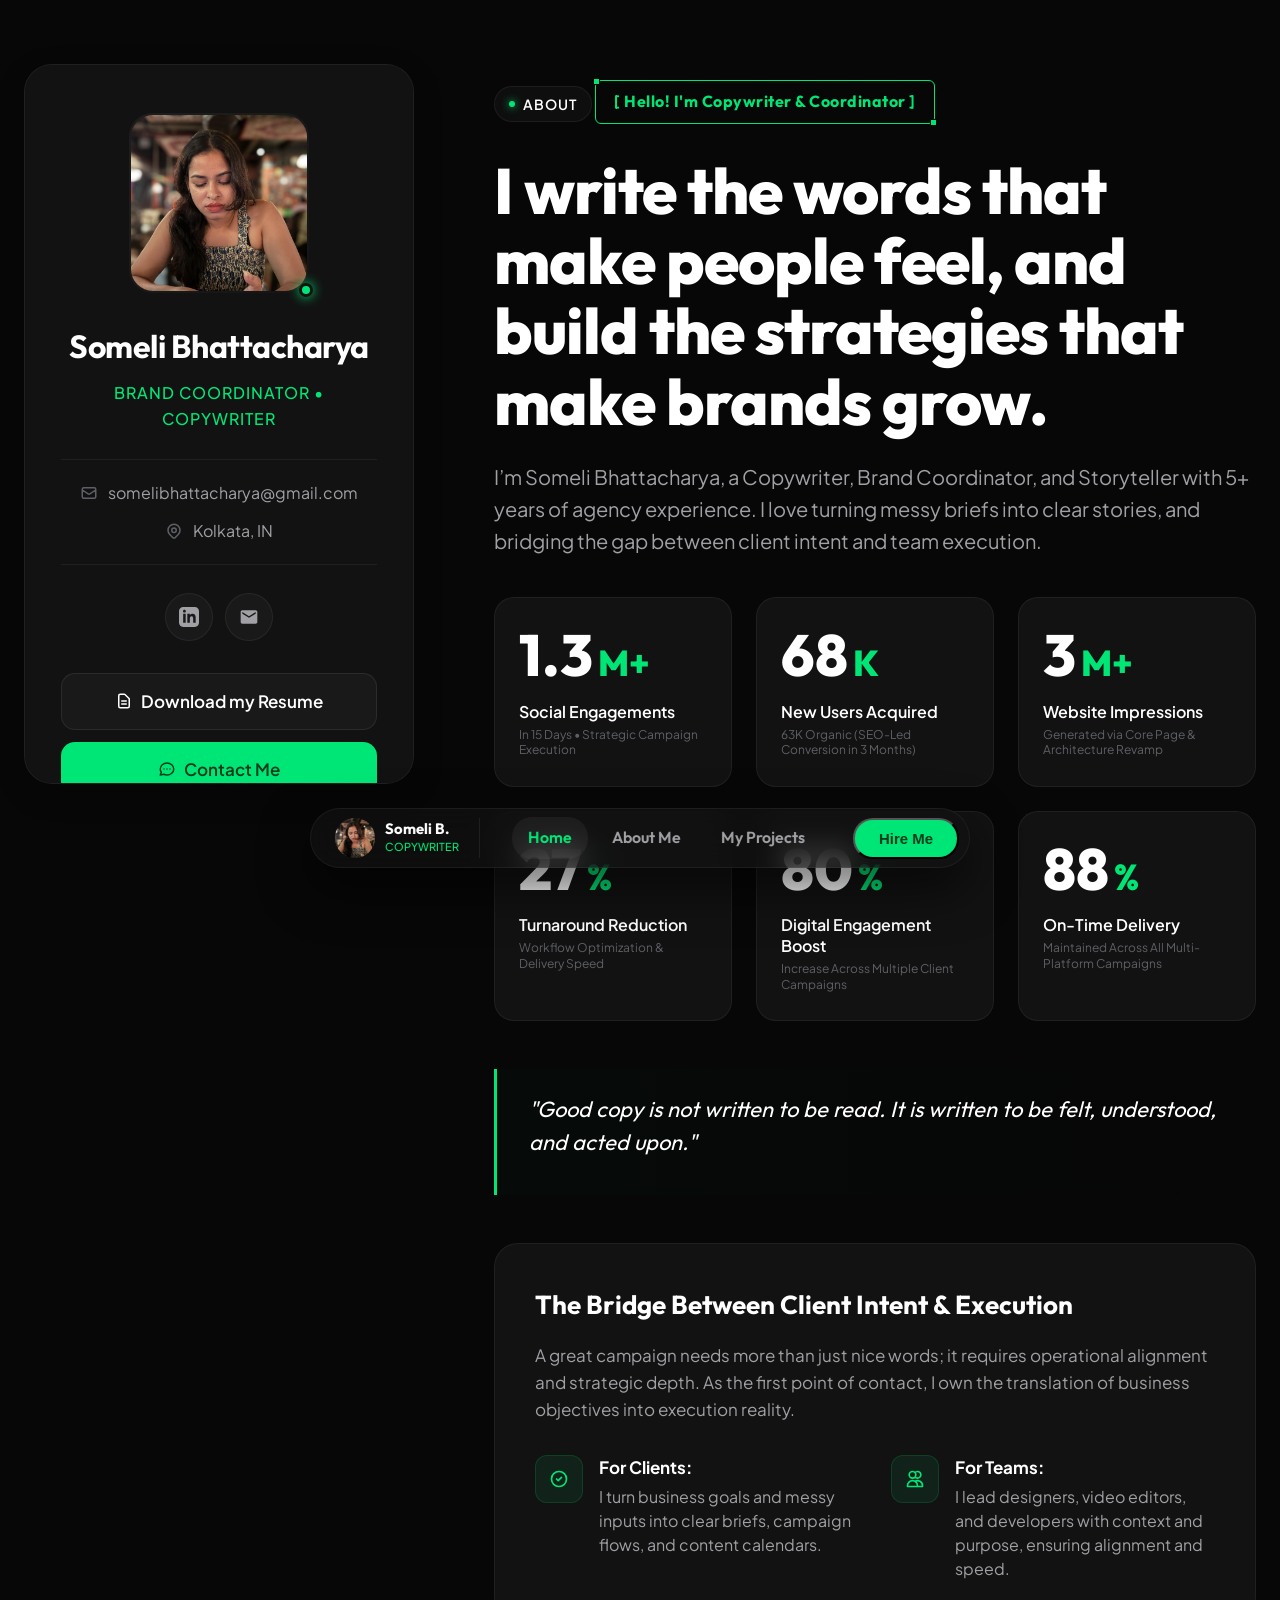
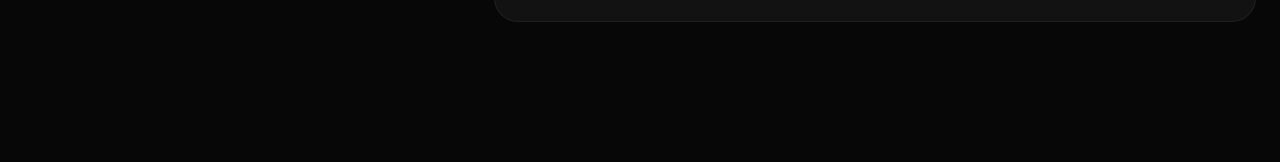
==== index.html @ a6a1bd6f "feat: turn resume button into a direct download link and rename to Download my Resume" ====
<!DOCTYPE html>
<html lang="en">
<head>
    <meta charset="UTF-8">
    <meta name="viewport" content="width=device-width, initial-scale=1.0">
    <title>Someli Bhattacharya | Copywriter & Brand Coordinator</title>
    <meta name="description" content="Portfolio of Someli Bhattacharya, a Copywriter and Brand Strategist with 5+ years of agency experience delivering high-impact content, campaign messaging, and team coordination.">
    <!-- Google Fonts -->
    <link rel="preconnect" href="https://fonts.googleapis.com">
    <link rel="preconnect" href="https://fonts.gstatic.com" crossorigin>
    <link href="https://fonts.googleapis.com/css2?family=Outfit:wght@300;400;500;600;700;800&family=Plus+Jakarta+Sans:wght@300;400;500;600;700;800&display=swap" rel="stylesheet">
    <link rel="stylesheet" href="style.css">
</head>
<body>

    <!-- Main Container -->
    <div class="app-container">

        <!-- Left Column: Profile Card (Sticky on Desktop) -->
        <aside class="profile-sidebar">
            <div class="profile-card">
                <div class="avatar-container">
                    <img src="someli_profile_headshot.jpeg" alt="Someli Bhattacharya" class="profile-avatar">
                    <div class="status-indicator"></div>
                </div>
                
                <h1 class="profile-name">Someli Bhattacharya</h1>
                <p class="profile-title">Brand Coordinator • Copywriter</p>
                
                <div class="profile-info">
                    <div class="info-item">
                        <svg class="info-icon" fill="none" stroke="currentColor" viewBox="0 0 24 24"><path stroke-linecap="round" stroke-linejoin="round" stroke-width="2" d="M3 8l7.89 5.26a2 2 0 002.22 0L21 8M5 19h14a2 2 0 002-2V7a2 2 0 00-2-2H5a2 2 0 00-2 2v10a2 2 0 002 2z"></path></svg>
                        <a href="mailto:somelibhattacharya@gmail.com" class="info-text">somelibhattacharya@gmail.com</a>
                    </div>
                    <div class="info-item">
                        <svg class="info-icon" fill="none" stroke="currentColor" viewBox="0 0 24 24"><path stroke-linecap="round" stroke-linejoin="round" stroke-width="2" d="M17.657 16.657L13.414 20.9a1.998 1.998 0 01-2.827 0l-4.244-4.243a8 8 0 1111.314 0z"></path><path stroke-linecap="round" stroke-linejoin="round" stroke-width="2" d="M15 11a3 3 0 11-6 0 3 3 0 016 0z"></path></svg>
                        <span class="info-text">Kolkata, IN</span>
                    </div>
                </div>

                <div class="social-links">
                    <a href="https://linkedin.com" target="_blank" aria-label="LinkedIn" class="social-icon">
                        <svg fill="currentColor" viewBox="0 0 24 24" width="20" height="20"><path d="M19 0h-14c-2.761 0-5 2.239-5 5v14c0 2.761 2.239 5 5 5h14c2.762 0 5-2.239 5-5v-14c0-2.761-2.238-5-5-5zm-11 19h-3v-11h3v11zm-1.5-12.268c-.966 0-1.75-.779-1.75-1.75s.784-1.75 1.75-1.75 1.75.779 1.75 1.75-.784 1.75-1.75 1.75zm13.5 12.268h-3v-5.604c0-3.368-4-3.113-4 0v5.604h-3v-11h3v1.765c1.396-2.586 7-2.777 7 2.476v6.759z"/></svg>
                    </a>
                    <a href="mailto:somelibhattacharya@gmail.com" aria-label="Email" class="social-icon">
                        <svg fill="currentColor" viewBox="0 0 24 24" width="20" height="20"><path d="M20 4H4c-1.1 0-1.99.9-1.99 2L2 18c0 1.1.9 2 2 2h16c1.1 0 2-.9 2-2V6c0-1.1-.9-2-2-2zm0 4l-8 5-8-5V6l8 5 8-5v2z"/></svg>
                    </a>
                </div>

                <div class="action-buttons">
                    <a href="Resume_Someli_Bhattacharya_2026.pdf" download="Resume_Someli_Bhattacharya_2026.pdf" class="btn btn-secondary w-full" id="btn-view-cv">
                        <svg class="btn-icon" fill="none" stroke="currentColor" viewBox="0 0 24 24"><path stroke-linecap="round" stroke-linejoin="round" stroke-width="2" d="M9 12h6m-6 4h6m2 5H7a2 2 0 01-2-2V5a2 2 0 012-2h5.586a1 1 0 01.707.293l5.414 5.414a1 1 0 01.293.707V19a2 2 0 01-2 2z"></path></svg>
                        Download my Resume
                    </a>
                    <a href="#contact" class="btn btn-primary w-full" id="btn-contact-me">
                        <svg class="btn-icon" fill="none" stroke="currentColor" viewBox="0 0 24 24"><path stroke-linecap="round" stroke-linejoin="round" stroke-width="2" d="M8 12h.01M12 12h.01M16 12h.01M21 12c0 4.418-4.03 8-9 8a9.863 9.863 0 01-4.255-.949L3 20l1.395-3.72C3.512 15.042 3 13.574 3 12c0-4.418 4.03-8 9-8s9 3.582 9 8z"></path></svg>
                        Contact Me
                    </a>
                </div>
            </div>
        </aside>

        <!-- Right Column: Content Area -->
        <main class="content-area">

            <!-- HOME SECTION -->
            <section id="home" class="content-section active">
                <div class="section-badge">
                    <span class="badge-dot"></span> ABOUT
                </div>
                
                <div class="hero-quote-box">
                    <span class="quote-bracket">[</span> Hello! I'm Copywriter & Coordinator <span class="quote-bracket">]</span>
                </div>

                <h2 class="section-title">
                    I write the words that make people feel, and build the strategies that make brands grow.
                </h2>
                
                <p class="section-desc">
                    I’m Someli Bhattacharya, a Copywriter, Brand Coordinator, and Storyteller with 5+ years of agency experience. I love turning messy briefs into clear stories, and bridging the gap between client intent and team execution.
                </p>

                <!-- Stats Dashboard -->
                <div class="stats-dashboard">
                    <div class="stat-card">
                        <h3 class="stat-number" data-target="1.3">0</h3>
                        <span class="stat-suffix">M+</span>
                        <p class="stat-label">Social Engagements <br><span class="muted-detail">In 15 Days • Strategic Campaign Execution</span></p>
                    </div>
                    <div class="stat-card">
                        <h3 class="stat-number" data-target="68">0</h3>
                        <span class="stat-suffix">K</span>
                        <p class="stat-label">New Users Acquired <br><span class="muted-detail">63K Organic (SEO-Led Conversion in 3 Months)</span></p>
                    </div>
                    <div class="stat-card">
                        <h3 class="stat-number" data-target="3">0</h3>
                        <span class="stat-suffix">M+</span>
                        <p class="stat-label">Website Impressions <br><span class="muted-detail">Generated via Core Page & Architecture Revamp</span></p>
                    </div>
                    <div class="stat-card">
                        <h3 class="stat-number" data-target="27">0</h3>
                        <span class="stat-suffix">%</span>
                        <p class="stat-label">Turnaround Reduction <br><span class="muted-detail">Workflow Optimization & Delivery Speed</span></p>
                    </div>
                    <div class="stat-card">
                        <h3 class="stat-number" data-target="80">0</h3>
                        <span class="stat-suffix">%</span>
                        <p class="stat-label">Digital Engagement Boost <br><span class="muted-detail">Increase Across Multiple Client Campaigns</span></p>
                    </div>
                    <div class="stat-card">
                        <h3 class="stat-number" data-target="88">0</h3>
                        <span class="stat-suffix">%</span>
                        <p class="stat-label">On-Time Delivery <br><span class="muted-detail">Maintained Across All Multi-Platform Campaigns</span></p>
                    </div>
                </div>

                <!-- Blockquote -->
                <blockquote class="thematic-blockquote">
                    <p class="quote-text">
                        "Good copy is not written to be read. It is written to be felt, understood, and acted upon."
                    </p>
                </blockquote>

                <!-- The Bridge Value Proposition -->
                <div class="feature-card">
                    <h4 class="feature-title">The Bridge Between Client Intent & Execution</h4>
                    <p class="feature-desc">
                        A great campaign needs more than just nice words; it requires operational alignment and strategic depth. As the first point of contact, I own the translation of business objectives into execution reality.
                    </p>
                    <div class="feature-grid">
                        <div class="feature-item">
                            <div class="feature-icon-wrapper">
                                <svg fill="none" stroke="currentColor" stroke-width="2" viewBox="0 0 24 24"><path stroke-linecap="round" stroke-linejoin="round" d="M9 12l2 2 4-4m6 2a9 9 0 11-18 0 9 9 0 0118 0z"></path></svg>
                            </div>
                            <div class="feature-item-text">
                                <strong>For Clients:</strong> I turn business goals and messy inputs into clear briefs, campaign flows, and content calendars.
                            </div>
                        </div>
                        <div class="feature-item">
                            <div class="feature-icon-wrapper">
                                <svg fill="none" stroke="currentColor" stroke-width="2" viewBox="0 0 24 24"><path stroke-linecap="round" stroke-linejoin="round" d="M12 4.354a4 4 0 110 5.292M15 21H3v-1a6 6 0 0112 0v1zm0 0h6v-1a6 6 0 00-9-5.197M13 7a4 4 0 11-8 0 4 4 0 018 0z"></path></svg>
                            </div>
                            <div class="feature-item-text">
                                <strong>For Teams:</strong> I lead designers, video editors, and developers with context and purpose, ensuring alignment and speed.
                            </div>
                        </div>
                    </div>
                </div>
            </section>


            <!-- ABOUT / RESUME SECTION -->
            <section id="about" class="content-section">
                <div class="section-badge">
                    <span class="badge-dot"></span> RESUME
                </div>
                
                <h2 class="section-title">Education & Experience</h2>

                <blockquote class="thematic-blockquote">
                    <p class="quote-text">
                        "Storytelling is the shortest distance between a stranger and a believer."
                    </p>
                    <cite class="quote-author">— Someli Bhattacharya</cite>
                </blockquote>

                <div class="experience-education-container">
                    
                    <!-- Timeline Section -->
                    <div class="timeline-wrapper">
                        <h3 class="timeline-heading">Professional Journey</h3>
                        
                        <div class="timeline">
                            <!-- Job 1 -->
                            <div class="timeline-item">
                                <div class="timeline-dot"></div>
                                <div class="timeline-date">Mar 2026 - Present</div>
                                <h4 class="timeline-role">Senior Copywriter</h4>
                                <span class="timeline-company">APPSeCONNECT</span>
                                <ul class="timeline-details">
                                    <li>Owned website messaging and conversion copy for a new AI-powered SaaS product, developing 25+ landing, feature, and solution pages.</li>
                                    <li>Optimized website content for SEO, helping acquire 68K new users (63K organic) across key global markets within three months.</li>
                                    <li>Partnered with product, design, and engineering teams to align UX, visual storytelling, and conversion messaging.</li>
                                </ul>
                            </div>
                            
                            <!-- Job 2 -->
                            <div class="timeline-item">
                                <div class="timeline-dot"></div>
                                <div class="timeline-date">Jan 2023 - Sep 2025</div>
                                <h4 class="timeline-role">Brand Coordinator & Copywriter</h4>
                                <span class="timeline-company">BCC Martech</span>
                                <ul class="timeline-details">
                                    <li>Managed 15+ client accounts, gathering requirements, aligning stakeholders, and translating inputs into clear, actionable deliverables.</li>
                                    <li>Led 25+ multi-platform campaigns, ensuring absolute consistency between messaging, visuals, and business goals.</li>
                                    <li>Improved delivery efficiency by streamlining internal workflows, contributing to a 27% reduction in project turnaround time.</li>
                                </ul>
                            </div>
                            
                            <!-- Job 3 -->
                            <div class="timeline-item">
                                <div class="timeline-dot"></div>
                                <div class="timeline-date">May 2022 - Nov 2022</div>
                                <h4 class="timeline-role">Brand Coordinator & Copywriter</h4>
                                <span class="timeline-company">Speaking Mirror</span>
                                <ul class="timeline-details">
                                    <li>Built client-aligned content strategies, writing scripts, reels, and social stories with strong narrative precision.</li>
                                    <li>Managed 10+ client accounts, overseeing content calendars, approvals, and 100% on-time delivery.</li>
                                    <li>Coordinated photo shoots, influencer campaigns, and post-production with editors and creators.</li>
                                </ul>
                            </div>

                            <!-- Job 4 -->
                            <div class="timeline-item">
                                <div class="timeline-dot"></div>
                                <div class="timeline-date">Sep 2020 - Dec 2020</div>
                                <h4 class="timeline-role">Copywriter</h4>
                                <span class="timeline-company">Elucidation Today</span>
                                <ul class="timeline-details">
                                    <li>Led a 5-member writing team, reviewing content for editorial accuracy, structure, and brand consistency.</li>
                                </ul>
                            </div>

                            <!-- Job 5 -->
                            <div class="timeline-item">
                                <div class="timeline-dot"></div>
                                <div class="timeline-date">Feb 2019 - Mar 2020</div>
                                <h4 class="timeline-role">Academic Content Writer</h4>
                                <span class="timeline-company">Nerdy Turtlez</span>
                                <ul class="timeline-details">
                                    <li>Delivered 200+ researched content pieces, adhering to defined quality standards and timelines.</li>
                                </ul>
                            </div>
                        </div>
                    </div>

                    <!-- Education Section -->
                    <div class="education-wrapper">
                        <h3 class="timeline-heading">Education</h3>
                        <div class="education-grid">
                            <div class="edu-card">
                                <span class="edu-icon">
                                    <svg fill="none" stroke="currentColor" stroke-width="2" viewBox="0 0 24 24"><path stroke-linecap="round" stroke-linejoin="round" d="M12 14l9-5-9-5-9 5 9 5z"></path><path stroke-linecap="round" stroke-linejoin="round" d="M12 14l6.16-3.422a12.083 12.083 0 01.665 6.479A11.952 11.952 0 0012 20.055a11.952 11.952 0 00-6.824-2.998 12.078 12.078 0 01.665-6.479L12 14z"></path></svg>
                                </span>
                                <h4 class="edu-degree">Master of Arts</h4>
                                <p class="edu-subject">English Literature</p>
                                <span class="edu-college">St. Xavier's College - Kolkata</span>
                            </div>
                            <div class="edu-card">
                                <span class="edu-icon">
                                    <svg fill="none" stroke="currentColor" stroke-width="2" viewBox="0 0 24 24"><path stroke-linecap="round" stroke-linejoin="round" d="M12 14l9-5-9-5-9 5 9 5z"></path><path stroke-linecap="round" stroke-linejoin="round" d="M12 14l6.16-3.422a12.083 12.083 0 01.665 6.479A11.952 11.952 0 0012 20.055a11.952 11.952 0 00-6.824-2.998 12.078 12.078 0 01.665-6.479L12 14z"></path></svg>
                                </span>
                                <h4 class="edu-degree">Bachelor of Arts</h4>
                                <p class="edu-subject">English Literature</p>
                                <span class="edu-college">St. Xavier's College - Ranchi</span>
                            </div>
                        </div>
                    </div>

                    <!-- Skills Section -->
                    <div class="skills-wrapper">
                        <h3 class="timeline-heading">Core Skills</h3>
                        <div class="skills-grid">
                            <span class="skill-badge">Copywriting</span>
                            <span class="skill-badge">Content Strategy</span>
                            <span class="skill-badge">Copy Editing</span>
                            <span class="skill-badge">Brand Strategy</span>
                            <span class="skill-badge">Campaign Messaging</span>
                            <span class="skill-badge">Funnel-Aware Planning</span>
                            <span class="skill-badge">Cross-Functional Collaboration</span>
                            <span class="skill-badge">Stakeholder Management</span>
                            <span class="skill-badge">Workflow Optimization</span>
                            <span class="skill-badge">Account Growth & Retention</span>
                            <span class="skill-badge">SEO Optimization</span>
                            <span class="skill-badge">Creative Writing</span>
                        </div>
                    </div>
                </div>
            </section>


            <!-- PROJECTS SECTION -->
            <section id="projects" class="content-section">
                <div class="section-badge">
                    <span class="badge-dot"></span> PORTFOLIO
                </div>
                
                <h2 class="section-title">Campaigns That Stood Out</h2>

                <blockquote class="thematic-blockquote">
                    <p class="quote-text">
                        "People will forget what you said, people will forget what you did, but people will never forget how you made them feel."
                    </p>
                    <cite class="quote-author">— Maya Angelou</cite>
                </blockquote>

                <!-- Project Category Filters -->
                <div class="project-filters">
                    <button class="filter-btn active" data-filter="all">All Campaigns</button>
                    <button class="filter-btn" data-filter="featured">Featured Case Studies</button>
                    <button class="filter-btn" data-filter="healthcare">Healthcare & Medical</button>
                    <button class="filter-btn" data-filter="industrial">Industrial & B2B</button>
                    <button class="filter-btn" data-filter="food">Creative Food Copy</button>
                    <button class="filter-btn" data-filter="memes">Meme Marketing</button>
                </div>

                <div class="projects-container">
                    
                    <!-- Case Study 1 -->
                    <div class="project-card" data-category="featured healthcare">
                        <div class="project-header">
                            <div>
                                <span class="project-client">Onus Robotic Hospitals</span>
                                <h3 class="project-title">Reframing Clinical Anxiety as a Fitness Challenge</h3>
                            </div>
                            <span class="project-badge green-glowing">350+ Participants</span>
                        </div>
                        <p class="project-summary">
                            Reframed a standard heart-testing screening from an anxiety-inducing check-up into an active, wellness-driven treadmill challenge.
                        </p>
                        
                        <button class="btn-inside-brain">
                            <span>Inside My Brain</span>
                            <svg class="arrow-down-icon" fill="none" stroke="currentColor" stroke-width="2" viewBox="0 0 24 24"><path stroke-linecap="round" stroke-linejoin="round" d="M19 9l-7 7-7-7"></path></svg>
                        </button>
                        
                        <div class="inside-brain-content">
                            <div class="brain-inner">
                                <div class="brain-block">
                                    <h5>The Challenge</h5>
                                    <p>Heart screenings suffer from low voluntary attendance because hospital environments, doctors, and tests trigger clinical anxiety.</p>
                                </div>
                                <div class="brain-block">
                                    <h5>Inside My Brain (The Strategy)</h5>
                                    <p>I completely removed standard hospital triggers. No pictures of wards, needles, or doctors. We reframed it around active fitness, using treadmill visual motifs and challenge-led copy to make it feel routine, approachable, and proactive.</p>
                                </div>
                                <div class="brain-block">
                                    <h5>The Copy Tactics</h5>
                                    <p>Headline: "Test Your Limits, Not Your Heart." I emphasized free registration, clear event timelines, and simple next steps to lower psychological and administrative entry barriers.</p>
                                </div>
                                <div class="brain-metrics">
                                    <div class="metric-mini"><strong>350+</strong> <span>Participants (5 days)</span></div>
                                    <div class="metric-mini"><strong>13%</strong> <span>First-Time Interactions</span></div>
                                    <div class="metric-mini"><strong>18%</strong> <span>Follow-Up Consults</span></div>
                                </div>
                            </div>
                        </div>
                    </div>

                    <!-- Case Study 2 -->
                    <div class="project-card" data-category="featured healthcare">
                        <div class="project-header">
                            <div>
                                <span class="project-client">Dada Laser Eye Institute</span>
                                <h3 class="project-title">Shifting Cataract Surgery Anxiety to Civic Pride</h3>
                            </div>
                            <span class="project-badge green-glowing">2.2M+ Reach</span>
                        </div>
                        <p class="project-summary">
                            Turned private medical fear into a city-wide movement: "Cataract-Free Pune", aligning it with public-health credibility.
                        </p>
                        
                        <button class="btn-inside-brain">
                            <span>Inside My Brain</span>
                            <svg class="arrow-down-icon" fill="none" stroke="currentColor" stroke-width="2" viewBox="0 0 24 24"><path stroke-linecap="round" stroke-linejoin="round" d="M19 9l-7 7-7-7"></path></svg>
                        </button>
                        
                        <div class="inside-brain-content">
                            <div class="brain-inner">
                                <div class="brain-block">
                                    <h5>The Challenge</h5>
                                    <p>Cataract screenings are avoided because elderly patients fear pain, visual impairment, and surgeries, causing them to postpone testing.</p>
                                </div>
                                <div class="brain-block">
                                    <h5>Inside My Brain (The Strategy)</h5>
                                    <p>I reframed it as a collective, proud civic campaign: "Cataract-Free Pune". By building it as a city-wide health movement (using group walkathon themes), we made it a badge of honor and a public concern rather than a personal medical failure.</p>
                                </div>
                                <div class="brain-block">
                                    <h5>The Copy Tactics</h5>
                                    <p>Multi-channel messaging ("Pune walks together, Pune sees together") backed by Meta ads, local PR, and radio scripts emphasizing early eye checkups and painless testing.</p>
                                </div>
                                <div class="brain-metrics">
                                    <div class="metric-mini"><strong>2.2M+</strong> <span>Local Reach</span></div>
                                    <div class="metric-mini"><strong>200+</strong> <span>Free Test Sign-ups</span></div>
                                    <div class="metric-mini"><strong>18%</strong> <span>First-Time Hospital Contacts</span></div>
                                </div>
                            </div>
                        </div>
                    </div>

                    <!-- Case Study 3 -->
                    <div class="project-card" data-category="featured healthcare">
                        <div class="project-header">
                            <div>
                                <span class="project-client">Dada Laser Eye Institute</span>
                                <h3 class="project-title">Reframing Lasik Surgeries as a 5-Second Upgrade</h3>
                            </div>
                            <span class="project-badge green-glowing">38% Inquiry Boost</span>
                        </div>
                        <p class="project-summary">
                            Overcoming deep-seated vision-correction hesitation by focusing on speed, cashless pricing options, and complete certainty.
                        </p>
                        
                        <button class="btn-inside-brain">
                            <span>Inside My Brain</span>
                            <svg class="arrow-down-icon" fill="none" stroke="currentColor" stroke-width="2" viewBox="0 0 24 24"><path stroke-linecap="round" stroke-linejoin="round" d="M19 9l-7 7-7-7"></path></svg>
                        </button>
                        
                        <div class="inside-brain-content">
                            <div class="brain-inner">
                                <div class="brain-block">
                                    <h5>The Challenge</h5>
                                    <p>People fear getting eye laser surgeries because they anticipate permanent pain, long recovery times, or unexpected expenses.</p>
                                </div>
                                <div class="brain-block">
                                    <h5>Inside My Brain (The Strategy)</h5>
                                    <p>I replaced fear with speed and financial ease. We anchored the copy around "5 seconds of laser correction" to demystify the operation, making it feel as routine as washing your face.</p>
                                </div>
                                <div class="brain-block">
                                    <h5>The Copy Tactics</h5>
                                    <p>Emphasizing "Pain-free in 5 seconds" and removing cost barriers by highlighting "Cashless with 0% Interest EMI" to drive direct conversions.</p>
                                </div>
                                <div class="brain-metrics">
                                    <div class="metric-mini"><strong>1.4M+</strong> <span>Meta Platforms Reach</span></div>
                                    <div class="metric-mini"><strong>38%</strong> <span>Lasik Inquiry Call Increase</span></div>
                                    <div class="metric-mini"><strong>18%</strong> <span>First-Time Patient Bookings</span></div>
                                </div>
                            </div>
                        </div>
                    </div>

                    <!-- Project 4: Samartha Fertility Centre -->
                    <div class="project-card" data-category="healthcare">
                        <div class="project-header">
                            <div>
                                <span class="project-client">Samartha Fertility Centre</span>
                                <h3 class="project-title">Maa - Connecting Infertility to Emotional Hope</h3>
                            </div>
                            <span class="project-badge green-glowing">Regional Campaign</span>
                        </div>
                        <p class="project-summary">
                            Reframed clinical infertility treatment from a cold, intimidating testing procedure into a warm, supportive path to motherhood.
                        </p>
                        
                        <button class="btn-inside-brain">
                            <span>Inside My Brain</span>
                            <svg class="arrow-down-icon" fill="none" stroke="currentColor" stroke-width="2" viewBox="0 0 24 24"><path stroke-linecap="round" stroke-linejoin="round" d="M19 9l-7 7-7-7"></path></svg>
                        </button>
                        
                        <div class="inside-brain-content">
                            <div class="brain-inner">
                                <div class="brain-block">
                                    <h5>The Challenge</h5>
                                    <p>Infertility carries heavy social anxiety and couples postpone diagnostics due to fear of testing complexity and laboratory expenses.</p>
                                </div>
                                <div class="brain-block">
                                    <h5>Inside My Brain (The Strategy)</h5>
                                    <p>Instead of leading with dry clinical terms, we focused on the ultimate emotional reward: motherhood (Maa). We lowered the entry barrier by bundling clear, discounted diagnostic pricing (50% off ultrasound, 25% off IVF packages) to make the first consultation easy and accessible.</p>
                                </div>
                                <div class="brain-block">
                                    <h5>The Copy Hook & Visual</h5>
                                    <p>Headline: <em>"Maa - Ek Sunahra Sapna Ab Hua Sach"</em> (Motherhood - A Golden Dream is Now Reality). Paired with a warm visual of a mother kissing her newborn child, representing safety, love, and professional guidance.</p>
                                </div>
                                <div class="brain-metrics">
                                    <div class="metric-mini"><strong>Free</strong> <span>Fertility Consultation Camp</span></div>
                                    <div class="metric-mini"><strong>50% Off</strong> <span>Diagnostic Ultrasounds</span></div>
                                    <div class="metric-mini"><strong>25% Off</strong> <span>IVF/IUI Complete Packages</span></div>
                                </div>
                            </div>
                        </div>
                    </div>

                    <!-- Project 5: Sagar Chandramma Hospitals -->
                    <div class="project-card" data-category="healthcare">
                        <div class="project-header">
                            <div>
                                <span class="project-client">Sagar Chandramma Hospitals</span>
                                <h3 class="project-title">Mother's Day: Translating Gratitude into Wellness Care</h3>
                            </div>
                            <span class="project-badge green-glowing">50% Off Wellness</span>
                        </div>
                        <p class="project-summary">
                            A highly relatable Mother's Day campaign that bypassed generic greetings to offer a practical, restorative wellness experience.
                        </p>
                        
                        <button class="btn-inside-brain">
                            <span>Inside My Brain</span>
                            <svg class="arrow-down-icon" fill="none" stroke="currentColor" stroke-width="2" viewBox="0 0 24 24"><path stroke-linecap="round" stroke-linejoin="round" d="M19 9l-7 7-7-7"></path></svg>
                        </button>
                        
                        <div class="inside-brain-content">
                            <div class="brain-inner">
                                <div class="brain-block">
                                    <h5>The Challenge</h5>
                                    <p>Mothers' Day campaigns are flooded with generic cards that have low engagement and generate no direct inquiries for hospital wellness wings.</p>
                                </div>
                                <div class="brain-block">
                                    <h5>Inside My Brain (The Strategy)</h5>
                                    <p>I wrote copy focusing on a mother's physical labor (her feet never taking a day off) to justify why she deserved a physical, relaxing wellness massage. This converted emotional gratitude directly into appointment bookings.</p>
                                </div>
                                <div class="brain-block">
                                    <h5>The Copy Hook & Visual</h5>
                                    <p>Headline: <em>"BECAUSE HER FEET NEVER TOOK A DAY OFF. This Mother's Day let her walk into Wellness."</em> Visualized with a daughter hugging her mother from behind, sharing a genuine laugh.</p>
                                </div>
                                <div class="brain-metrics">
                                    <div class="metric-mini"><strong>50% Off</strong> <span>Foot Massages (₹1500 to ₹700)</span></div>
                                    <div class="metric-mini"><strong>Top 25</strong> <span>Mothers Slot Limitation Hook</span></div>
                                    <div class="metric-mini"><strong>2 Weeks</strong> <span>Limited Campaign Window</span></div>
                                </div>
                            </div>
                        </div>
                    </div>

                    <!-- Project 6: Gomti Thapar Hospital -->
                    <div class="project-card" data-category="healthcare">
                        <div class="project-header">
                            <div>
                                <span class="project-client">Gomti Thapar Hospital</span>
                                <h3 class="project-title">The ₹1 Fertility Diagnostics Camp</h3>
                            </div>
                            <span class="project-badge green-glowing">Tier-2 Regional Market</span>
                        </div>
                        <p class="project-summary">
                            Dramatically lowered clinical friction in a regional market by offering the primary fertility test for exactly one rupee.
                        </p>
                        
                        <button class="btn-inside-brain">
                            <span>Inside My Brain</span>
                            <svg class="arrow-down-icon" fill="none" stroke="currentColor" stroke-width="2" viewBox="0 0 24 24"><path stroke-linecap="round" stroke-linejoin="round" d="M19 9l-7 7-7-7"></path></svg>
                        </button>
                        
                        <div class="inside-brain-content">
                            <div class="brain-inner">
                                <div class="brain-block">
                                    <h5>The Challenge</h5>
                                    <p>Couples in regional markets avoid visiting specialist fertility hospitals because they fear high entry testing fees and diagnostic pricing sheets.</p>
                                </div>
                                <div class="brain-block">
                                    <h5>Inside My Brain (The Strategy)</h5>
                                    <p>We eliminated price hesitation by pricing the diagnostic test at exactly ₹1, leveraging the visual of a single rupee coin to establish transparency. This removed the high-price perception of the hospital and brought people through the door.</p>
                                </div>
                                <div class="brain-block">
                                    <h5>The Copy Hook & Visual</h5>
                                    <p>Headline: <em>"Khushi Nanhin Ummeedon Ki"</em> (The Happiness of Tiny Hopes). Sub-lead: <em>"Avail the fertility test at ₹1."</em> Visualized with a happy pregnant woman holding her bump, paired with a prominent rupee coin graphic.</p>
                                </div>
                                <div class="brain-metrics">
                                    <div class="metric-mini"><strong>₹1</strong> <span>Primary Fertility Test Fee</span></div>
                                    <div class="metric-mini"><strong>Free</strong> <span>First-Visit Specialist Consultation</span></div>
                                    <div class="metric-mini"><strong>25% Off</strong> <span>IVF & IUI Treatment Packages</span></div>
                                </div>
                            </div>
                        </div>
                    </div>

                    <!-- Project 7: Epione Centre for Pain Relief -->
                    <div class="project-card" data-category="healthcare">
                        <div class="project-header">
                            <div>
                                <span class="project-client">Epione Centre for Pain Relief</span>
                                <h3 class="project-title">World Arthritis Day: Re-defining 'BF'</h3>
                            </div>
                            <span class="project-badge green-glowing">Orthopedic Care</span>
                        </div>
                        <p class="project-summary">
                            Captured younger audience interest for elder health by using a playful slang acronym to hook attention.
                        </p>
                        
                        <button class="btn-inside-brain">
                            <span>Inside My Brain</span>
                            <svg class="arrow-down-icon" fill="none" stroke="currentColor" stroke-width="2" viewBox="0 0 24 24"><path stroke-linecap="round" stroke-linejoin="round" d="M19 9l-7 7-7-7"></path></svg>
                        </button>
                        
                        <div class="inside-brain-content">
                            <div class="brain-inner">
                                <div class="brain-block">
                                    <h5>The Challenge</h5>
                                    <p>Arthritis awareness campaigns are usually clinical, boring, and ignored by younger people who are the primary decision-makers for their aging parents.</p>
                                </div>
                                <div class="brain-block">
                                    <h5>Inside My Brain (The Strategy)</h5>
                                    <p>I used the acronym "BF" (typically meaning boyfriend) in the main headline to trigger curiosity, immediately resolving it as "Bone Fitness". This playful contrast hooked younger caretakers, leading them to book preventative check-ups for their families.</p>
                                </div>
                                <div class="brain-block">
                                    <h5>The Copy Hook & Visual</h5>
                                    <p>Headline: <em>"HOW'S YOUR BF? THE BF WE'RE TALKING ABOUT IS BONE FITNESS!"</em> Visualized with a young woman smiling and pointing forward to drive active, pain-free clinical enrollment.</p>
                                </div>
                                <div class="brain-metrics">
                                    <div class="metric-mini"><strong>Free</strong> <span>Arthritis Joint Check-ups</span></div>
                                    <div class="metric-mini"><strong>11-Day</strong> <span>Pain-Free Active Challenge</span></div>
                                    <div class="metric-mini"><strong>50% Off</strong> <span>PRP Joint Injections</span></div>
                                </div>
                            </div>
                        </div>
                    </div>

                    <!-- Project 8: Amrit Medical & Onus Robotic -->
                    <div class="project-card" data-category="healthcare">
                        <div class="project-header">
                            <div>
                                <span class="project-client">Amrit Medical & Onus Robotic</span>
                                <h3 class="project-title">Clinical Awareness Series: Analogies that Perform</h3>
                            </div>
                            <span class="project-badge green-glowing">Multi-Campaign</span>
                        </div>
                        <p class="project-summary">
                            A suite of creative health awareness ads utilizing strong visual analogies to drive diagnostics.
                        </p>
                        
                        <button class="btn-inside-brain">
                            <span>Inside My Brain</span>
                            <svg class="arrow-down-icon" fill="none" stroke="currentColor" stroke-width="2" viewBox="0 0 24 24"><path stroke-linecap="round" stroke-linejoin="round" d="M19 9l-7 7-7-7"></path></svg>
                        </button>
                        
                        <div class="inside-brain-content">
                            <div class="brain-inner">
                                <div class="brain-block">
                                    <h5>The Challenge</h5>
                                    <p>Preventative screening (cancer, diabetes, eye strain) is often avoided because people wait until they feel pain, making treatments harder.</p>
                                </div>
                                <div class="brain-block">
                                    <h5>Inside My Brain (The Strategy)</h5>
                                    <p>We used high-impact visual contrasts and playful analogies:
                                    <br>1. <strong>Lung Cancer:</strong> Reframe as silent screening. Copy: <em>"She had no symptoms-but CT found it."</em>
                                    <br>2. <strong>Lasik:</strong> Flight attendant split-screen (glasses vs clear vision). Copy: <em>"KILL YOUR OBSTACLE. KILL YOUR SPECTACLE."</em>
                                    <br>3. <strong>Stop Eye Abuse:</strong> Bloodshot eye on a console controller. Copy: <em>"Eye was your responsibility."</em>
                                    <br>4. <strong>Diabetic Retinopathy:</strong> A glazed donut with vampire fangs chasing an eyeball. Copy: <em>"Diabetes affects eye sight."</em></p>
                                </div>
                                <div class="brain-block">
                                    <h5>The Copy Hook & Visual</h5>
                                    <p>Focusing on the direct impact of symptoms and habits, using bold typography to highlight immediate self-checks.</p>
                                </div>
                                <div class="brain-metrics">
                                    <div class="metric-mini"><strong>World Lung</strong> <span>Cancer Day CT Campaign</span></div>
                                    <div class="metric-mini"><strong>Lasik Drive</strong> <span>Targeting Spectacle Removal</span></div>
                                    <div class="metric-mini"><strong>#StopEyeAbuse</strong> <span>Screen Fatigue Campaign</span></div>
                                </div>
                            </div>
                        </div>
                    </div>

                    <!-- Project 9: Kauvery Hospital -->
                    <div class="project-card" data-category="healthcare">
                        <div class="project-header">
                            <div>
                                <span class="project-client">Kauvery Hospital</span>
                                <h3 class="project-title">The Butterfly Wing Resilience Campaign</h3>
                            </div>
                            <span class="project-badge green-glowing">Specialized Clinical Care</span>
                        </div>
                        <p class="project-summary">
                            Bridged clinical oncology and gynecology with positive emotional art, showing butterfly wings to symbolize rebirth.
                        </p>
                        
                        <button class="btn-inside-brain">
                            <span>Inside My Brain</span>
                            <svg class="arrow-down-icon" fill="none" stroke="currentColor" stroke-width="2" viewBox="0 0 24 24"><path stroke-linecap="round" stroke-linejoin="round" d="M19 9l-7 7-7-7"></path></svg>
                        </button>
                        
                        <div class="inside-brain-content">
                            <div class="brain-inner">
                                <div class="brain-block">
                                    <h5>The Challenge</h5>
                                    <p>Onco-Gynecology and Menopause departments are heavily stigmatized, causing women to avoid consulting doctors out of fear and isolation.</p>
                                </div>
                                <div class="brain-block">
                                    <h5>Inside My Brain (The Strategy)</h5>
                                    <p>I reframed serious conditions around survival and vitality. By placing colorful, artistic butterfly wings behind patient portraits, the campaign made women feel supported, empowered, and hopeful rather than clinical and victimized.
                                    <br>• <strong>Onco-Gynecology:</strong> <em>"You can have a life after cancer. With us by your side."</em>
                                    <br>• <strong>Menopause Care:</strong> <em>"Live without a pause, even after menopause. With us by your side."</em>
                                    <br>• <strong>Cardiology (Hustle for the Muscle):</strong> Anatomical heart lifting dumbbells. Copy: <em>"Strengthen your heart, the smart way!"</em></p>
                                </div>
                                <div class="brain-metrics">
                                    <div class="metric-mini"><strong>Oncology</strong> <span>Rebirth Butterfly Motif</span></div>
                                    <div class="metric-mini"><strong>Menopause</strong> <span>Post-Care Wellness Support</span></div>
                                    <div class="metric-mini"><strong>Cardiology</strong> <span>"Hustle for the Muscle" Concept</span></div>
                                </div>
                            </div>
                        </div>
                    </div>

                    <!-- Project 10: Jai Balaji Group (JBG HEXA TMT Bars) -->
                    <div class="project-card" data-category="industrial">
                        <div class="project-header">
                            <div>
                                <span class="project-client">Jai Balaji Group (JBG HEXA)</span>
                                <h3 class="project-title">Animal Strength: Re-imagining Steel Copy</h3>
                            </div>
                            <span class="project-badge green-glowing">Industrial Campaign</span>
                        </div>
                        <p class="project-summary">
                            Connected structural steel attributes to animal biology, making dry concrete reinforcement copy highly engaging.
                        </p>
                        
                        <button class="btn-inside-brain">
                            <span>Inside My Brain</span>
                            <svg class="arrow-down-icon" fill="none" stroke="currentColor" stroke-width="2" viewBox="0 0 24 24"><path stroke-linecap="round" stroke-linejoin="round" d="M19 9l-7 7-7-7"></path></svg>
                        </button>
                        
                        <div class="inside-brain-content">
                            <div class="brain-inner">
                                <div class="brain-block">
                                    <h5>The Challenge</h5>
                                    <p>Construction steel bar advertising is usually technical and boring, making it hard for retail home builders to identify with the brand.</p>
                                </div>
                                <div class="brain-block">
                                    <h5>Inside My Brain (The Strategy)</h5>
                                    <p>I mapped steel characteristics to biological structures of animals, showing how legs and spines handle load, flexibility, and strength. We replaced animal bones with JBG HEXA TMT steel bars:
                                    <br>• <strong>Ostrich Legs:</strong> Versatility and load distribution.
                                    <br>• <strong>Horse Legs:</strong> Speed, durability, and endurance.
                                    <br>• <strong>Lion stance:</strong> The legacy of power.
                                    <br>• <strong>Cat spine stretching:</strong> Structural elasticity and earthquake resistance.</p>
                                </div>
                                <div class="brain-block">
                                    <h5>The Copy Hooks</h5>
                                    <p><em>"HEXA TMT BARS, AS VERSATILE/ADAPTABLE AS OSTRICH'S LEGS."</em> <br><em>"HEXA TMT BARS, AS DURABLE AS HORSE'S LEGS."</em> <br><em>"LEGACY OF POWER - PAKKA HAI!"</em> <br><em>"FLEXIBILITY - PAKKA HAI!"</em></p>
                                </div>
                                <div class="brain-metrics">
                                    <div class="metric-mini"><strong>Versatility</strong> <span>Ostrich Anatomy Concept</span></div>
                                    <div class="metric-mini"><strong>Durability</strong> <span>Horse Bone Alignment</span></div>
                                    <div class="metric-mini"><strong>Flexibility</strong> <span>Cat Spine Elasticity</span></div>
                                </div>
                            </div>
                        </div>
                    </div>

                    <!-- Project 11: India Restaurant & Kasturi Restaurant -->
                    <div class="project-card" data-category="food">
                        <div class="project-header">
                            <div>
                                <span class="project-client">India & Kasturi Restaurants</span>
                                <h3 class="project-title">Sensory Plating: Food as Festival Art</h3>
                            </div>
                            <span class="project-badge green-glowing">Creative Copy</span>
                        </div>
                        <p class="project-summary">
                            Turned signature dishes and kitchen utensils into sacred symbols and pop-culture motifs to celebrate Indian festivals.
                        </p>
                        
                        <button class="btn-inside-brain">
                            <span>Inside My Brain</span>
                            <svg class="arrow-down-icon" fill="none" stroke="currentColor" stroke-width="2" viewBox="0 0 24 24"><path stroke-linecap="round" stroke-linejoin="round" d="M19 9l-7 7-7-7"></path></svg>
                        </button>
                        
                        <div class="inside-brain-content">
                            <div class="brain-inner">
                                <div class="brain-block">
                                    <h5>The Challenge</h5>
                                    <p>Festival restaurant ads are usually just menus with a border, getting lost in the social media feed during competitive holiday seasons.</p>
                                </div>
                                <div class="brain-block">
                                    <h5>Inside My Brain (The Strategy)</h5>
                                    <p>We crafted visual illusions using food plating and silver utensils:
                                    <br>• <strong>Mahalaya:</strong> Light reflecting off a steel serving spoon to form the eye of Goddess Durga. Copy: <em>"Celebrate the divine spirit. Happy Mahalaya."</em>
                                    <br>• <strong>Ganesh Chaturthi:</strong> Cooked tiger shrimp shaped like Lord Ganesha. Copy: <em>"Happy Ganesh Chaturthi."</em>
                                    <br>• <strong>Biryani Crown:</strong> Steam rising from a plate of biryani to form a royal crown. Copy: <em>"Straight from the kitchen of the Royals."</em>
                                    <br>• <strong>Teachers' Day:</strong> Rulers crossing like clock hands on a plate.
                                    <br>• <strong>David Curry:</strong> David sculpture wearing pixelated thug shades. Copy: <em>"Less worry, More Curry."</em>
                                    <br>• <strong>Kebab Painting:</strong> Lemon slices placed over eyes of a classic painting. Copy: <em>"When life gives you Lemons, use them for Kebabs!"</em></p>
                                </div>
                                <div class="brain-metrics">
                                    <div class="metric-mini"><strong>Durga Eye</strong> <span>Serving Spoon Silhouette</span></div>
                                    <div class="metric-mini"><strong>Ganesha</strong> <span>Shrimp Plating Layout</span></div>
                                    <div class="metric-mini"><strong>Royal Crown</strong> <span>Biryani Steam Silhouette</span></div>
                                </div>
                            </div>
                        </div>
                    </div>

                    <!-- Project 12: India Restaurant - Meme Marketing -->
                    <div class="project-card" data-category="memes">
                        <div class="project-header">
                            <div>
                                <span class="project-client">India Restaurant Kolkata</span>
                                <h3 class="project-title">Stepping into the Meme World Series</h3>
                            </div>
                            <span class="project-badge green-glowing">Social Virality</span>
                        </div>
                        <p class="project-summary">
                            Applied pop-culture context and local internet humor to restaurant social channels to drive massive engagement.
                        </p>
                        
                        <button class="btn-inside-brain">
                            <span>Inside My Brain</span>
                            <svg class="arrow-down-icon" fill="none" stroke="currentColor" stroke-width="2" viewBox="0 0 24 24"><path stroke-linecap="round" stroke-linejoin="round" d="M19 9l-7 7-7-7"></path></svg>
                        </button>
                        
                        <div class="inside-brain-content">
                            <div class="brain-inner">
                                <div class="brain-block">
                                    <h5>The Challenge</h5>
                                    <p>Standard social media food posts are ignored because audiences are tired of direct advertising, resulting in low organic reach.</p>
                                </div>
                                <div class="brain-block">
                                    <h5>Inside My Brain (The Strategy)</h5>
                                    <p>We spoke in our audience's language by aligning local culinary debates (such as wanting potato/aloo in Kolkata biryani) with famous film/TV memes, building massive community affinity.
                                    <br>• <strong>Pizza vs Biryani (Gully Boy):</strong> Alia Bhatt standing behind Vijay Varma: <em>"Me when my friend says he'll rather have a pizza than Biryani."</em>
                                    <br>• <strong>Out of Delivery (Shehnaaz Gill):</strong> <em>"When I open Zomato/Swiggy and India Restaurant is unavailable... (Kya karu main mar jau)."</em>
                                    <br>• <strong>Biryani Aloo (Richa Chadha):</strong> <em>"When people don't want Aloo in their Biryani (Tum logo ko khana kaise hazam ho raha be?)."</em>
                                    <br>• <strong>Distracted Boyfriend:</strong> Staring back at India Restaurant's Biryani.
                                    <br>• <strong>Brahmastra / ADHM:</strong> Ranbir Kapoor mesmerized: <em>"Person having India Restaurant's Biryani for the first time."</em></p>
                                </div>
                                <div class="brain-metrics">
                                    <div class="metric-mini"><strong>Gully Boy</strong> <span>Vijay Varma / Alia Meme</span></div>
                                    <div class="metric-mini"><strong>Shehnaaz Gill</strong> <span>"Kya Karu" Reality TV Meme</span></div>
                                    <div class="metric-mini"><strong>Wasseypur</strong> <span>Richa Chadha Biryani Aloo Meme</span></div>
                                </div>
                            </div>
                        </div>
                    </div>

                </div>
            </section>


        </main>

        <!-- Floating Bottom Navbar (Desktop + Mobile) -->
        <nav class="floating-navbar">
            <div class="navbar-profile">
                <img src="someli_profile_headshot.jpeg" alt="Someli" class="nav-thumb">
                <div class="nav-profile-text">
                    <span class="nav-name">Someli B.</span>
                    <span class="nav-role">Copywriter</span>
                </div>
            </div>

            <ul class="nav-menu">
                <li class="nav-item active" data-section="home">
                    <a href="#home" class="nav-link">Home</a>
                </li>
                <li class="nav-item" data-section="about">
                    <a href="#about" class="nav-link">About Me</a>
                </li>
                <li class="nav-item" data-section="projects">
                    <a href="#projects" class="nav-link">My Projects</a>
                </li>
            </ul>

            <div class="navbar-actions">
                <button class="btn btn-nav-cta" id="btn-hire-me">Hire Me</button>
            </div>
        </nav>

    </div>

    <!-- Contact Modal (Global Overlay) -->
    <div id="contact-modal" class="modal-overlay">
        <div class="modal-card">
            <button id="btn-close-modal" class="btn-close-modal" aria-label="Close Contact Form">
                <svg fill="none" stroke="currentColor" stroke-width="2" viewBox="0 0 24 24" width="20" height="20"><path stroke-linecap="round" stroke-linejoin="round" d="M6 18L18 6M6 6l12 12"></path></svg>
            </button>
            
            <div class="modal-header">
                <div class="section-badge">
                    <span class="badge-dot"></span> CONTACT
                </div>
                <h2 class="modal-title">Let's Write the Next Chapter Together</h2>
                <p class="modal-desc">
                    Looking for a brand coordinator who can write, lead campaigns, and ensure on-time execution? Drop me a message!
                </p>
            </div>

            <div class="contact-box">
                <div class="contact-details-grid">
                    <div class="contact-detail-card">
                        <span class="detail-icon-wrapper">
                            <svg fill="none" stroke="currentColor" stroke-width="2" viewBox="0 0 24 24" width="18" height="18"><path stroke-linecap="round" stroke-linejoin="round" d="M3 8l7.89 5.26a2 2 0 002.22 0L21 8M5 19h14a2 2 0 002-2V7a2 2 0 00-2-2H5a2 2 0 00-2 2v10a2 2 0 002 2z"></path></svg>
                        </span>
                        <h4>Email Me</h4>
                        <a href="mailto:somelibhattacharya@gmail.com">somelibhattacharya@gmail.com</a>
                    </div>
                    <div class="contact-detail-card">
                        <span class="detail-icon-wrapper">
                            <svg fill="none" stroke="currentColor" stroke-width="2" viewBox="0 0 24 24" width="18" height="18"><path stroke-linecap="round" stroke-linejoin="round" d="M13.828 10.172a4 4 0 00-5.656 0l-4 4a4 4 0 105.656 5.656l1.102-1.101m-.758-4.899a4 4 0 005.656 0l4-4a4 4 0 00-5.656-5.656l-1.1 1.1"></path></svg>
                        </span>
                        <h4>LinkedIn</h4>
                        <a href="https://linkedin.com" target="_blank">linkedin.com/in/someli-bhattacharya</a>
                    </div>
                </div>

                <!-- Contact Form -->
                <form id="portfolio-contact-form" class="contact-form">
                    <div class="form-row-2">
                        <div class="form-group">
                            <label for="name">Your Name</label>
                            <input type="text" id="name" required placeholder="John Doe">
                        </div>
                        <div class="form-group">
                            <label for="email">Your Email</label>
                            <input type="email" id="email" required placeholder="john@example.com">
                        </div>
                    </div>
                    
                    <div class="form-group">
                        <label for="subject">Subject</label>
                        <input type="text" id="subject" required placeholder="Project Inquiry / Hiring Details">
                    </div>

                    <div class="form-group">
                        <label for="message">Message</label>
                        <textarea id="message" rows="4" required placeholder="Hi Someli, I would love to collaborate on..."></textarea>
                    </div>

                    <button type="submit" class="btn btn-primary btn-submit">
                        <span>Send Message</span>
                        <svg class="send-icon" fill="none" stroke="currentColor" stroke-width="2" viewBox="0 0 24 24" width="16" height="16"><path stroke-linecap="round" stroke-linejoin="round" d="M12 19l9 2-9-18-9 18 9-2zm0 0v-8"></path></svg>
                    </button>
                </form>

                <!-- Success Message -->
                <div id="form-success-overlay" class="success-overlay">
                    <div class="success-content">
                        <div class="success-icon-wrapper">
                            <svg fill="none" stroke="currentColor" stroke-width="3" viewBox="0 0 24 24" width="24" height="24"><path stroke-linecap="round" stroke-linejoin="round" d="M5 13l4 4L19 7"></path></svg>
                        </div>
                        <h3>Message Sent Successfully!</h3>
                        <p>Thank you for reaching out, Someli will get back to you shortly.</p>
                        <button class="btn btn-primary" id="btn-close-success">Close</button>
                    </div>
                </div>
            </div>
        </div>
    </div>

    <!-- Script File -->
    <script src="script.js"></script>
</body>
</html>
---- style.css ----
/* ==========================================================================
   CSS DESIGN SYSTEM & STYLING - SOMELI BHATTACHARYA PORTFOLIO
   ========================================================================== */

/* Custom Variables */
:root {
    --color-bg: #070707;
    --color-card-bg: #121212;
    --color-card-border: rgba(255, 255, 255, 0.06);
    --color-primary: #00e676; /* Bright Neon Emerald Green */
    --color-primary-hover: #00c853;
    --color-primary-glow: rgba(0, 230, 118, 0.15);
    --color-text-white: #ffffff;
    --color-text-gray: #a0a0a5;
    --color-text-muted: #5e6066;
    
    --font-heading: 'Outfit', 'Plus Jakarta Sans', -apple-system, BlinkMacSystemFont, sans-serif;
    --font-body: 'Plus Jakarta Sans', -apple-system, BlinkMacSystemFont, sans-serif;
    
    --transition-smooth: all 0.35s cubic-bezier(0.25, 0.8, 0.25, 1);
    --transition-fast: all 0.2s ease-in-out;
}

/* Reset & Base Styles */
* {
    margin: 0;
    padding: 0;
    box-sizing: border-box;
    scroll-behavior: smooth;
}

body {
    background-color: var(--color-bg);
    color: var(--color-text-gray);
    font-family: var(--font-body);
    line-height: 1.6;
    overflow-x: hidden;
    -webkit-font-smoothing: antialiased;
}

a {
    color: inherit;
    text-decoration: none;
    transition: var(--transition-fast);
}

/* Custom Scrollbar */
::-webkit-scrollbar {
    width: 8px;
}
::-webkit-scrollbar-track {
    background: var(--color-bg);
}
::-webkit-scrollbar-thumb {
    background: #222;
    border-radius: 4px;
}
::-webkit-scrollbar-thumb:hover {
    background: #333;
}

/* App Container Layout (Desktop Grid) */
.app-container {
    display: grid;
    grid-template-columns: 390px 1fr;
    gap: 80px;
    max-width: 1280px;
    margin: 0 auto;
    padding: 64px 24px 140px 24px;
    position: relative;
}

/* Sidebar Styling (Sticky on Desktop) */
.profile-sidebar {
    position: sticky;
    top: 64px;
    height: calc(100vh - 180px);
    display: flex;
    flex-direction: column;
}

.profile-card {
    background-color: var(--color-card-bg);
    border: 1px solid var(--color-card-border);
    border-radius: 28px;
    padding: 48px 36px;
    display: flex;
    flex-direction: column;
    align-items: center;
    text-align: center;
    box-shadow: 0 10px 30px rgba(0, 0, 0, 0.2);
    height: 100%;
    overflow-y: auto;
    /* Hide scrollbar in sidebar card if it overflows on short screens */
    scrollbar-width: none; 
}
.profile-card::-webkit-scrollbar {
    display: none;
}

/* Avatar Container with glowing indicator */
.avatar-container {
    width: 180px;
    height: 180px;
    border-radius: 24px;
    position: relative;
    margin-bottom: 28px;
    background: linear-gradient(135deg, rgba(255,255,255,0.05), rgba(255,255,255,0.01));
    padding: 2px;
}

.profile-avatar {
    width: 100%;
    height: 100%;
    border-radius: 22px;
    object-fit: cover;
    display: block;
}

.status-indicator {
    width: 14px;
    height: 14px;
    background-color: var(--color-primary);
    border: 3px solid var(--color-card-bg);
    border-radius: 50%;
    position: absolute;
    bottom: -4px;
    right: -4px;
    box-shadow: 0 0 12px var(--color-primary);
}

.profile-name {
    font-family: var(--font-heading);
    font-size: 32px;
    font-weight: 700;
    color: var(--color-text-white);
    margin-bottom: 8px;
    letter-spacing: -0.5px;
}

.profile-title {
    font-size: 16px;
    font-weight: 500;
    color: var(--color-primary);
    text-transform: uppercase;
    letter-spacing: 1px;
    margin-bottom: 28px;
}

.profile-info {
    width: 100%;
    border-top: 1px solid rgba(255, 255, 255, 0.06);
    border-bottom: 1px solid rgba(255, 255, 255, 0.06);
    padding: 20px 0;
    margin-bottom: 28px;
    display: flex;
    flex-direction: column;
    gap: 12px;
}

.info-item {
    display: flex;
    align-items: center;
    justify-content: center;
    gap: 10px;
    color: var(--color-text-gray);
    font-size: 16px;
}

.info-icon {
    width: 18px;
    height: 18px;
    color: var(--color-text-muted);
}

.info-text:hover {
    color: var(--color-primary);
}

/* Social Buttons */
.social-links {
    display: flex;
    gap: 12px;
    margin-bottom: 32px;
}

.social-icon {
    width: 48px;
    height: 48px;
    border-radius: 50%;
    background-color: rgba(255, 255, 255, 0.03);
    border: 1px solid rgba(255, 255, 255, 0.06);
    color: var(--color-text-gray);
    display: flex;
    align-items: center;
    justify-content: center;
    transition: var(--transition-fast);
}

.social-icon:hover {
    background-color: rgba(255, 255, 255, 0.08);
    color: var(--color-primary);
    border-color: rgba(0, 230, 118, 0.3);
    transform: translateY(-2px);
    box-shadow: 0 4px 12px rgba(0, 0, 0, 0.2);
}

/* Buttons */
.action-buttons {
    width: 100%;
    display: flex;
    flex-direction: column;
    gap: 12px;
    margin-top: auto;
}

.btn {
    display: inline-flex;
    align-items: center;
    justify-content: center;
    gap: 8px;
    padding: 14px 28px;
    border-radius: 14px;
    font-size: 17px;
    font-weight: 600;
    cursor: pointer;
    transition: var(--transition-smooth);
}

.w-full {
    width: 100%;
}

.btn-primary {
    background-color: var(--color-primary);
    color: #053b1b; /* Dark green text for contrast */
    border: none;
}

.btn-primary:hover {
    background-color: var(--color-primary-hover);
    box-shadow: 0 0 20px var(--color-primary-glow);
    transform: translateY(-2px);
}

.btn-secondary {
    background-color: rgba(255, 255, 255, 0.03);
    color: var(--color-text-white);
    border: 1px solid rgba(255, 255, 255, 0.08);
}

.btn-secondary:hover {
    background-color: rgba(255, 255, 255, 0.06);
    border-color: rgba(255, 255, 255, 0.15);
    transform: translateY(-2px);
}

.btn-icon {
    width: 18px;
    height: 18px;
}

/* Main Content Column */
.content-area {
    display: block;
}

/* Content Sections (Single Page View with Fade-In Transition) */
.content-section {
    display: none;
    opacity: 0;
    transform: translateY(15px);
    transition: opacity 0.4s cubic-bezier(0.25, 0.8, 0.25, 1), transform 0.4s cubic-bezier(0.25, 0.8, 0.25, 1);
    padding-top: 16px;
}

.content-section.active {
    display: block;
    opacity: 1;
    transform: translateY(0);
}

/* Section Header Badge */
.section-badge {
    display: inline-flex;
    align-items: center;
    gap: 8px;
    padding: 6px 14px;
    background-color: rgba(255, 255, 255, 0.03);
    border: 1px solid rgba(255, 255, 255, 0.06);
    border-radius: 20px;
    font-size: 14px;
    font-weight: 600;
    color: var(--color-text-white);
    letter-spacing: 1px;
    margin-bottom: 24px;
}

.badge-dot {
    width: 6px;
    height: 6px;
    border-radius: 50%;
    background-color: var(--color-primary);
    box-shadow: 0 0 8px var(--color-primary);
}

/* Hero Tag Pill Outline Box (ZenG Style) */
.hero-quote-box {
    display: inline-block;
    border: 1.5px solid var(--color-primary);
    border-radius: 6px;
    padding: 8px 18px;
    font-size: 16px;
    font-weight: 700;
    color: var(--color-primary);
    margin-bottom: 32px;
    font-family: var(--font-heading);
    letter-spacing: 0.5px;
    position: relative;
}

/* Small green squares at corners to match ZenG edit boxes */
.hero-quote-box::before, .hero-quote-box::after {
    content: '';
    position: absolute;
    width: 5px;
    height: 5px;
    background-color: var(--color-primary);
    border: 1px solid var(--color-bg);
}
.hero-quote-box::before {
    top: -3px;
    left: -3px;
}
.hero-quote-box::after {
    bottom: -3px;
    right: -3px;
}

/* Section Title & Desc */
.section-title {
    font-family: var(--font-heading);
    font-size: 64px;
    font-weight: 800;
    line-height: 1.1;
    color: var(--color-text-white);
    margin-bottom: 24px;
    letter-spacing: -1px;
}

.section-desc {
    font-size: 20px;
    color: var(--color-text-gray);
    margin-bottom: 40px;
    max-width: 780px;
}

/* Stats Dashboard Grid */
.stats-dashboard {
    display: grid;
    grid-template-columns: repeat(3, 1fr);
    gap: 24px;
    margin-bottom: 48px;
}

.stat-card {
    background-color: var(--color-card-bg);
    border: 1px solid var(--color-card-border);
    border-radius: 20px;
    padding: 28px 24px;
    transition: var(--transition-smooth);
    position: relative;
    overflow: hidden;
}

.stat-card:hover {
    border-color: rgba(0, 230, 118, 0.2);
    box-shadow: 0 10px 25px rgba(0, 0, 0, 0.15);
    transform: translateY(-4px);
}

.stat-card::after {
    content: '';
    position: absolute;
    top: -50%;
    left: -50%;
    width: 200%;
    height: 200%;
    background: radial-gradient(circle, rgba(0, 230, 118, 0.03) 0%, transparent 60%);
    opacity: 0;
    transition: var(--transition-smooth);
    pointer-events: none;
}

.stat-card:hover::after {
    opacity: 1;
}

.stat-number {
    font-family: var(--font-heading);
    font-size: 58px;
    font-weight: 800;
    color: var(--color-text-white);
    display: inline-block;
    line-height: 1;
}

.stat-prefix-inline {
    font-family: var(--font-heading);
    font-size: 58px;
    font-weight: 800;
    color: var(--color-text-white);
    display: inline-block;
    line-height: 1;
}

.stat-suffix {
    font-family: var(--font-heading);
    font-size: 36px;
    font-weight: 800;
    color: var(--color-primary);
    margin-left: 2px;
}

.stat-label {
    margin-top: 10px;
    font-size: 16px;
    font-weight: 600;
    color: var(--color-text-white);
    line-height: 1.3;
}

.muted-detail {
    font-size: 12px;
    color: var(--color-text-muted);
    font-weight: 400;
    display: block;
    margin-top: 4px;
}

/* Quotes Styling */
.thematic-blockquote {
    border-left: 3px solid var(--color-primary);
    padding: 24px 32px;
    background: linear-gradient(90deg, rgba(0, 230, 118, 0.02) 0%, transparent 100%);
    border-radius: 0 16px 16px 0;
    margin: 40px 0;
    position: relative;
}

.quote-text {
    font-family: var(--font-heading);
    font-size: 22px;
    font-style: italic;
    color: var(--color-text-white);
    line-height: 1.5;
    margin-bottom: 12px;
}

.quote-author {
    font-size: 15px;
    font-weight: 700;
    color: var(--color-primary);
    text-transform: uppercase;
    letter-spacing: 1.5px;
    display: block;
}

/* Feature Cards (The Bridge) */
.feature-card {
    background-color: var(--color-card-bg);
    border: 1px solid var(--color-card-border);
    border-radius: 24px;
    padding: 40px;
    margin-top: 48px;
}

.feature-title {
    font-family: var(--font-heading);
    font-size: 26px;
    font-weight: 700;
    color: var(--color-text-white);
    margin-bottom: 16px;
}

.feature-desc {
    font-size: 17px;
    color: var(--color-text-gray);
    margin-bottom: 32px;
}

.feature-grid {
    display: grid;
    grid-template-columns: repeat(2, 1fr);
    gap: 32px;
}

.feature-item {
    display: flex;
    gap: 16px;
}

.feature-icon-wrapper {
    flex-shrink: 0;
    width: 48px;
    height: 48px;
    border-radius: 12px;
    background-color: rgba(0, 230, 118, 0.08);
    border: 1px solid rgba(0, 230, 118, 0.15);
    color: var(--color-primary);
    display: flex;
    align-items: center;
    justify-content: center;
}

.feature-icon-wrapper svg {
    width: 20px;
    height: 20px;
}

.feature-item-text {
    font-size: 16px;
    color: var(--color-text-gray);
    line-height: 1.5;
}

.feature-item-text strong {
    color: var(--color-text-white);
    display: block;
    margin-bottom: 4px;
    font-size: 17px;
}

/* ABOUT / TIMELINE STYLING */
.experience-education-container {
    display: flex;
    flex-direction: column;
    gap: 56px;
    margin-top: 40px;
}

.timeline-heading {
    font-family: var(--font-heading);
    font-size: 28px;
    font-weight: 700;
    color: var(--color-text-white);
    margin-bottom: 32px;
    letter-spacing: -0.5px;
}

.timeline-wrapper {
    position: relative;
}

.timeline {
    position: relative;
    padding-left: 32px;
}

/* Timeline Vertical Line */
.timeline::before {
    content: '';
    position: absolute;
    left: 4px;
    top: 6px;
    bottom: 6px;
    width: 2px;
    background: rgba(255, 255, 255, 0.06);
}

.timeline-item {
    position: relative;
    margin-bottom: 48px;
}

.timeline-item:last-child {
    margin-bottom: 0;
}

/* Timeline Dot */
.timeline-dot {
    position: absolute;
    left: -32px;
    top: 6px;
    width: 10px;
    height: 10px;
    border-radius: 50%;
    background-color: var(--color-text-muted);
    border: 2px solid var(--color-bg);
    z-index: 2;
    transition: var(--transition-fast);
}

.timeline-item:hover .timeline-dot {
    background-color: var(--color-primary);
    box-shadow: 0 0 10px var(--color-primary);
    transform: scale(1.2);
}

.timeline-date {
    font-size: 14px;
    font-weight: 600;
    color: var(--color-primary);
    text-transform: uppercase;
    letter-spacing: 0.5px;
    margin-bottom: 8px;
}

.timeline-role {
    font-family: var(--font-heading);
    font-size: 24px;
    font-weight: 700;
    color: var(--color-text-white);
}

.timeline-company {
    font-size: 16px;
    color: var(--color-text-muted);
    display: block;
    margin-bottom: 16px;
}

.timeline-details {
    padding-left: 18px;
    display: flex;
    flex-direction: column;
    gap: 8px;
}

.timeline-details li {
    font-size: 16px;
    color: var(--color-text-gray);
    line-height: 1.5;
}

/* Education Cards */
.education-grid {
    display: grid;
    grid-template-columns: repeat(2, 1fr);
    gap: 24px;
}

.edu-card {
    background-color: var(--color-card-bg);
    border: 1px solid var(--color-card-border);
    border-radius: 20px;
    padding: 32px 28px;
    transition: var(--transition-smooth);
    display: flex;
    flex-direction: column;
}

.edu-card:hover {
    border-color: rgba(0, 230, 118, 0.15);
    transform: translateY(-4px);
}

.edu-icon {
    width: 48px;
    height: 48px;
    border-radius: 12px;
    background-color: rgba(255, 255, 255, 0.02);
    border: 1px solid rgba(255, 255, 255, 0.06);
    color: var(--color-primary);
    display: flex;
    align-items: center;
    justify-content: center;
    margin-bottom: 20px;
}

.edu-icon svg {
    width: 22px;
    height: 22px;
}

.edu-degree {
    font-family: var(--font-heading);
    font-size: 22px;
    font-weight: 700;
    color: var(--color-text-white);
    margin-bottom: 4px;
}

.edu-subject {
    font-size: 16px;
    color: var(--color-text-gray);
    margin-bottom: 12px;
}

.edu-college {
    font-size: 14px;
    font-weight: 600;
    color: var(--color-text-muted);
    text-transform: uppercase;
    letter-spacing: 0.5px;
    margin-top: auto;
}

/* Skills Badges */
.skills-grid {
    display: flex;
    flex-wrap: wrap;
    gap: 10px;
}

.skill-badge {
    padding: 8px 16px;
    background-color: rgba(255, 255, 255, 0.02);
    border: 1px solid rgba(255, 255, 255, 0.05);
    border-radius: 12px;
    font-size: 15px;
    font-weight: 500;
    color: var(--color-text-white);
    transition: var(--transition-fast);
}

.skill-badge:hover {
    background-color: rgba(0, 230, 118, 0.05);
    border-color: rgba(0, 230, 118, 0.2);
    color: var(--color-primary);
    transform: translateY(-2px);
}

/* PROJECTS PORTFOLIO SECTION */
.project-filters {
    display: flex;
    flex-wrap: wrap;
    gap: 12px;
    margin-bottom: 24px;
    margin-top: 24px;
}

.filter-btn {
    padding: 10px 20px;
    background-color: rgba(255, 255, 255, 0.02);
    border: 1px solid rgba(255, 255, 255, 0.05);
    border-radius: 30px;
    font-family: var(--font-heading);
    font-size: 15px;
    font-weight: 600;
    color: var(--color-text-gray);
    cursor: pointer;
    transition: var(--transition-fast);
    backdrop-filter: blur(8px);
}

.filter-btn:hover {
    background-color: rgba(255, 255, 255, 0.05);
    border-color: rgba(255, 255, 255, 0.15);
    color: var(--color-text-white);
}

.filter-btn.active {
    background-color: rgba(0, 230, 118, 0.06);
    border-color: rgba(0, 230, 118, 0.3);
    color: var(--color-primary);
    box-shadow: 0 0 15px rgba(0, 230, 118, 0.05);
}

.projects-container {
    display: flex;
    flex-direction: column;
    gap: 32px;
    margin-top: 16px;
}

.project-card {
    background-color: var(--color-card-bg);
    border: 1px solid var(--color-card-border);
    border-radius: 24px;
    padding: 36px;
    transition: opacity 0.35s ease, transform 0.35s ease, border-color var(--transition-smooth);
    opacity: 1;
    transform: scale(1);
}

.project-card.hide {
    display: none;
    opacity: 0;
    transform: scale(0.96);
}

.project-card.show {
    display: block;
    animation: cardFadeIn 0.4s cubic-bezier(0.25, 0.8, 0.25, 1) forwards;
}

@keyframes cardFadeIn {
    0% {
        opacity: 0;
        transform: scale(0.96);
    }
    100% {
        opacity: 1;
        transform: scale(1);
    }
}

.project-card:hover {
    border-color: rgba(255, 255, 255, 0.1);
}

.project-header {
    display: flex;
    justify-content: space-between;
    align-items: flex-start;
    gap: 20px;
    margin-bottom: 16px;
}

.project-client {
    font-size: 14px;
    font-weight: 600;
    color: var(--color-primary);
    text-transform: uppercase;
    letter-spacing: 1px;
    display: block;
    margin-bottom: 6px;
}

.project-title {
    font-family: var(--font-heading);
    font-size: 30px;
    font-weight: 700;
    color: var(--color-text-white);
    line-height: 1.2;
}

.project-badge {
    padding: 6px 14px;
    background-color: rgba(0, 230, 118, 0.05);
    border: 1px solid rgba(0, 230, 118, 0.15);
    border-radius: 16px;
    font-size: 13px;
    font-weight: 700;
    color: var(--color-primary);
    text-transform: uppercase;
    letter-spacing: 0.5px;
    flex-shrink: 0;
}

.green-glowing {
    box-shadow: 0 0 10px rgba(0, 230, 118, 0.05);
}

.project-summary {
    font-size: 17px;
    color: var(--color-text-gray);
    line-height: 1.5;
    margin-bottom: 24px;
}

/* Expandable "Inside My Brain" Section */
.btn-inside-brain {
    background: transparent;
    border: none;
    cursor: pointer;
    display: inline-flex;
    align-items: center;
    gap: 8px;
    color: var(--color-text-white);
    font-family: var(--font-heading);
    font-size: 16px;
    font-weight: 700;
    text-transform: uppercase;
    letter-spacing: 0.5px;
    padding: 0;
    transition: var(--transition-fast);
}

.btn-inside-brain:hover {
    color: var(--color-primary);
}

.arrow-down-icon {
    width: 16px;
    height: 16px;
    transition: transform 0.35s cubic-bezier(0.25, 0.8, 0.25, 1);
}

.btn-inside-brain.active .arrow-down-icon {
    transform: rotate(180px); /* Script handles rotation but transition makes it spin */
}

/* Accordion Drawer CSS Grid trick for smooth animation */
.inside-brain-content {
    display: grid;
    grid-template-rows: 0fr;
    transition: grid-template-rows 0.35s cubic-bezier(0.25, 0.8, 0.25, 1);
    overflow: hidden;
}

.inside-brain-content.active {
    grid-template-rows: 1fr;
}

.brain-inner {
    min-height: 0;
    padding-top: 24px;
    border-top: 1px solid rgba(255, 255, 255, 0.05);
    margin-top: 20px;
    display: flex;
    flex-direction: column;
    gap: 20px;
}

.brain-block h5 {
    font-family: var(--font-heading);
    font-size: 14px;
    font-weight: 700;
    color: var(--color-text-white);
    text-transform: uppercase;
    letter-spacing: 0.5px;
    margin-bottom: 6px;
    position: relative;
    padding-left: 12px;
}

.brain-block h5::before {
    content: '';
    position: absolute;
    left: 0;
    top: 5px;
    width: 4px;
    height: 4px;
    border-radius: 50%;
    background-color: var(--color-primary);
}

.brain-block p {
    font-size: 16px;
    color: var(--color-text-gray);
    line-height: 1.5;
}

.brain-metrics {
    display: grid;
    grid-template-columns: repeat(3, 1fr);
    gap: 16px;
    background-color: rgba(0, 0, 0, 0.15);
    border: 1px solid rgba(255, 255, 255, 0.03);
    border-radius: 16px;
    padding: 16px 20px;
    margin-top: 8px;
}

.metric-mini {
    display: flex;
    flex-direction: column;
}

.metric-mini strong {
    font-family: var(--font-heading);
    font-size: 24px;
    font-weight: 800;
    color: var(--color-primary);
}

.metric-mini span {
    font-size: 13px;
    color: var(--color-text-muted);
}

/* Creative Playground Grid */
.playground-section {
    margin-top: 64px;
    border-top: 1px solid rgba(255, 255, 255, 0.06);
    padding-top: 56px;
}

.playground-title {
    font-family: var(--font-heading);
    font-size: 28px;
    font-weight: 700;
    color: var(--color-text-white);
    margin-bottom: 8px;
}

.playground-desc {
    font-size: 17px;
    color: var(--color-text-gray);
    margin-bottom: 32px;
}

.playground-grid {
    display: grid;
    grid-template-columns: repeat(2, 1fr);
    gap: 24px;
}

.playground-card {
    background-color: rgba(255, 255, 255, 0.01);
    border: 1px solid var(--color-card-border);
    border-radius: 20px;
    padding: 28px;
    transition: var(--transition-smooth);
}

.playground-card:hover {
    border-color: rgba(255, 255, 255, 0.08);
    background-color: rgba(255, 255, 255, 0.02);
    transform: translateY(-4px);
}

.playground-tag {
    display: inline-block;
    padding: 4px 10px;
    border-radius: 8px;
    background-color: rgba(255, 255, 255, 0.04);
    font-size: 12px;
    font-weight: 700;
    color: var(--color-text-gray);
    text-transform: uppercase;
    letter-spacing: 0.5px;
    margin-bottom: 16px;
}

.playground-card h4 {
    font-family: var(--font-heading);
    font-size: 22px;
    font-weight: 700;
    color: var(--color-text-white);
    margin-bottom: 8px;
}

.playground-card p {
    font-size: 17px;
    color: var(--color-text-gray);
    line-height: 1.5;
}

/* CONTACT SECTION & FORM */
.contact-box {
    margin-top: 40px;
    display: flex;
    flex-direction: column;
    gap: 32px;
}

.contact-details-grid {
    display: grid;
    grid-template-columns: repeat(2, 1fr);
    gap: 24px;
}

.contact-detail-card {
    background-color: var(--color-card-bg);
    border: 1px solid var(--color-card-border);
    border-radius: 20px;
    padding: 28px;
    display: flex;
    flex-direction: column;
    align-items: center;
    text-align: center;
}

.detail-icon-wrapper {
    width: 48px;
    height: 48px;
    border-radius: 14px;
    background-color: rgba(0, 230, 118, 0.05);
    color: var(--color-primary);
    display: flex;
    align-items: center;
    justify-content: center;
    margin-bottom: 16px;
}

.detail-icon-wrapper svg {
    width: 22px;
    height: 22px;
}

.contact-detail-card h4 {
    font-family: var(--font-heading);
    font-size: 16px;
    font-weight: 700;
    color: var(--color-text-white);
    margin-bottom: 6px;
}

.contact-detail-card a {
    font-size: 14px;
    color: var(--color-text-gray);
}

.contact-detail-card a:hover {
    color: var(--color-primary);
}

/* Form Styling */
.contact-form {
    background-color: var(--color-card-bg);
    border: 1px solid var(--color-card-border);
    border-radius: 24px;
    padding: 40px;
    display: flex;
    flex-direction: column;
    gap: 20px;
    position: relative;
    overflow: hidden;
}

.form-row-2 {
    display: grid;
    grid-template-columns: repeat(2, 1fr);
    gap: 20px;
}

.form-group {
    display: flex;
    flex-direction: column;
    gap: 8px;
}

.form-group label {
    font-size: 13px;
    font-weight: 600;
    color: var(--color-text-white);
}

.form-group input, .form-group textarea {
    background-color: rgba(255, 255, 255, 0.02);
    border: 1px solid rgba(255, 255, 255, 0.06);
    border-radius: 12px;
    padding: 14px 18px;
    color: var(--color-text-white);
    font-family: var(--font-body);
    font-size: 14px;
    transition: var(--transition-fast);
}

.form-group input:focus, .form-group textarea:focus {
    outline: none;
    border-color: rgba(0, 230, 118, 0.5);
    background-color: rgba(255, 255, 255, 0.04);
    box-shadow: 0 0 10px rgba(0, 230, 118, 0.05);
}

.btn-submit {
    margin-top: 10px;
    align-self: flex-start;
}

.send-icon {
    width: 16px;
    height: 16px;
}

/* Form Success Overlay */
.success-overlay {
    position: absolute;
    top: 0;
    left: 0;
    width: 100%;
    height: 100%;
    background-color: var(--color-card-bg);
    display: flex;
    align-items: center;
    justify-content: center;
    opacity: 0;
    pointer-events: none;
    transition: var(--transition-smooth);
    z-index: 5;
}

.success-overlay.active {
    opacity: 1;
    pointer-events: auto;
}

.success-content {
    text-align: center;
    max-width: 320px;
    display: flex;
    flex-direction: column;
    align-items: center;
}

.success-icon-wrapper {
    width: 64px;
    height: 64px;
    border-radius: 50%;
    background-color: rgba(0, 230, 118, 0.1);
    color: var(--color-primary);
    display: flex;
    align-items: center;
    justify-content: center;
    margin-bottom: 24px;
    box-shadow: 0 0 20px rgba(0, 230, 118, 0.15);
}

.success-icon-wrapper svg {
    width: 30px;
    height: 30px;
}

.success-content h3 {
    font-family: var(--font-heading);
    font-size: 28px;
    font-weight: 700;
    color: var(--color-text-white);
    margin-bottom: 8px;
}

.success-content p {
    font-size: 13px;
    color: var(--color-text-gray);
    margin-bottom: 24px;
}

/* FLOATING NAVBAR (Glassmorphism ZenG Style) */
.floating-navbar {
    position: fixed;
    bottom: 32px;
    left: 50%;
    transform: translateX(-50%);
    z-index: 100;
    
    background: rgba(18, 18, 18, 0.7);
    border: 1px solid rgba(255, 255, 255, 0.06);
    box-shadow: 0 20px 50px rgba(0, 0, 0, 0.6);
    backdrop-filter: blur(14px);
    -webkit-backdrop-filter: blur(14px);
    border-radius: 40px;
    
    display: flex;
    align-items: center;
    justify-content: space-between;
    padding: 8px 10px 8px 24px;
    width: max-content;
    max-width: 90vw;
    gap: 32px;
    transition: var(--transition-smooth);
}

/* Profile details inside bottom navbar (ZenG Style) */
.navbar-profile {
    display: flex;
    align-items: center;
    gap: 10px;
    border-right: 1px solid rgba(255, 255, 255, 0.08);
    padding-right: 20px;
}

.nav-thumb {
    width: 40px;
    height: 40px;
    border-radius: 50%;
    object-fit: cover;
    background-color: #333;
}

.nav-profile-text {
    display: flex;
    flex-direction: column;
}

.nav-name {
    font-family: var(--font-heading);
    font-size: 15px;
    font-weight: 700;
    color: var(--color-text-white);
    line-height: 1.1;
}

.nav-role {
    font-size: 11px;
    color: var(--color-primary);
    font-weight: 500;
    text-transform: uppercase;
}

/* Menu items */
.nav-menu {
    display: flex;
    list-style: none;
    gap: 8px;
}

.nav-item {
    border-radius: 20px;
    transition: var(--transition-fast);
}

.nav-link {
    font-family: var(--font-heading);
    font-size: 16px;
    font-weight: 600;
    padding: 8px 16px;
    color: var(--color-text-gray);
    display: block;
    border-radius: 20px;
}

.nav-link:hover {
    color: var(--color-text-white);
}

.nav-item.active .nav-link {
    background-color: rgba(255, 255, 255, 0.05);
    color: var(--color-primary);
}

/* Action button inside bottom navbar */
.btn-nav-cta {
    background-color: var(--color-primary);
    color: #053b1b;
    font-size: 15px;
    font-weight: 700;
    padding: 10px 24px;
    border-radius: 20px;
    transition: var(--transition-fast);
}

.btn-nav-cta:hover {
    background-color: var(--color-primary-hover);
    box-shadow: 0 0 15px var(--color-primary-glow);
}

/* ==========================================================================
   RESPONSIVENESS BREAKPOINTS
   ========================================================================== */

/* Large Tablets & Medium Screen Desktop (1024px to 1200px) */
@media (max-width: 1200px) {
    .app-container {
        grid-template-columns: 310px 1fr;
        gap: 40px;
    }
    
    .profile-card {
        padding: 32px 24px;
    }
    
    .section-title {
        font-size: 42px;
    }
}

/* Small Desktop & Tablets (768px to 1023px) */
@media (max-width: 1023px) {
    .app-container {
        grid-template-columns: 1fr; /* Stack columns vertically */
        gap: 80px;
        padding-top: 48px;
    }
    
    .profile-sidebar {
        position: relative;
        top: 0;
        height: auto;
    }
    
    .profile-card {
        height: auto;
        padding: 48px 32px;
        flex-direction: row;
        text-align: left;
        align-items: center;
        justify-content: flex-start;
        gap: 32px;
        flex-wrap: wrap;
    }
    
    .avatar-container {
        margin-bottom: 0;
    }
    
    .profile-name {
        font-size: 32px;
    }
    
    .profile-title {
        margin-bottom: 12px;
    }
    
    .profile-info {
        border-top: none;
        border-bottom: none;
        padding: 0;
        margin-bottom: 0;
        width: auto;
        align-items: flex-start;
    }
    
    .info-item {
        justify-content: flex-start;
    }
    
    .social-links {
        margin-bottom: 0;
        flex-direction: column;
    }
    
    .action-buttons {
        flex-direction: row;
        width: 100%;
        gap: 16px;
        margin-top: 16px;
    }
    
    .floating-navbar {
        width: 90%;
        max-width: 600px;
    }
}

/* Tablets (Between 560px and 767px) */
@media (max-width: 767px) {
    .profile-card {
        flex-direction: column;
        text-align: center;
        padding: 40px 24px;
    }
    
    .social-links {
        flex-direction: row;
        margin-top: 16px;
    }
    
    .profile-info {
        align-items: center;
        width: 100%;
        border-top: 1px solid rgba(255, 255, 255, 0.06);
        padding-top: 20px;
    }
    
    .stats-dashboard {
        grid-template-columns: 1fr; /* Stack stats */
        gap: 16px;
    }
    
    .stat-card {
        padding: 20px;
        text-align: center;
    }
    
    .feature-grid {
        grid-template-columns: 1fr;
        gap: 24px;
    }
    
    .education-grid {
        grid-template-columns: 1fr;
    }
    
    .playground-grid {
        grid-template-columns: 1fr;
    }
    
    .contact-details-grid {
        grid-template-columns: 1fr;
    }
    
    .form-row-2 {
        grid-template-columns: 1fr;
    }
    
    .section-title {
        font-size: 32px;
    }
    
    /* Shrink floating navbar to fit mobile screens */
    .floating-navbar {
        padding: 6px 6px 6px 16px;
        gap: 16px;
        bottom: 16px;
    }
    
    .navbar-profile {
        display: none; /* Hide profile thumbnail to save space */
    }
    
    .nav-link {
        font-size: 13px;
        padding: 6px 12px;
    }
    
    .btn-nav-cta {
        padding: 8px 16px;
        font-size: 12px;
    }
}

/* Mobile Devices (320px to 559px) */
@media (max-width: 559px) {
    .app-container {
        padding: 32px 16px 120px 16px;
        gap: 48px;
    }
    
    .action-buttons {
        flex-direction: column;
    }
    
    .project-header {
        flex-direction: column;
        align-items: flex-start;
        gap: 12px;
    }
    
    .project-badge {
        align-self: flex-start;
    }
    
    .contact-form {
        padding: 24px;
    }
    
    .floating-navbar {
        width: calc(100% - 32px);
        left: 16px;
        transform: none;
        justify-content: space-around;
        padding: 6px;
        border-radius: 24px;
    }
    
    .nav-menu {
        flex-grow: 1;
        justify-content: space-around;
    }
    
    .nav-link {
        padding: 6px 8px;
        font-size: 12px;
    }
    
    .btn-nav-cta {
        display: none; /* Hide the CTA inside navbar to prevent wrapping */
    }
    
    .thematic-blockquote {
        padding: 16px 20px;
    }
    
    .quote-text {
        font-size: 16px;
    }
}

/* ==========================================================================
   GLOBAL CONTACT MODAL STYLING
   ========================================================================== */

.modal-overlay {
    position: fixed;
    top: 0;
    left: 0;
    width: 100%;
    height: 100%;
    background-color: rgba(5, 5, 5, 0.8);
    backdrop-filter: blur(16px);
    -webkit-backdrop-filter: blur(16px);
    z-index: 2000;
    display: flex;
    align-items: center;
    justify-content: center;
    padding: 24px;
    opacity: 0;
    pointer-events: none;
    transition: opacity 0.4s cubic-bezier(0.25, 0.8, 0.25, 1);
}

.modal-overlay.active {
    opacity: 1;
    pointer-events: auto;
}

.modal-card {
    background-color: var(--color-card-bg);
    border: 1px solid var(--color-card-border);
    border-radius: 28px;
    width: 100%;
    max-width: 760px;
    max-height: 90vh;
    overflow-y: auto;
    padding: 48px;
    position: relative;
    box-shadow: 0 30px 60px rgba(0, 0, 0, 0.6);
    transform: scale(0.95) translateY(15px);
    transition: transform 0.4s cubic-bezier(0.25, 0.8, 0.25, 1);
    scrollbar-width: thin;
}

.modal-overlay.active .modal-card {
    transform: scale(1) translateY(0);
}

.btn-close-modal {
    position: absolute;
    top: 24px;
    right: 24px;
    width: 40px;
    height: 40px;
    border-radius: 50%;
    background-color: rgba(255, 255, 255, 0.03);
    border: 1px solid rgba(255, 255, 255, 0.06);
    color: var(--color-text-white);
    display: flex;
    align-items: center;
    justify-content: center;
    cursor: pointer;
    transition: var(--transition-fast);
    z-index: 10;
}

.btn-close-modal:hover {
    background-color: rgba(255, 255, 255, 0.08);
    color: var(--color-primary);
    border-color: rgba(0, 230, 118, 0.3);
    transform: rotate(90deg);
}

.modal-header {
    margin-bottom: 32px;
    text-align: left;
}

.modal-title {
    font-family: var(--font-heading);
    font-size: 44px;
    font-weight: 800;
    color: var(--color-text-white);
    line-height: 1.2;
    margin-bottom: 8px;
    letter-spacing: -1px;
}

.modal-desc {
    font-size: 17px;
    color: var(--color-text-gray);
}

/* Adjust contact modal content for smaller screens */
@media (max-width: 767px) {
    .modal-card {
        padding: 32px 20px;
    }
    .modal-title {
        font-size: 28px;
    }
}
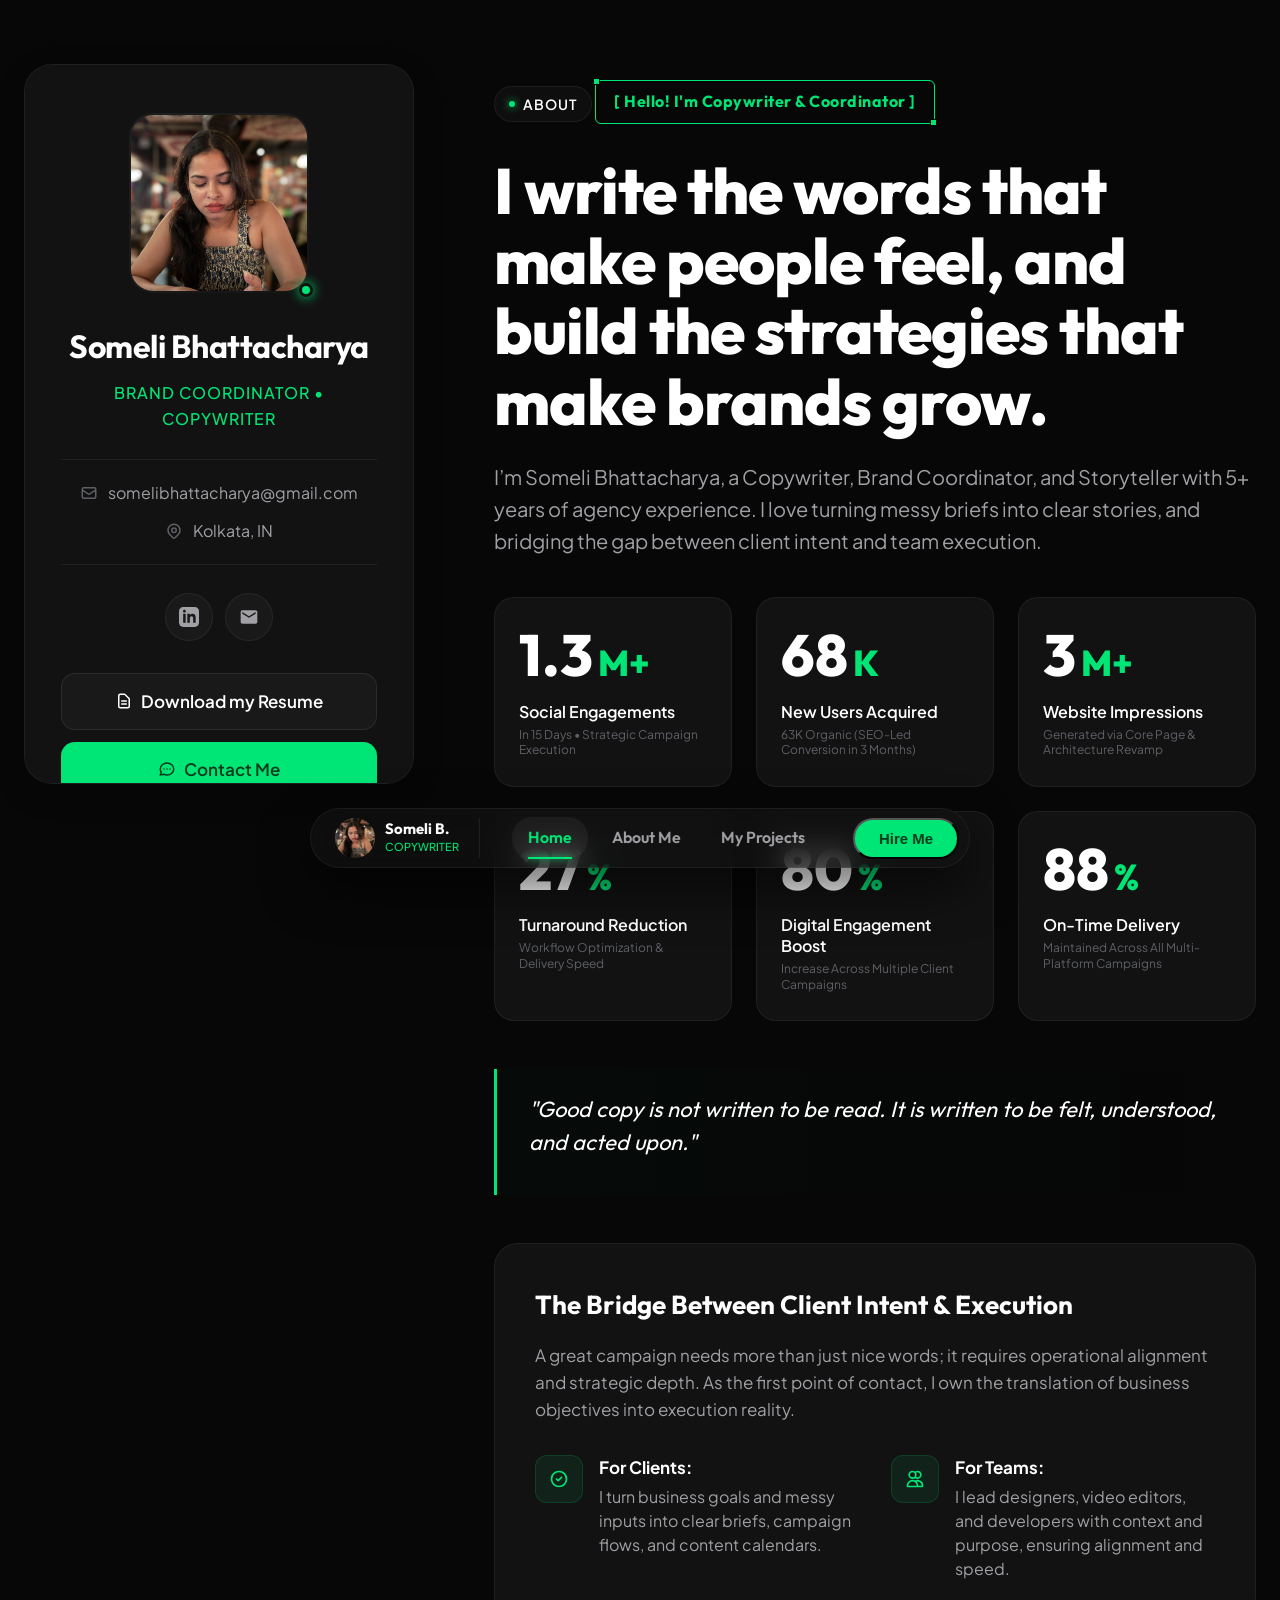
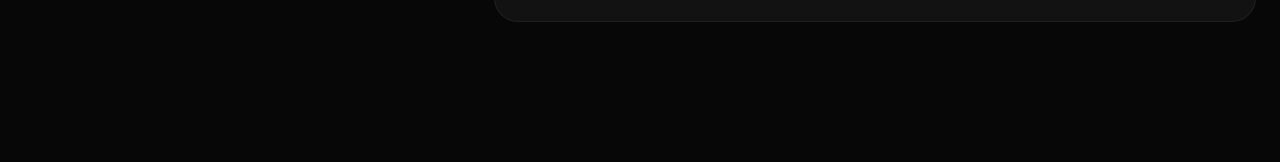
==== commit 7e15c4da: "feat: add vercel-style card spotlight hover glows, sticky scroll indicator, and navigation transitio" ====
--- a/index.html
+++ b/index.html
@@ -12,6 +12,11 @@
     <link rel="stylesheet" href="style.css">
 </head>
 <body>
+
+    <!-- Scroll Progress Indicator -->
+    <div class="scroll-progress-container">
+        <div class="scroll-progress-bar" id="scroll-bar"></div>
+    </div>
 
     <!-- Main Container -->
     <div class="app-container">
--- a/style.css
+++ b/style.css
@@ -1427,13 +1427,25 @@
     }
     
     .stats-dashboard {
-        grid-template-columns: 1fr; /* Stack stats */
+        grid-template-columns: repeat(2, 1fr); /* 2 columns on mobile */
         gap: 16px;
     }
     
     .stat-card {
-        padding: 20px;
+        padding: 20px 14px;
         text-align: center;
+    }
+
+    .stat-number, .stat-prefix-inline {
+        font-size: 36px;
+    }
+
+    .stat-suffix {
+        font-size: 24px;
+    }
+
+    .stat-label {
+        font-size: 14px;
     }
     
     .feature-grid {
@@ -1643,3 +1655,113 @@
     }
 }
 
+/* ==========================================================================
+   MINIMALIST ARTIFACTS & SMOOTH UI MOTIONS
+   ========================================================================== */
+
+/* 1. Scroll Progress Bar */
+.scroll-progress-container {
+    position: fixed;
+    top: 0;
+    left: 0;
+    width: 100%;
+    height: 3px;
+    background: transparent;
+    z-index: 9999;
+    pointer-events: none;
+}
+.scroll-progress-bar {
+    width: 0%;
+    height: 100%;
+    background: linear-gradient(90deg, var(--color-primary), var(--color-primary-hover));
+    box-shadow: 0 0 10px var(--color-primary);
+    transition: width 0.1s ease-out;
+}
+
+/* 2. Interactive Spotlight/Mouse Glow Effect for Cards */
+.stat-card, .project-card, .edu-card, .playground-card {
+    position: relative;
+    overflow: hidden; /* Keep glow bound inside the rounded corners */
+}
+
+.stat-card::before, .project-card::before, .edu-card::before, .playground-card::before {
+    content: '';
+    position: absolute;
+    top: 0;
+    left: 0;
+    width: 100%;
+    height: 100%;
+    border-radius: inherit;
+    background: radial-gradient(
+        350px circle at var(--mouse-x, 0px) var(--mouse-y, 0px),
+        rgba(0, 230, 118, 0.08),
+        transparent 80%
+    );
+    opacity: 0;
+    transition: opacity 0.3s ease;
+    z-index: 1;
+    pointer-events: none;
+}
+
+.stat-card:hover::before, .project-card:hover::before, .edu-card:hover::before, .playground-card:hover::before {
+    opacity: 1;
+}
+
+/* Make sure card elements stay above mouse glare */
+.stat-card *, .project-card *, .edu-card *, .playground-card * {
+    position: relative;
+    z-index: 2;
+}
+
+/* Make sure accordions keep their click capabilities and relative flows */
+.inside-brain-content {
+    position: relative;
+    z-index: 3;
+}
+
+/* 3. Sliding Active Link Highlight Animations */
+.nav-link {
+    position: relative;
+    transition: color 0.3s ease, transform 0.2s ease;
+}
+
+.nav-link::after {
+    content: '';
+    position: absolute;
+    bottom: 0;
+    left: 16px;
+    right: 16px;
+    height: 2px;
+    background-color: var(--color-primary);
+    transform: scaleX(0);
+    transform-origin: right;
+    transition: transform 0.35s cubic-bezier(0.25, 0.8, 0.25, 1);
+    box-shadow: 0 0 6px var(--color-primary);
+}
+
+.nav-link:hover::after {
+    transform: scaleX(1);
+    transform-origin: left;
+}
+
+.nav-item.active .nav-link::after {
+    transform: scaleX(1);
+}
+
+/* 4. Elegant Micro-scaling transitions */
+.social-icon {
+    transition: transform 0.4s cubic-bezier(0.175, 0.885, 0.32, 1.275), background-color 0.2s ease, border-color 0.2s ease;
+}
+
+.social-icon:hover {
+    transform: scale(1.1) rotate(5deg);
+}
+
+.timeline-item {
+    transition: transform 0.3s ease;
+}
+
+.timeline-item:hover {
+    transform: translateX(4px);
+}
+
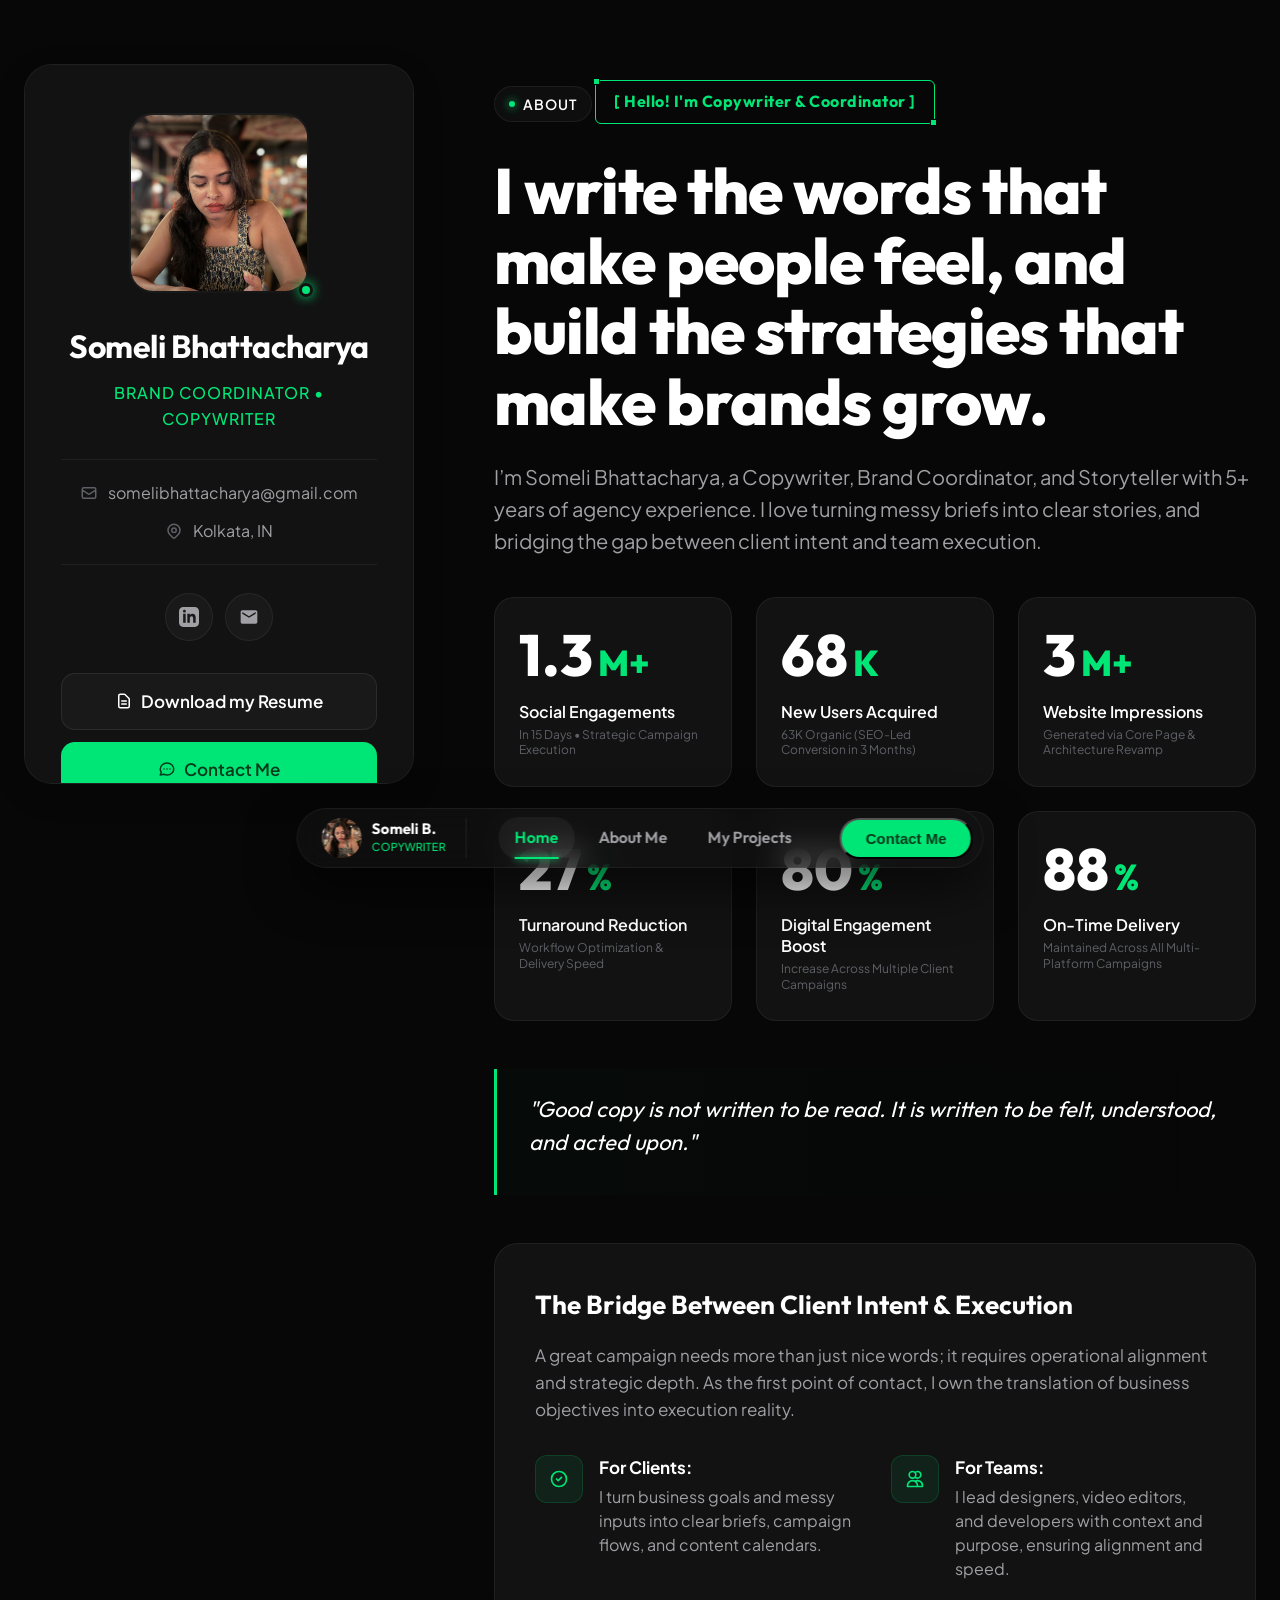
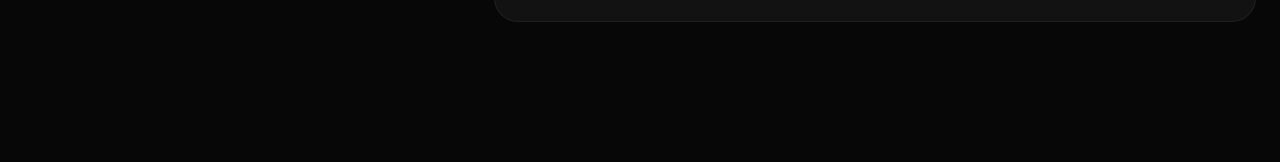
==== commit 912bf083: "feat: change navbar button text to Contact Me and increase mobile navbar sizing" ====
--- a/index.html
+++ b/index.html
@@ -843,7 +843,7 @@
             </ul>
 
             <div class="navbar-actions">
-                <button class="btn btn-nav-cta" id="btn-hire-me">Hire Me</button>
+                <button class="btn btn-nav-cta" id="btn-hire-me">Contact Me</button>
             </div>
         </nav>
 
--- a/style.css
+++ b/style.css
@@ -1475,9 +1475,10 @@
     
     /* Shrink floating navbar to fit mobile screens */
     .floating-navbar {
-        padding: 6px 6px 6px 16px;
-        gap: 16px;
-        bottom: 16px;
+        padding: 10px 10px 10px 20px;
+        gap: 20px;
+        bottom: 24px;
+        border-radius: 35px;
     }
     
     .navbar-profile {
@@ -1485,13 +1486,13 @@
     }
     
     .nav-link {
-        font-size: 13px;
-        padding: 6px 12px;
+        font-size: 15px;
+        padding: 10px 16px;
     }
     
     .btn-nav-cta {
-        padding: 8px 16px;
-        font-size: 12px;
+        padding: 10px 20px;
+        font-size: 14px;
     }
 }
 
@@ -1525,8 +1526,9 @@
         left: 16px;
         transform: none;
         justify-content: space-around;
-        padding: 6px;
-        border-radius: 24px;
+        padding: 10px 12px;
+        border-radius: 30px;
+        bottom: 24px;
     }
     
     .nav-menu {
@@ -1535,8 +1537,10 @@
     }
     
     .nav-link {
-        padding: 6px 8px;
-        font-size: 12px;
+        padding: 10px 18px;
+        font-size: 15px;
+        font-weight: 700;
+        border-radius: 20px;
     }
     
     .btn-nav-cta {
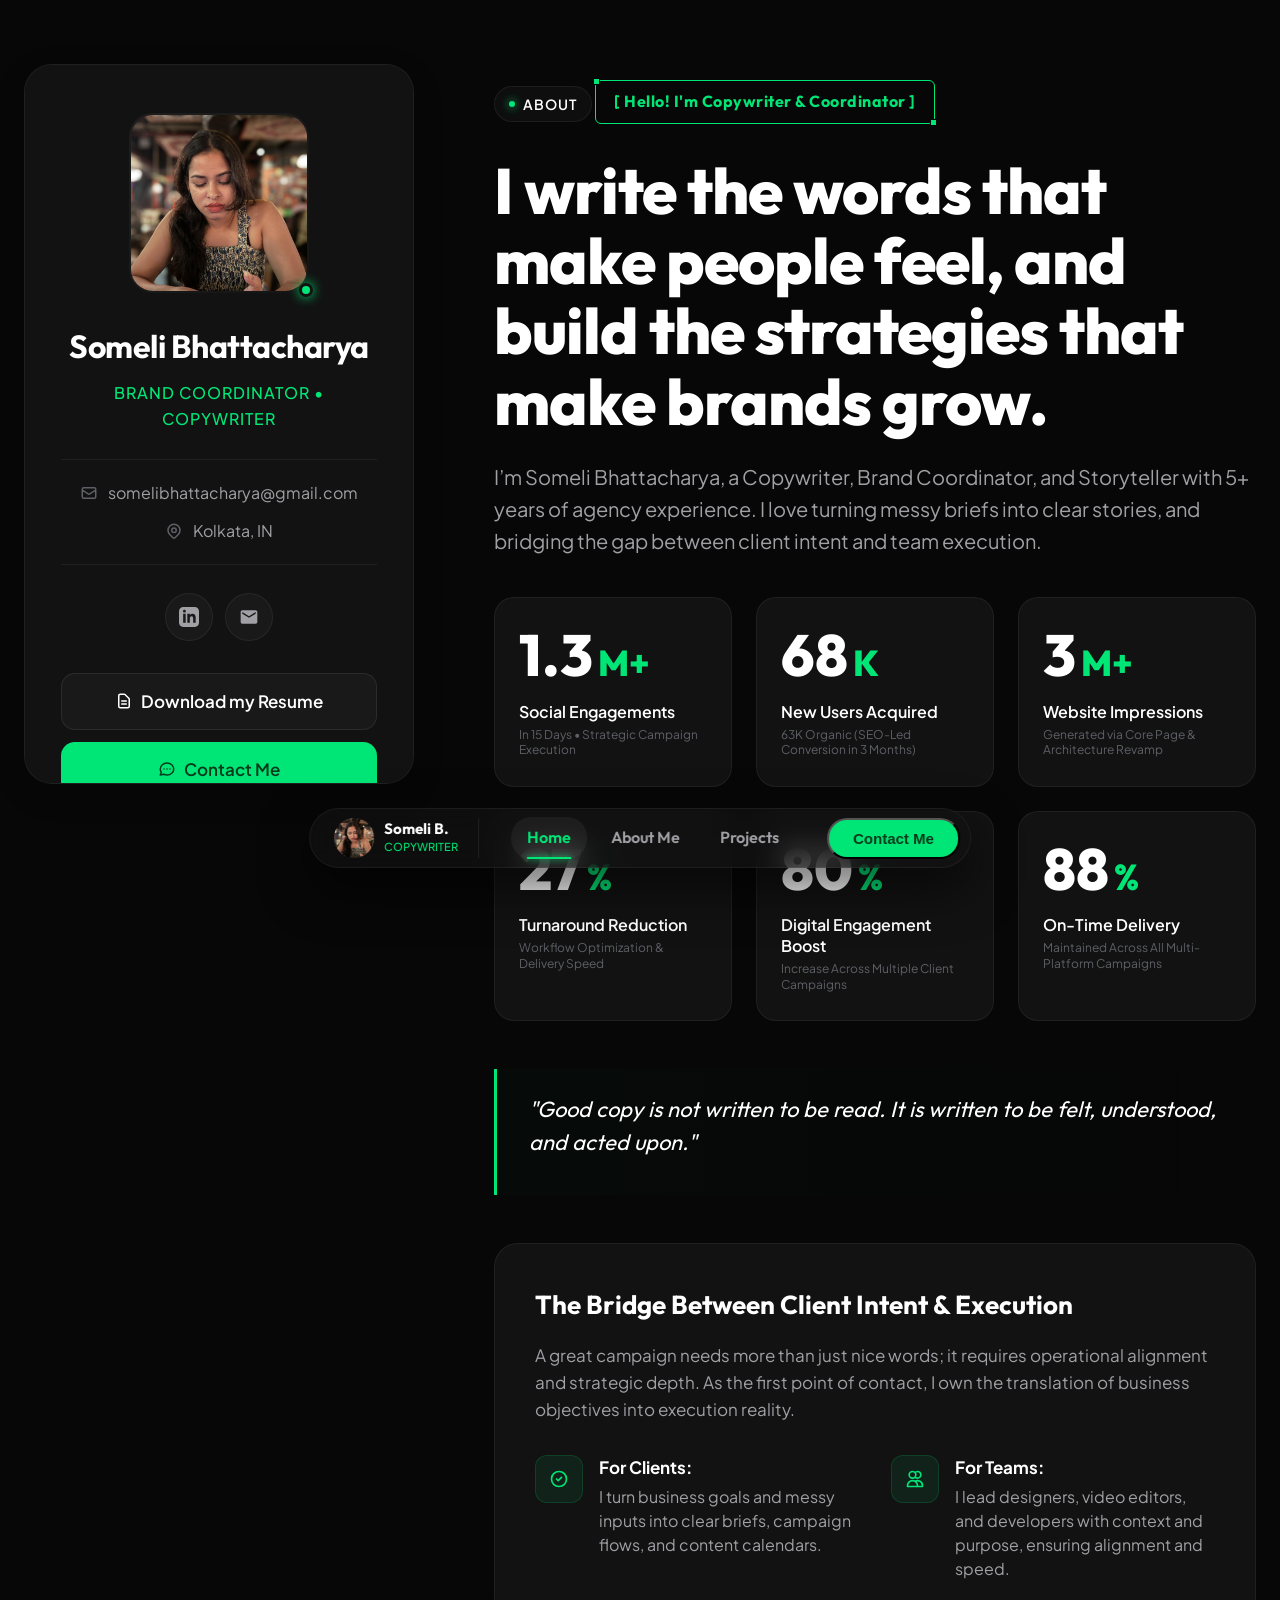
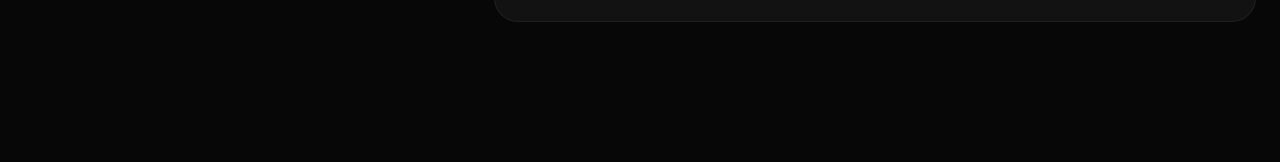
==== commit 856501b4: "feat: rename My Projects link to Projects in bottom navbar" ====
--- a/index.html
+++ b/index.html
@@ -838,7 +838,7 @@
                     <a href="#about" class="nav-link">About Me</a>
                 </li>
                 <li class="nav-item" data-section="projects">
-                    <a href="#projects" class="nav-link">My Projects</a>
+                    <a href="#projects" class="nav-link">Projects</a>
                 </li>
             </ul>
 
--- a/style.css
+++ b/style.css
@@ -1522,13 +1522,13 @@
     }
     
     .floating-navbar {
-        width: calc(100% - 32px);
-        left: 16px;
+        width: calc(100% - 20px); /* Slightly wider to gain horizontal space */
+        left: 10px;
         transform: none;
         justify-content: space-around;
-        padding: 10px 12px;
+        padding: 8px 6px; /* Tightened padding */
         border-radius: 30px;
-        bottom: 24px;
+        bottom: 20px;
     }
     
     .nav-menu {
@@ -1537,14 +1537,18 @@
     }
     
     .nav-link {
-        padding: 10px 18px;
-        font-size: 15px;
+        padding: 6px 8px; /* Narrower padding */
+        font-size: 12px;  /* Slightly smaller text */
         font-weight: 700;
         border-radius: 20px;
     }
     
     .btn-nav-cta {
-        display: none; /* Hide the CTA inside navbar to prevent wrapping */
+        display: inline-flex; /* Show on mobile */
+        padding: 6px 10px;    /* Narrower padding */
+        font-size: 12px;      /* Slightly smaller text */
+        font-weight: 700;
+        border-radius: 16px;
     }
     
     .thematic-blockquote {
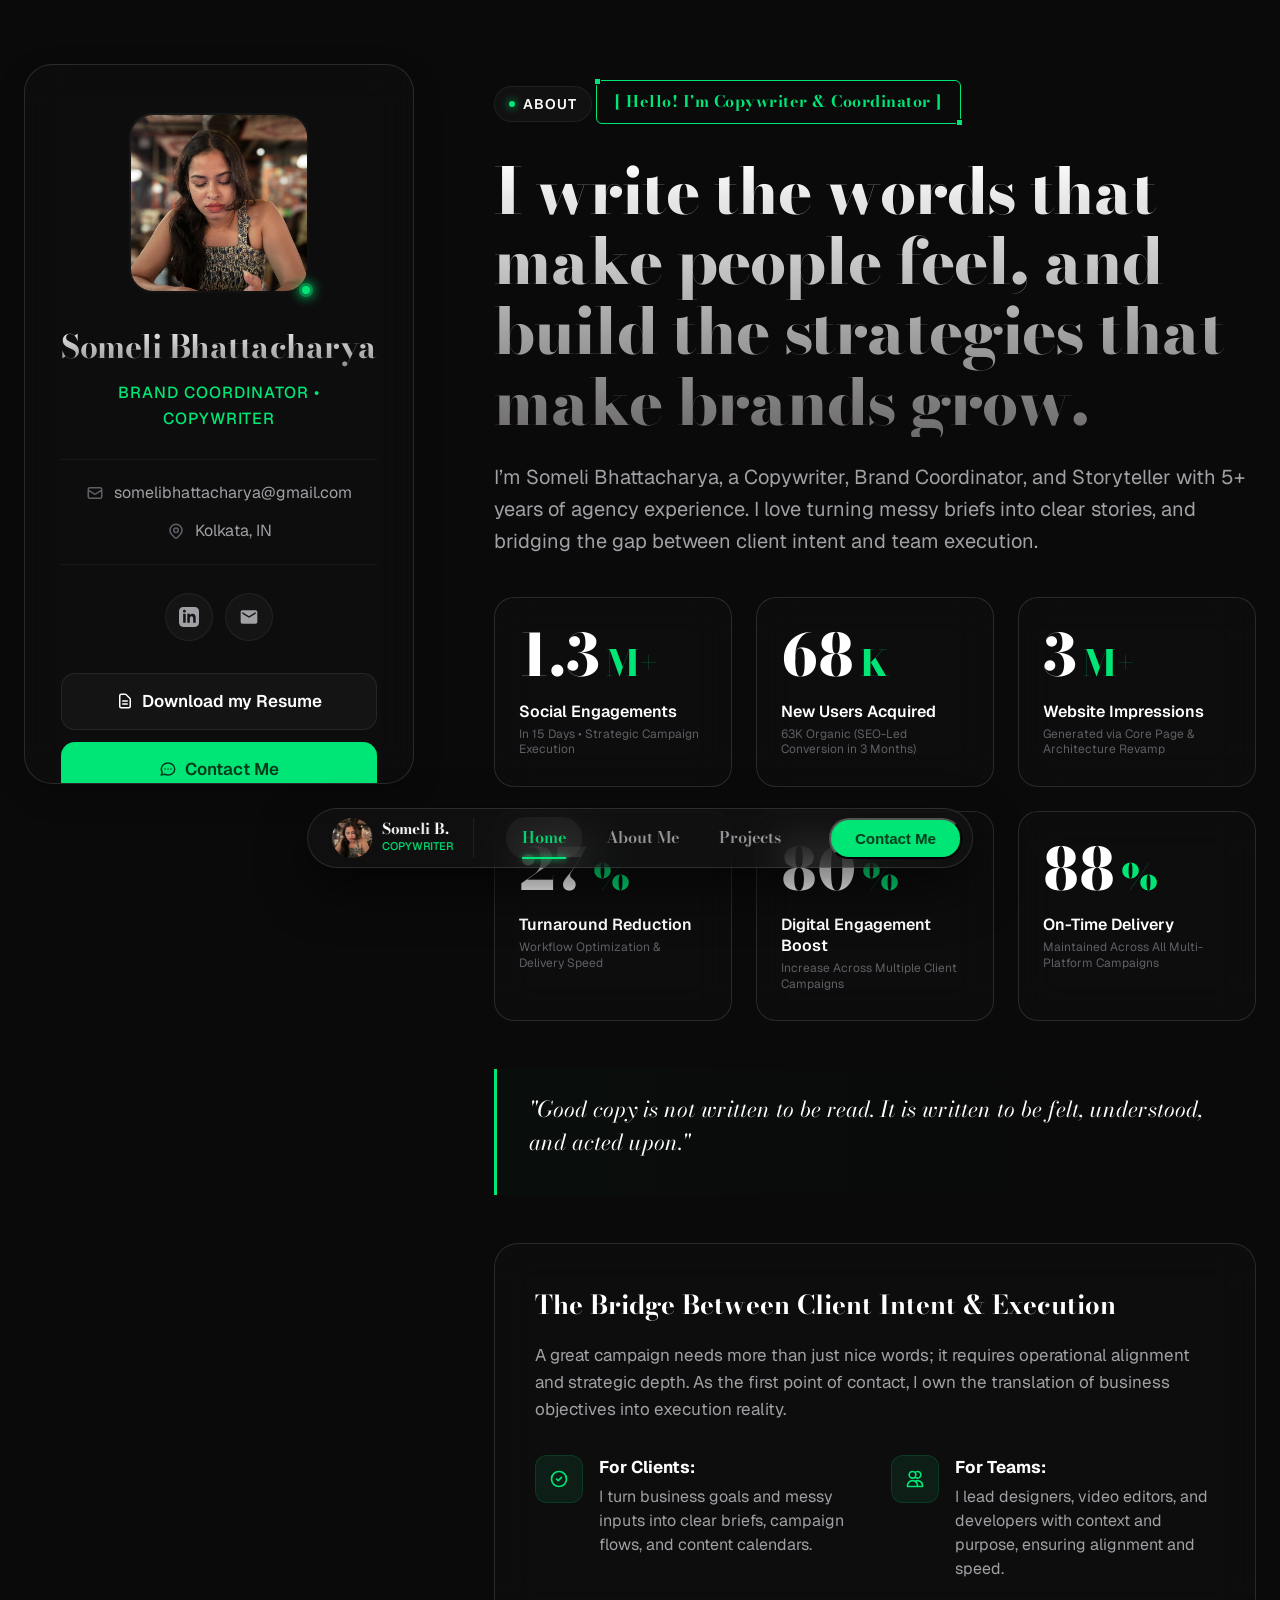
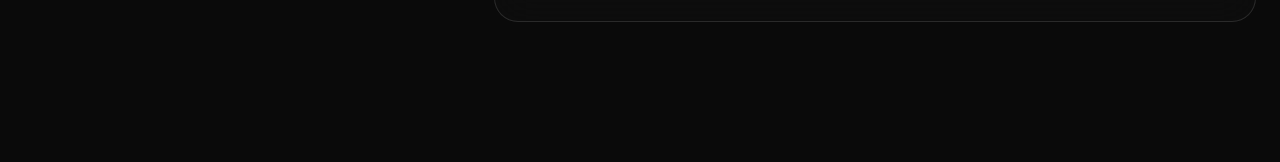
==== commit bd2d6fca: "Upgrade portfolio design using Stitch design system tokens ('Emerald Noir')" ====
--- a/index.html
+++ b/index.html
@@ -8,7 +8,7 @@
     <!-- Google Fonts -->
     <link rel="preconnect" href="https://fonts.googleapis.com">
     <link rel="preconnect" href="https://fonts.gstatic.com" crossorigin>
-    <link href="https://fonts.googleapis.com/css2?family=Outfit:wght@300;400;500;600;700;800&family=Plus+Jakarta+Sans:wght@300;400;500;600;700;800&display=swap" rel="stylesheet">
+    <link href="https://fonts.googleapis.com/css2?family=Bodoni+Moda:ital,opsz,wght@0,6..96,400..900;1,6..96,400..900&family=Geist:wght@100..900&family=Outfit:wght@300;400;500;600;700;800&family=Plus+Jakarta+Sans:wght@300;400;500;600;700;800&display=swap" rel="stylesheet">
     <link rel="stylesheet" href="style.css">
 </head>
 <body>
--- a/style.css
+++ b/style.css
@@ -4,18 +4,18 @@
 
 /* Custom Variables */
 :root {
-    --color-bg: #070707;
-    --color-card-bg: #121212;
-    --color-card-border: rgba(255, 255, 255, 0.06);
+    --color-bg: #0a0a0a;
+    --color-card-bg: rgba(19, 19, 19, 0.45);
+    --color-card-border: rgba(255, 255, 255, 0.12);
     --color-primary: #00e676; /* Bright Neon Emerald Green */
     --color-primary-hover: #00c853;
-    --color-primary-glow: rgba(0, 230, 118, 0.15);
+    --color-primary-glow: rgba(0, 230, 118, 0.25);
     --color-text-white: #ffffff;
     --color-text-gray: #a0a0a5;
     --color-text-muted: #5e6066;
     
-    --font-heading: 'Outfit', 'Plus Jakarta Sans', -apple-system, BlinkMacSystemFont, sans-serif;
-    --font-body: 'Plus Jakarta Sans', -apple-system, BlinkMacSystemFont, sans-serif;
+    --font-heading: 'Bodoni Moda', 'Outfit', 'Plus Jakarta Sans', -apple-system, BlinkMacSystemFont, serif;
+    --font-body: 'Geist', 'Plus Jakarta Sans', -apple-system, BlinkMacSystemFont, sans-serif;
     
     --transition-smooth: all 0.35s cubic-bezier(0.25, 0.8, 0.25, 1);
     --transition-fast: all 0.2s ease-in-out;
@@ -52,11 +52,11 @@
     background: var(--color-bg);
 }
 ::-webkit-scrollbar-thumb {
-    background: #222;
-    border-radius: 4px;
+    background: rgba(255, 255, 255, 0.1);
+    border-radius: 10px;
 }
 ::-webkit-scrollbar-thumb:hover {
-    background: #333;
+    background: rgba(255, 255, 255, 0.2);
 }
 
 /* App Container Layout (Desktop Grid) */
@@ -93,6 +93,8 @@
     overflow-y: auto;
     /* Hide scrollbar in sidebar card if it overflows on short screens */
     scrollbar-width: none; 
+    backdrop-filter: blur(20px);
+    -webkit-backdrop-filter: blur(20px);
 }
 .profile-card::-webkit-scrollbar {
     display: none;
@@ -134,6 +136,9 @@
     font-size: 32px;
     font-weight: 700;
     color: var(--color-text-white);
+    background: linear-gradient(180deg, #ffffff 0%, rgba(229, 226, 225, 0.55) 100%);
+    -webkit-background-clip: text;
+    -webkit-text-fill-color: transparent;
     margin-bottom: 8px;
     letter-spacing: -0.5px;
 }
@@ -344,6 +349,9 @@
     font-weight: 800;
     line-height: 1.1;
     color: var(--color-text-white);
+    background: linear-gradient(180deg, #ffffff 0%, rgba(229, 226, 225, 0.45) 100%);
+    -webkit-background-clip: text;
+    -webkit-text-fill-color: transparent;
     margin-bottom: 24px;
     letter-spacing: -1px;
 }
@@ -371,6 +379,8 @@
     transition: var(--transition-smooth);
     position: relative;
     overflow: hidden;
+    backdrop-filter: blur(20px);
+    -webkit-backdrop-filter: blur(20px);
 }
 
 .stat-card:hover {
@@ -473,6 +483,8 @@
     border-radius: 24px;
     padding: 40px;
     margin-top: 48px;
+    backdrop-filter: blur(20px);
+    -webkit-backdrop-filter: blur(20px);
 }
 
 .feature-title {
@@ -561,11 +573,12 @@
 .timeline::before {
     content: '';
     position: absolute;
-    left: 4px;
+    left: 4.5px;
     top: 6px;
     bottom: 6px;
-    width: 2px;
-    background: rgba(255, 255, 255, 0.06);
+    width: 1px;
+    background-image: linear-gradient(to bottom, rgba(255, 255, 255, 0.15) 50%, transparent 50%);
+    background-size: 1px 10px;
 }
 
 .timeline-item {
@@ -585,16 +598,16 @@
     width: 10px;
     height: 10px;
     border-radius: 50%;
-    background-color: var(--color-text-muted);
+    background-color: rgba(255, 255, 255, 0.2);
     border: 2px solid var(--color-bg);
     z-index: 2;
-    transition: var(--transition-fast);
+    transition: var(--transition-smooth);
 }
 
 .timeline-item:hover .timeline-dot {
     background-color: var(--color-primary);
-    box-shadow: 0 0 10px var(--color-primary);
-    transform: scale(1.2);
+    box-shadow: 0 0 15px var(--color-primary);
+    transform: scale(1.4);
 }
 
 .timeline-date {
@@ -648,6 +661,8 @@
     transition: var(--transition-smooth);
     display: flex;
     flex-direction: column;
+    backdrop-filter: blur(20px);
+    -webkit-backdrop-filter: blur(20px);
 }
 
 .edu-card:hover {
@@ -772,6 +787,8 @@
     transition: opacity 0.35s ease, transform 0.35s ease, border-color var(--transition-smooth);
     opacity: 1;
     transform: scale(1);
+    backdrop-filter: blur(20px);
+    -webkit-backdrop-filter: blur(20px);
 }
 
 .project-card.hide {
@@ -1052,6 +1069,8 @@
     flex-direction: column;
     align-items: center;
     text-align: center;
+    backdrop-filter: blur(20px);
+    -webkit-backdrop-filter: blur(20px);
 }
 
 .detail-icon-wrapper {
@@ -1097,6 +1116,8 @@
     display: flex;
     flex-direction: column;
     gap: 20px;
+    backdrop-filter: blur(20px);
+    -webkit-backdrop-filter: blur(20px);
     position: relative;
     overflow: hidden;
 }
@@ -1217,11 +1238,11 @@
     transform: translateX(-50%);
     z-index: 100;
     
-    background: rgba(18, 18, 18, 0.7);
-    border: 1px solid rgba(255, 255, 255, 0.06);
+    background: rgba(19, 19, 19, 0.65);
+    border: 1px solid rgba(255, 255, 255, 0.12);
     box-shadow: 0 20px 50px rgba(0, 0, 0, 0.6);
-    backdrop-filter: blur(14px);
-    -webkit-backdrop-filter: blur(14px);
+    backdrop-filter: blur(20px);
+    -webkit-backdrop-filter: blur(20px);
     border-radius: 40px;
     
     display: flex;
@@ -1331,6 +1352,8 @@
     
     .profile-card {
         padding: 32px 24px;
+        backdrop-filter: blur(20px);
+        -webkit-backdrop-filter: blur(20px);
     }
     
     .section-title {
@@ -1361,6 +1384,8 @@
         justify-content: flex-start;
         gap: 32px;
         flex-wrap: wrap;
+        backdrop-filter: blur(20px);
+        -webkit-backdrop-filter: blur(20px);
     }
     
     .avatar-container {
@@ -1412,6 +1437,8 @@
         flex-direction: column;
         text-align: center;
         padding: 40px 24px;
+        backdrop-filter: blur(20px);
+        -webkit-backdrop-filter: blur(20px);
     }
     
     .social-links {
@@ -1434,6 +1461,8 @@
     .stat-card {
         padding: 20px 14px;
         text-align: center;
+        backdrop-filter: blur(20px);
+        -webkit-backdrop-filter: blur(20px);
     }
 
     .stat-number, .stat-prefix-inline {
@@ -1598,6 +1627,8 @@
     overflow-y: auto;
     padding: 48px;
     position: relative;
+    backdrop-filter: blur(20px);
+    -webkit-backdrop-filter: blur(20px);
     box-shadow: 0 30px 60px rgba(0, 0, 0, 0.6);
     transform: scale(0.95) translateY(15px);
     transition: transform 0.4s cubic-bezier(0.25, 0.8, 0.25, 1);
@@ -1643,6 +1674,9 @@
     font-size: 44px;
     font-weight: 800;
     color: var(--color-text-white);
+    background: linear-gradient(180deg, #ffffff 0%, rgba(229, 226, 225, 0.55) 100%);
+    -webkit-background-clip: text;
+    -webkit-text-fill-color: transparent;
     line-height: 1.2;
     margin-bottom: 8px;
     letter-spacing: -1px;
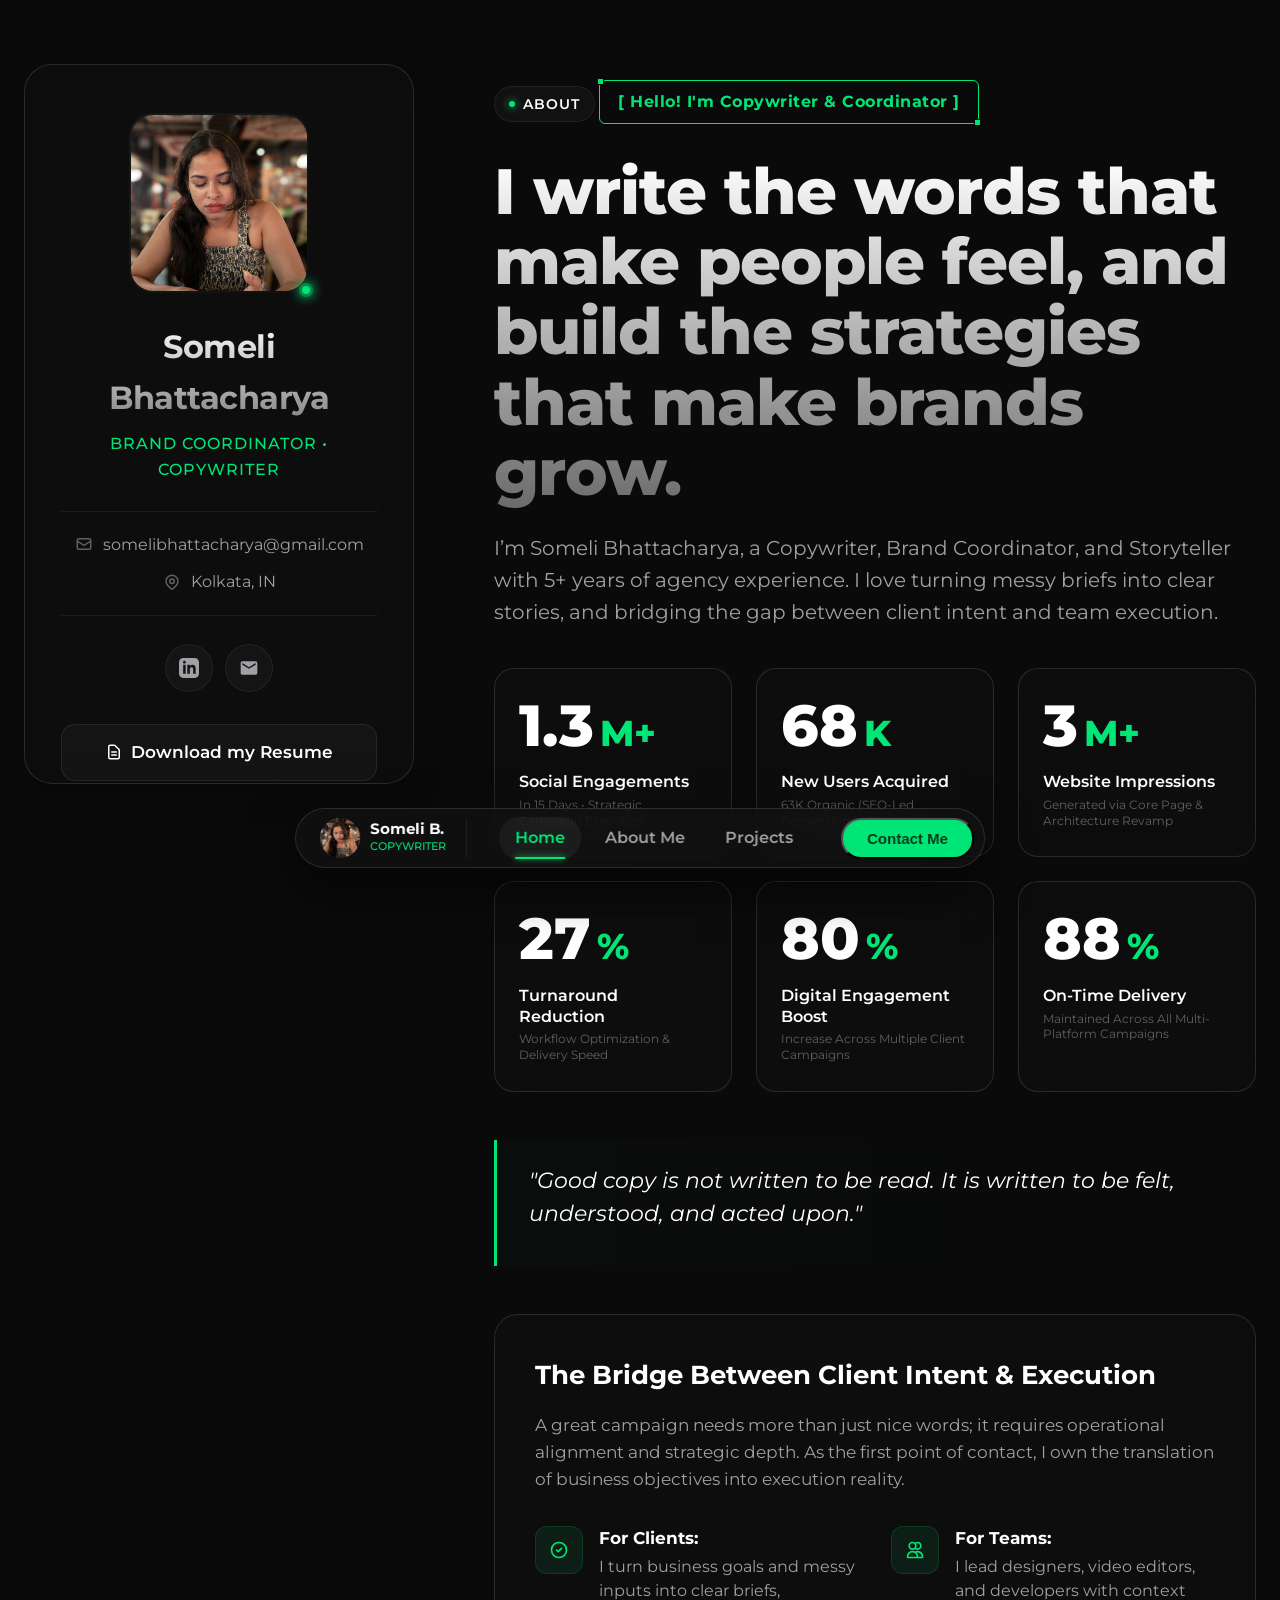
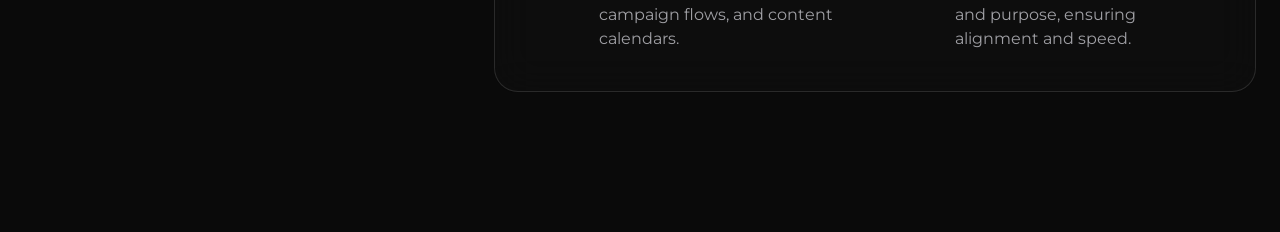
==== commit 8c77e2c0: "Update font family to Montserrat for a cleaner sans-serif aesthetic" ====
--- a/index.html
+++ b/index.html
@@ -8,7 +8,7 @@
     <!-- Google Fonts -->
     <link rel="preconnect" href="https://fonts.googleapis.com">
     <link rel="preconnect" href="https://fonts.gstatic.com" crossorigin>
-    <link href="https://fonts.googleapis.com/css2?family=Bodoni+Moda:ital,opsz,wght@0,6..96,400..900;1,6..96,400..900&family=Geist:wght@100..900&family=Outfit:wght@300;400;500;600;700;800&family=Plus+Jakarta+Sans:wght@300;400;500;600;700;800&display=swap" rel="stylesheet">
+    <link href="https://fonts.googleapis.com/css2?family=Montserrat:wght@300;400;500;600;700;800;900&family=Outfit:wght@300;400;500;600;700;800&family=Plus+Jakarta+Sans:wght@300;400;500;600;700;800&display=swap" rel="stylesheet">
     <link rel="stylesheet" href="style.css">
 </head>
 <body>
--- a/style.css
+++ b/style.css
@@ -14,8 +14,8 @@
     --color-text-gray: #a0a0a5;
     --color-text-muted: #5e6066;
     
-    --font-heading: 'Bodoni Moda', 'Outfit', 'Plus Jakarta Sans', -apple-system, BlinkMacSystemFont, serif;
-    --font-body: 'Geist', 'Plus Jakarta Sans', -apple-system, BlinkMacSystemFont, sans-serif;
+    --font-heading: 'Montserrat', 'Outfit', 'Plus Jakarta Sans', -apple-system, BlinkMacSystemFont, sans-serif;
+    --font-body: 'Montserrat', 'Plus Jakarta Sans', -apple-system, BlinkMacSystemFont, sans-serif;
     
     --transition-smooth: all 0.35s cubic-bezier(0.25, 0.8, 0.25, 1);
     --transition-fast: all 0.2s ease-in-out;
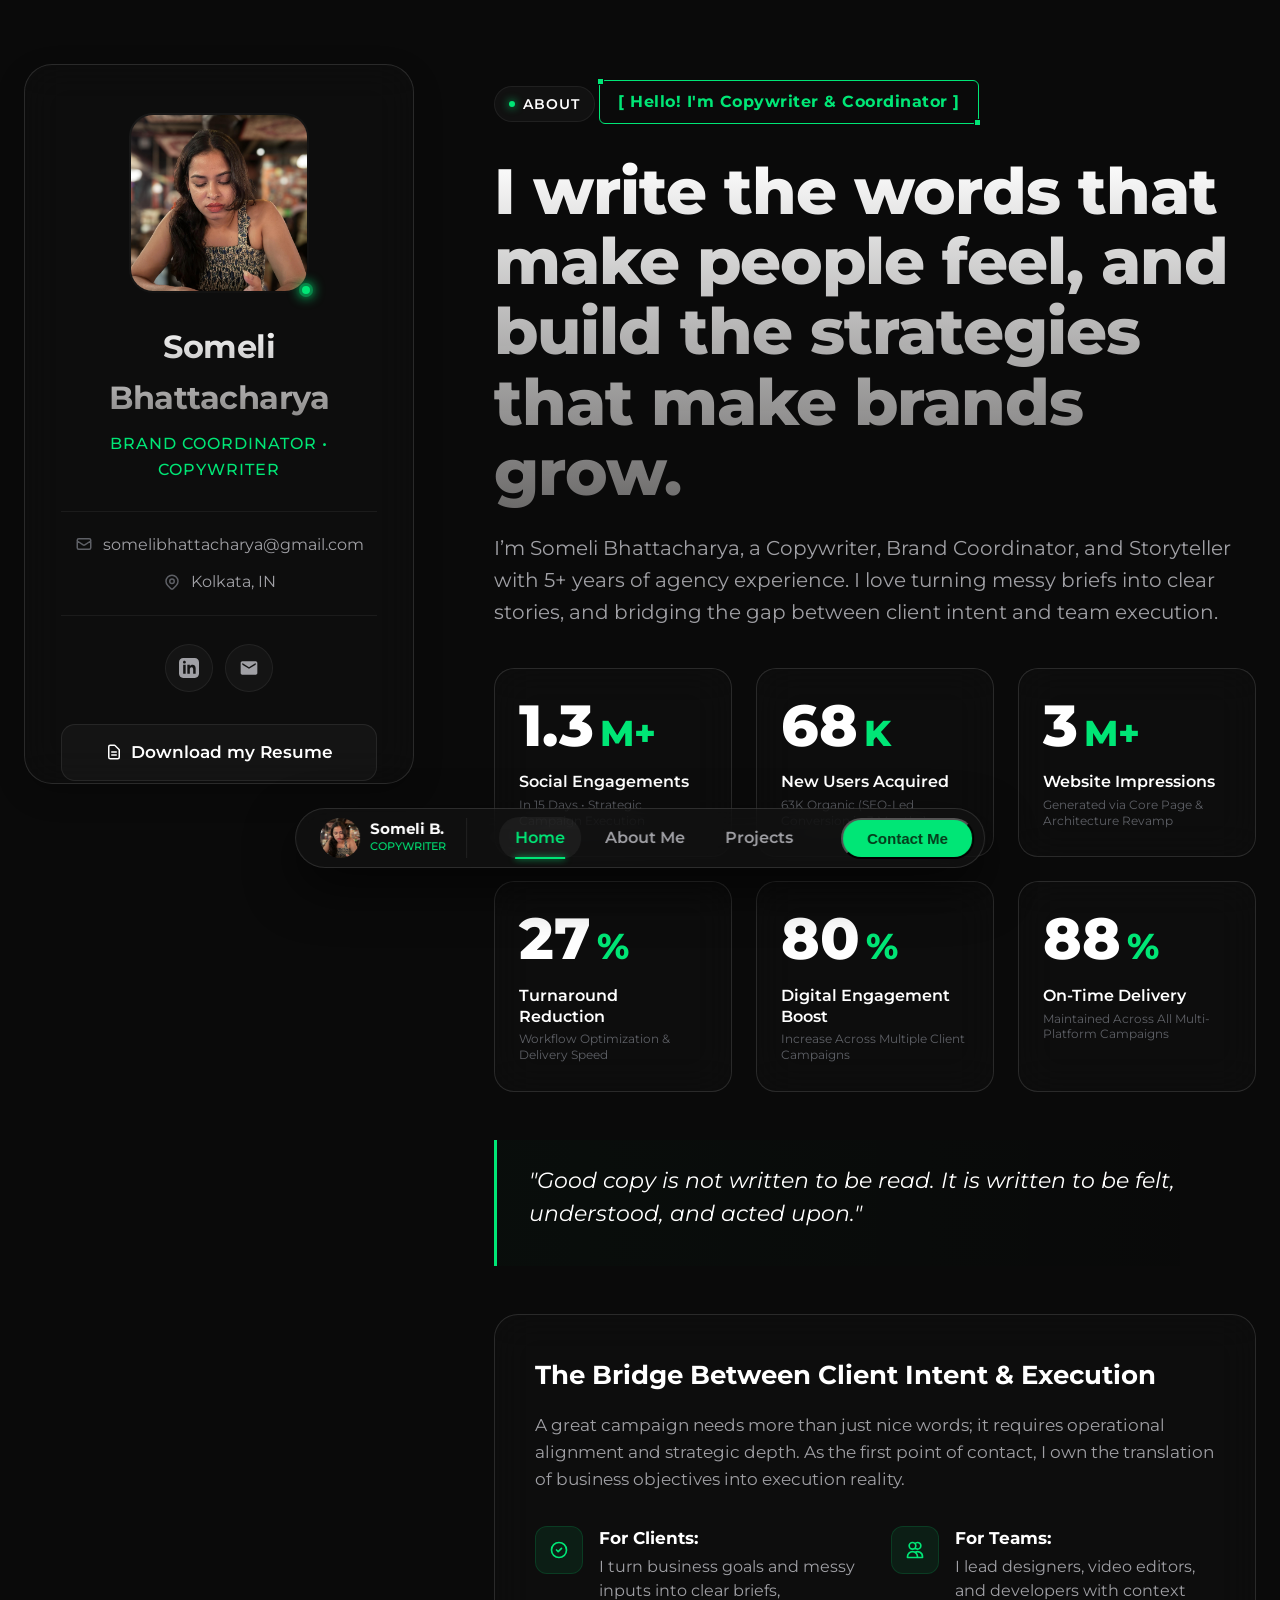
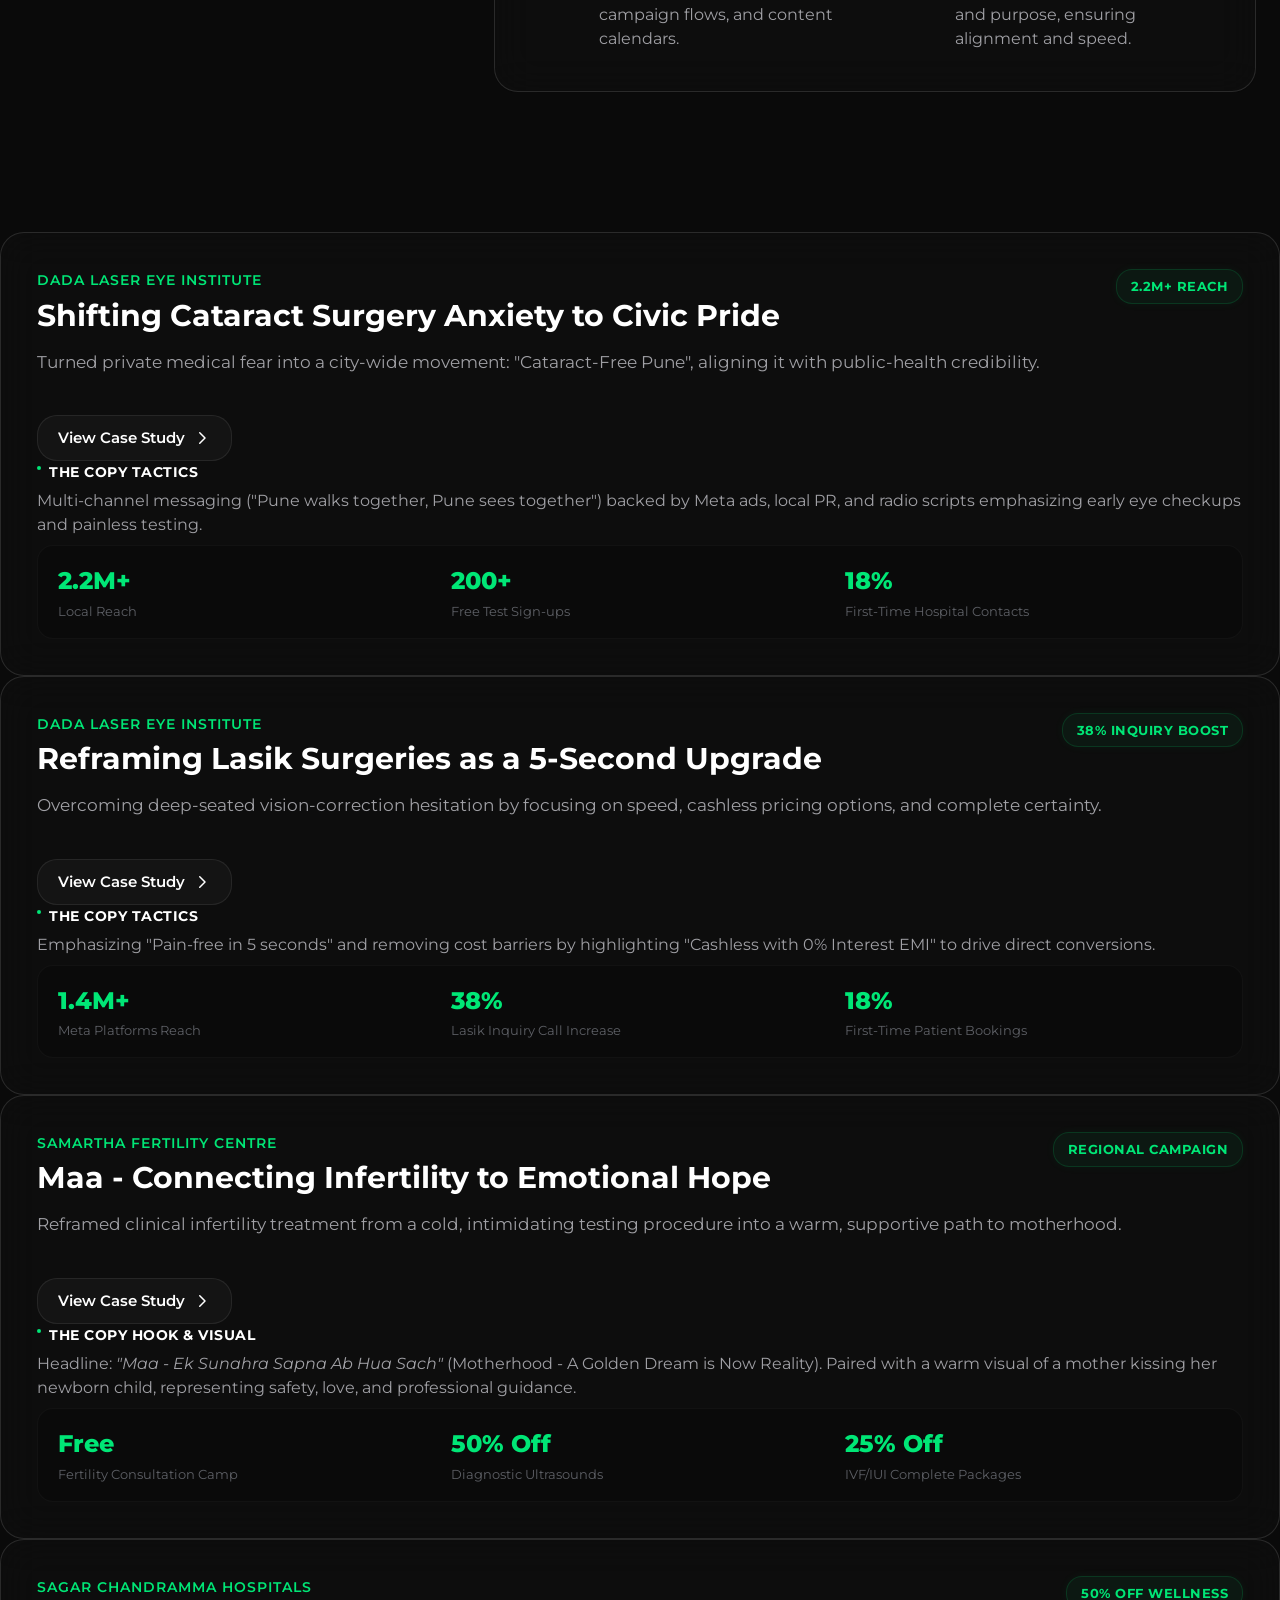
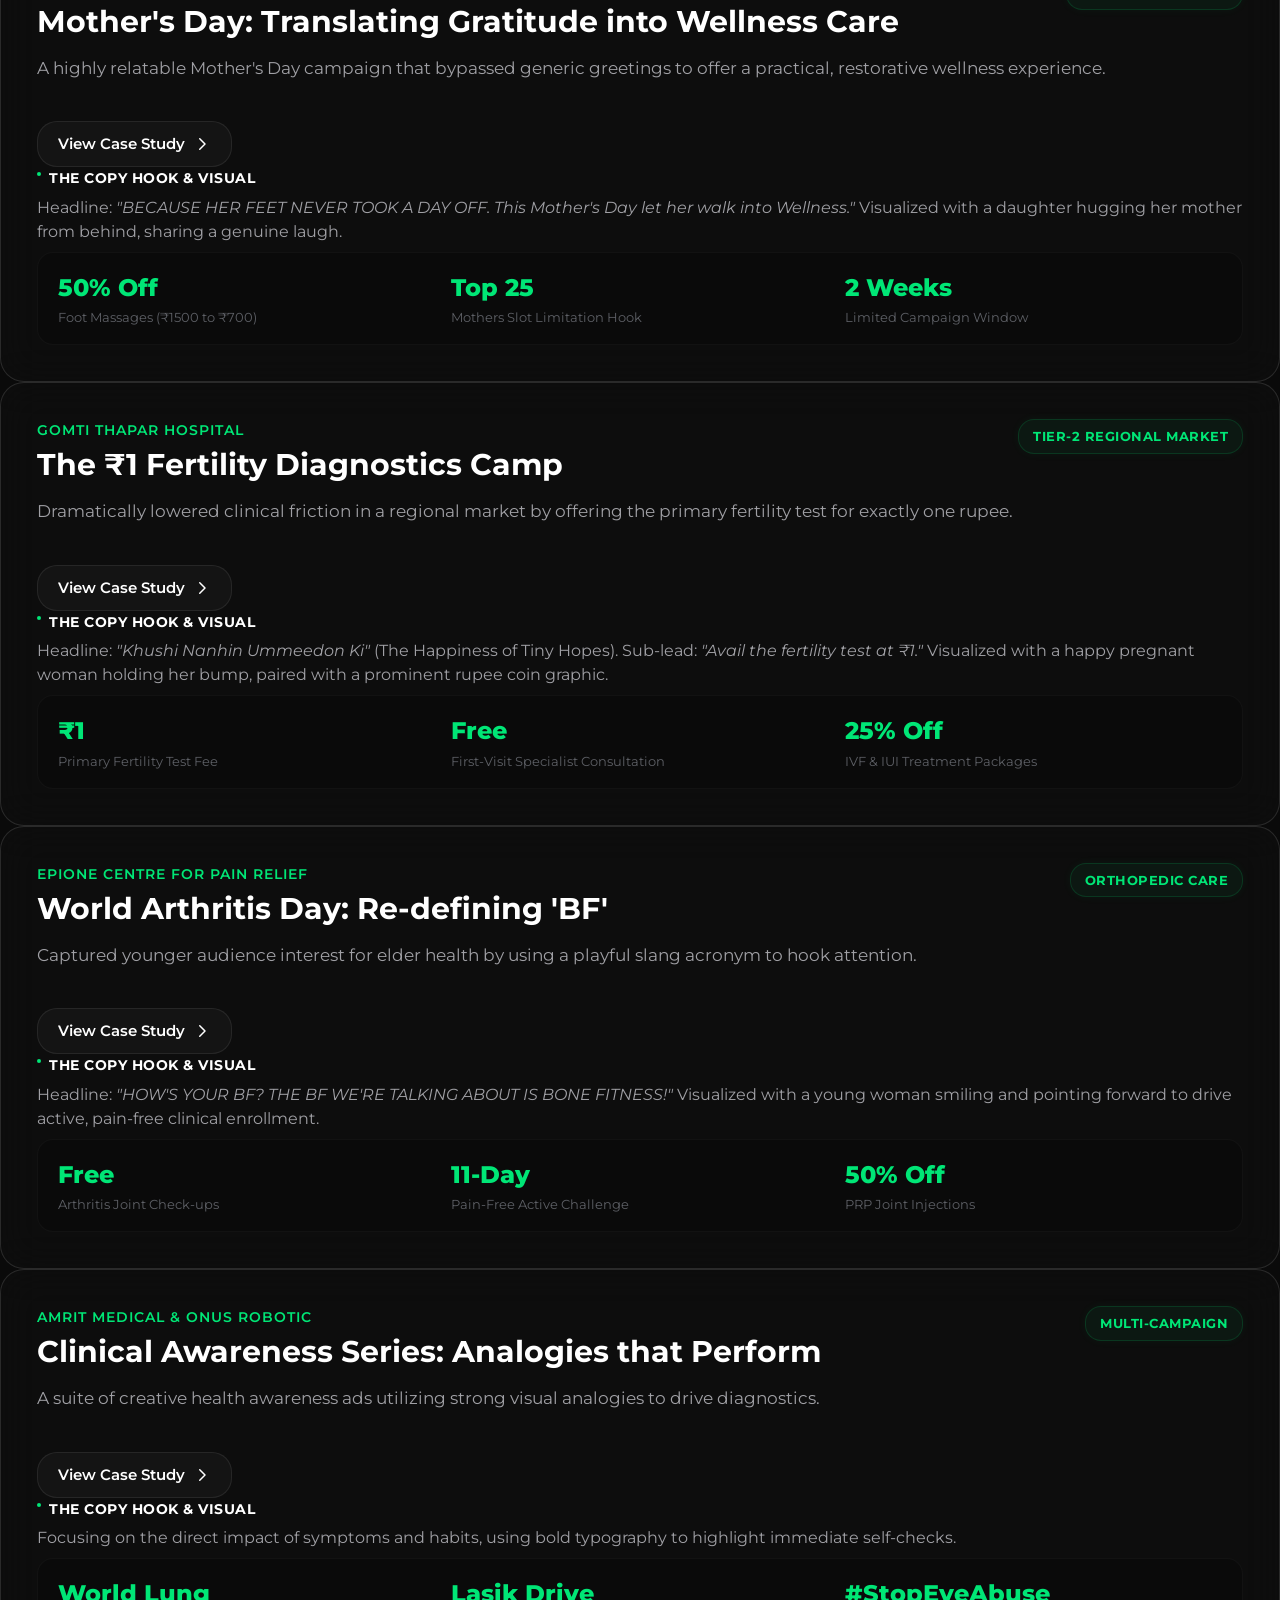
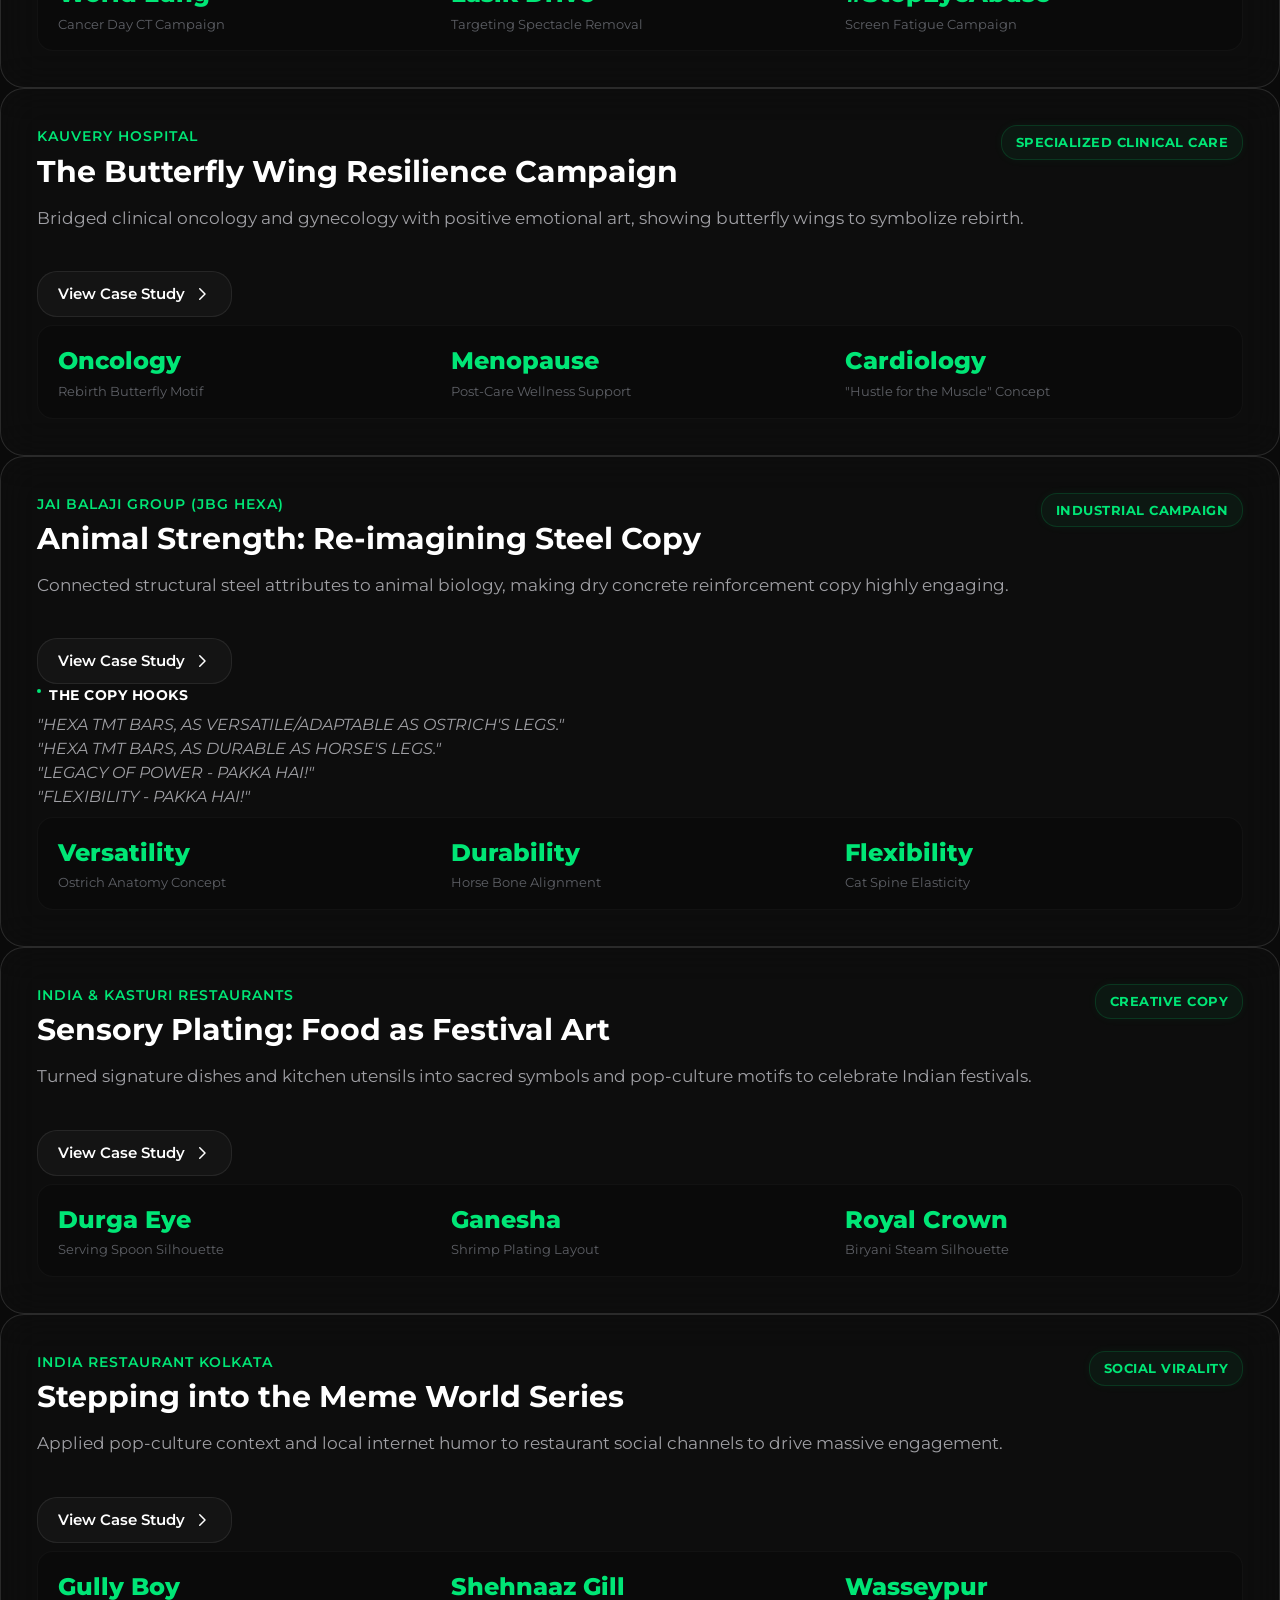
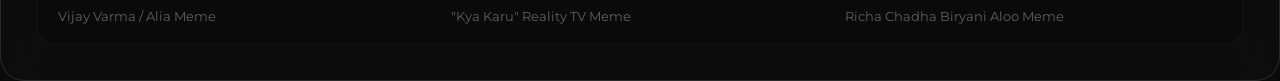
==== commit b5350b72: "feat: migrate inline project accordions to dedicated project subpages & add hash-based navigation ro" ====
--- a/index.html
+++ b/index.html
@@ -325,21 +325,10 @@
                             Reframed a standard heart-testing screening from an anxiety-inducing check-up into an active, wellness-driven treadmill challenge.
                         </p>
                         
-                        <button class="btn-inside-brain">
-                            <span>Inside My Brain</span>
-                            <svg class="arrow-down-icon" fill="none" stroke="currentColor" stroke-width="2" viewBox="0 0 24 24"><path stroke-linecap="round" stroke-linejoin="round" d="M19 9l-7 7-7-7"></path></svg>
-                        </button>
-                        
-                        <div class="inside-brain-content">
-                            <div class="brain-inner">
-                                <div class="brain-block">
-                                    <h5>The Challenge</h5>
-                                    <p>Heart screenings suffer from low voluntary attendance because hospital environments, doctors, and tests trigger clinical anxiety.</p>
-                                </div>
-                                <div class="brain-block">
-                                    <h5>Inside My Brain (The Strategy)</h5>
-                                    <p>I completely removed standard hospital triggers. No pictures of wards, needles, or doctors. We reframed it around active fitness, using treadmill visual motifs and challenge-led copy to make it feel routine, approachable, and proactive.</p>
-                                </div>
+                        <a href="projects/onus-robotic.html" class="btn btn-secondary btn-project-link">
+                            <span>View Case Study</span>
+                            <svg class="btn-icon" fill="none" stroke="currentColor" stroke-width="2" viewBox="0 0 24 24" style="transform: rotate(0deg);"><path stroke-linecap="round" stroke-linejoin="round" d="M9 5l7 7-7 7"></path></svg>
+                        </a>
                                 <div class="brain-block">
                                     <h5>The Copy Tactics</h5>
                                     <p>Headline: "Test Your Limits, Not Your Heart." I emphasized free registration, clear event timelines, and simple next steps to lower psychological and administrative entry barriers.</p>
@@ -366,21 +355,10 @@
                             Turned private medical fear into a city-wide movement: "Cataract-Free Pune", aligning it with public-health credibility.
                         </p>
                         
-                        <button class="btn-inside-brain">
-                            <span>Inside My Brain</span>
-                            <svg class="arrow-down-icon" fill="none" stroke="currentColor" stroke-width="2" viewBox="0 0 24 24"><path stroke-linecap="round" stroke-linejoin="round" d="M19 9l-7 7-7-7"></path></svg>
-                        </button>
-                        
-                        <div class="inside-brain-content">
-                            <div class="brain-inner">
-                                <div class="brain-block">
-                                    <h5>The Challenge</h5>
-                                    <p>Cataract screenings are avoided because elderly patients fear pain, visual impairment, and surgeries, causing them to postpone testing.</p>
-                                </div>
-                                <div class="brain-block">
-                                    <h5>Inside My Brain (The Strategy)</h5>
-                                    <p>I reframed it as a collective, proud civic campaign: "Cataract-Free Pune". By building it as a city-wide health movement (using group walkathon themes), we made it a badge of honor and a public concern rather than a personal medical failure.</p>
-                                </div>
+                        <a href="projects/cataract-pune.html" class="btn btn-secondary btn-project-link">
+                            <span>View Case Study</span>
+                            <svg class="btn-icon" fill="none" stroke="currentColor" stroke-width="2" viewBox="0 0 24 24" style="transform: rotate(0deg);"><path stroke-linecap="round" stroke-linejoin="round" d="M9 5l7 7-7 7"></path></svg>
+                        </a>
                                 <div class="brain-block">
                                     <h5>The Copy Tactics</h5>
                                     <p>Multi-channel messaging ("Pune walks together, Pune sees together") backed by Meta ads, local PR, and radio scripts emphasizing early eye checkups and painless testing.</p>
@@ -407,21 +385,10 @@
                             Overcoming deep-seated vision-correction hesitation by focusing on speed, cashless pricing options, and complete certainty.
                         </p>
                         
-                        <button class="btn-inside-brain">
-                            <span>Inside My Brain</span>
-                            <svg class="arrow-down-icon" fill="none" stroke="currentColor" stroke-width="2" viewBox="0 0 24 24"><path stroke-linecap="round" stroke-linejoin="round" d="M19 9l-7 7-7-7"></path></svg>
-                        </button>
-                        
-                        <div class="inside-brain-content">
-                            <div class="brain-inner">
-                                <div class="brain-block">
-                                    <h5>The Challenge</h5>
-                                    <p>People fear getting eye laser surgeries because they anticipate permanent pain, long recovery times, or unexpected expenses.</p>
-                                </div>
-                                <div class="brain-block">
-                                    <h5>Inside My Brain (The Strategy)</h5>
-                                    <p>I replaced fear with speed and financial ease. We anchored the copy around "5 seconds of laser correction" to demystify the operation, making it feel as routine as washing your face.</p>
-                                </div>
+                        <a href="projects/lasik-5sec.html" class="btn btn-secondary btn-project-link">
+                            <span>View Case Study</span>
+                            <svg class="btn-icon" fill="none" stroke="currentColor" stroke-width="2" viewBox="0 0 24 24" style="transform: rotate(0deg);"><path stroke-linecap="round" stroke-linejoin="round" d="M9 5l7 7-7 7"></path></svg>
+                        </a>
                                 <div class="brain-block">
                                     <h5>The Copy Tactics</h5>
                                     <p>Emphasizing "Pain-free in 5 seconds" and removing cost barriers by highlighting "Cashless with 0% Interest EMI" to drive direct conversions.</p>
@@ -448,21 +415,10 @@
                             Reframed clinical infertility treatment from a cold, intimidating testing procedure into a warm, supportive path to motherhood.
                         </p>
                         
-                        <button class="btn-inside-brain">
-                            <span>Inside My Brain</span>
-                            <svg class="arrow-down-icon" fill="none" stroke="currentColor" stroke-width="2" viewBox="0 0 24 24"><path stroke-linecap="round" stroke-linejoin="round" d="M19 9l-7 7-7-7"></path></svg>
-                        </button>
-                        
-                        <div class="inside-brain-content">
-                            <div class="brain-inner">
-                                <div class="brain-block">
-                                    <h5>The Challenge</h5>
-                                    <p>Infertility carries heavy social anxiety and couples postpone diagnostics due to fear of testing complexity and laboratory expenses.</p>
-                                </div>
-                                <div class="brain-block">
-                                    <h5>Inside My Brain (The Strategy)</h5>
-                                    <p>Instead of leading with dry clinical terms, we focused on the ultimate emotional reward: motherhood (Maa). We lowered the entry barrier by bundling clear, discounted diagnostic pricing (50% off ultrasound, 25% off IVF packages) to make the first consultation easy and accessible.</p>
-                                </div>
+                        <a href="projects/samartha-fertility.html" class="btn btn-secondary btn-project-link">
+                            <span>View Case Study</span>
+                            <svg class="btn-icon" fill="none" stroke="currentColor" stroke-width="2" viewBox="0 0 24 24" style="transform: rotate(0deg);"><path stroke-linecap="round" stroke-linejoin="round" d="M9 5l7 7-7 7"></path></svg>
+                        </a>
                                 <div class="brain-block">
                                     <h5>The Copy Hook & Visual</h5>
                                     <p>Headline: <em>"Maa - Ek Sunahra Sapna Ab Hua Sach"</em> (Motherhood - A Golden Dream is Now Reality). Paired with a warm visual of a mother kissing her newborn child, representing safety, love, and professional guidance.</p>
@@ -489,21 +445,10 @@
                             A highly relatable Mother's Day campaign that bypassed generic greetings to offer a practical, restorative wellness experience.
                         </p>
                         
-                        <button class="btn-inside-brain">
-                            <span>Inside My Brain</span>
-                            <svg class="arrow-down-icon" fill="none" stroke="currentColor" stroke-width="2" viewBox="0 0 24 24"><path stroke-linecap="round" stroke-linejoin="round" d="M19 9l-7 7-7-7"></path></svg>
-                        </button>
-                        
-                        <div class="inside-brain-content">
-                            <div class="brain-inner">
-                                <div class="brain-block">
-                                    <h5>The Challenge</h5>
-                                    <p>Mothers' Day campaigns are flooded with generic cards that have low engagement and generate no direct inquiries for hospital wellness wings.</p>
-                                </div>
-                                <div class="brain-block">
-                                    <h5>Inside My Brain (The Strategy)</h5>
-                                    <p>I wrote copy focusing on a mother's physical labor (her feet never taking a day off) to justify why she deserved a physical, relaxing wellness massage. This converted emotional gratitude directly into appointment bookings.</p>
-                                </div>
+                        <a href="projects/sagar-massage.html" class="btn btn-secondary btn-project-link">
+                            <span>View Case Study</span>
+                            <svg class="btn-icon" fill="none" stroke="currentColor" stroke-width="2" viewBox="0 0 24 24" style="transform: rotate(0deg);"><path stroke-linecap="round" stroke-linejoin="round" d="M9 5l7 7-7 7"></path></svg>
+                        </a>
                                 <div class="brain-block">
                                     <h5>The Copy Hook & Visual</h5>
                                     <p>Headline: <em>"BECAUSE HER FEET NEVER TOOK A DAY OFF. This Mother's Day let her walk into Wellness."</em> Visualized with a daughter hugging her mother from behind, sharing a genuine laugh.</p>
@@ -530,21 +475,10 @@
                             Dramatically lowered clinical friction in a regional market by offering the primary fertility test for exactly one rupee.
                         </p>
                         
-                        <button class="btn-inside-brain">
-                            <span>Inside My Brain</span>
-                            <svg class="arrow-down-icon" fill="none" stroke="currentColor" stroke-width="2" viewBox="0 0 24 24"><path stroke-linecap="round" stroke-linejoin="round" d="M19 9l-7 7-7-7"></path></svg>
-                        </button>
-                        
-                        <div class="inside-brain-content">
-                            <div class="brain-inner">
-                                <div class="brain-block">
-                                    <h5>The Challenge</h5>
-                                    <p>Couples in regional markets avoid visiting specialist fertility hospitals because they fear high entry testing fees and diagnostic pricing sheets.</p>
-                                </div>
-                                <div class="brain-block">
-                                    <h5>Inside My Brain (The Strategy)</h5>
-                                    <p>We eliminated price hesitation by pricing the diagnostic test at exactly ₹1, leveraging the visual of a single rupee coin to establish transparency. This removed the high-price perception of the hospital and brought people through the door.</p>
-                                </div>
+                        <a href="projects/gomti-fertility.html" class="btn btn-secondary btn-project-link">
+                            <span>View Case Study</span>
+                            <svg class="btn-icon" fill="none" stroke="currentColor" stroke-width="2" viewBox="0 0 24 24" style="transform: rotate(0deg);"><path stroke-linecap="round" stroke-linejoin="round" d="M9 5l7 7-7 7"></path></svg>
+                        </a>
                                 <div class="brain-block">
                                     <h5>The Copy Hook & Visual</h5>
                                     <p>Headline: <em>"Khushi Nanhin Ummeedon Ki"</em> (The Happiness of Tiny Hopes). Sub-lead: <em>"Avail the fertility test at ₹1."</em> Visualized with a happy pregnant woman holding her bump, paired with a prominent rupee coin graphic.</p>
@@ -571,21 +505,10 @@
                             Captured younger audience interest for elder health by using a playful slang acronym to hook attention.
                         </p>
                         
-                        <button class="btn-inside-brain">
-                            <span>Inside My Brain</span>
-                            <svg class="arrow-down-icon" fill="none" stroke="currentColor" stroke-width="2" viewBox="0 0 24 24"><path stroke-linecap="round" stroke-linejoin="round" d="M19 9l-7 7-7-7"></path></svg>
-                        </button>
-                        
-                        <div class="inside-brain-content">
-                            <div class="brain-inner">
-                                <div class="brain-block">
-                                    <h5>The Challenge</h5>
-                                    <p>Arthritis awareness campaigns are usually clinical, boring, and ignored by younger people who are the primary decision-makers for their aging parents.</p>
-                                </div>
-                                <div class="brain-block">
-                                    <h5>Inside My Brain (The Strategy)</h5>
-                                    <p>I used the acronym "BF" (typically meaning boyfriend) in the main headline to trigger curiosity, immediately resolving it as "Bone Fitness". This playful contrast hooked younger caretakers, leading them to book preventative check-ups for their families.</p>
-                                </div>
+                        <a href="projects/epione-arthritis.html" class="btn btn-secondary btn-project-link">
+                            <span>View Case Study</span>
+                            <svg class="btn-icon" fill="none" stroke="currentColor" stroke-width="2" viewBox="0 0 24 24" style="transform: rotate(0deg);"><path stroke-linecap="round" stroke-linejoin="round" d="M9 5l7 7-7 7"></path></svg>
+                        </a>
                                 <div class="brain-block">
                                     <h5>The Copy Hook & Visual</h5>
                                     <p>Headline: <em>"HOW'S YOUR BF? THE BF WE'RE TALKING ABOUT IS BONE FITNESS!"</em> Visualized with a young woman smiling and pointing forward to drive active, pain-free clinical enrollment.</p>
@@ -612,25 +535,10 @@
                             A suite of creative health awareness ads utilizing strong visual analogies to drive diagnostics.
                         </p>
                         
-                        <button class="btn-inside-brain">
-                            <span>Inside My Brain</span>
-                            <svg class="arrow-down-icon" fill="none" stroke="currentColor" stroke-width="2" viewBox="0 0 24 24"><path stroke-linecap="round" stroke-linejoin="round" d="M19 9l-7 7-7-7"></path></svg>
-                        </button>
-                        
-                        <div class="inside-brain-content">
-                            <div class="brain-inner">
-                                <div class="brain-block">
-                                    <h5>The Challenge</h5>
-                                    <p>Preventative screening (cancer, diabetes, eye strain) is often avoided because people wait until they feel pain, making treatments harder.</p>
-                                </div>
-                                <div class="brain-block">
-                                    <h5>Inside My Brain (The Strategy)</h5>
-                                    <p>We used high-impact visual contrasts and playful analogies:
-                                    <br>1. <strong>Lung Cancer:</strong> Reframe as silent screening. Copy: <em>"She had no symptoms-but CT found it."</em>
-                                    <br>2. <strong>Lasik:</strong> Flight attendant split-screen (glasses vs clear vision). Copy: <em>"KILL YOUR OBSTACLE. KILL YOUR SPECTACLE."</em>
-                                    <br>3. <strong>Stop Eye Abuse:</strong> Bloodshot eye on a console controller. Copy: <em>"Eye was your responsibility."</em>
-                                    <br>4. <strong>Diabetic Retinopathy:</strong> A glazed donut with vampire fangs chasing an eyeball. Copy: <em>"Diabetes affects eye sight."</em></p>
-                                </div>
+                        <a href="projects/clinical-awareness.html" class="btn btn-secondary btn-project-link">
+                            <span>View Case Study</span>
+                            <svg class="btn-icon" fill="none" stroke="currentColor" stroke-width="2" viewBox="0 0 24 24" style="transform: rotate(0deg);"><path stroke-linecap="round" stroke-linejoin="round" d="M9 5l7 7-7 7"></path></svg>
+                        </a>
                                 <div class="brain-block">
                                     <h5>The Copy Hook & Visual</h5>
                                     <p>Focusing on the direct impact of symptoms and habits, using bold typography to highlight immediate self-checks.</p>
@@ -657,24 +565,10 @@
                             Bridged clinical oncology and gynecology with positive emotional art, showing butterfly wings to symbolize rebirth.
                         </p>
                         
-                        <button class="btn-inside-brain">
-                            <span>Inside My Brain</span>
-                            <svg class="arrow-down-icon" fill="none" stroke="currentColor" stroke-width="2" viewBox="0 0 24 24"><path stroke-linecap="round" stroke-linejoin="round" d="M19 9l-7 7-7-7"></path></svg>
-                        </button>
-                        
-                        <div class="inside-brain-content">
-                            <div class="brain-inner">
-                                <div class="brain-block">
-                                    <h5>The Challenge</h5>
-                                    <p>Onco-Gynecology and Menopause departments are heavily stigmatized, causing women to avoid consulting doctors out of fear and isolation.</p>
-                                </div>
-                                <div class="brain-block">
-                                    <h5>Inside My Brain (The Strategy)</h5>
-                                    <p>I reframed serious conditions around survival and vitality. By placing colorful, artistic butterfly wings behind patient portraits, the campaign made women feel supported, empowered, and hopeful rather than clinical and victimized.
-                                    <br>• <strong>Onco-Gynecology:</strong> <em>"You can have a life after cancer. With us by your side."</em>
-                                    <br>• <strong>Menopause Care:</strong> <em>"Live without a pause, even after menopause. With us by your side."</em>
-                                    <br>• <strong>Cardiology (Hustle for the Muscle):</strong> Anatomical heart lifting dumbbells. Copy: <em>"Strengthen your heart, the smart way!"</em></p>
-                                </div>
+                        <a href="projects/kauvery-resilience.html" class="btn btn-secondary btn-project-link">
+                            <span>View Case Study</span>
+                            <svg class="btn-icon" fill="none" stroke="currentColor" stroke-width="2" viewBox="0 0 24 24" style="transform: rotate(0deg);"><path stroke-linecap="round" stroke-linejoin="round" d="M9 5l7 7-7 7"></path></svg>
+                        </a>
                                 <div class="brain-metrics">
                                     <div class="metric-mini"><strong>Oncology</strong> <span>Rebirth Butterfly Motif</span></div>
                                     <div class="metric-mini"><strong>Menopause</strong> <span>Post-Care Wellness Support</span></div>
@@ -697,25 +591,10 @@
                             Connected structural steel attributes to animal biology, making dry concrete reinforcement copy highly engaging.
                         </p>
                         
-                        <button class="btn-inside-brain">
-                            <span>Inside My Brain</span>
-                            <svg class="arrow-down-icon" fill="none" stroke="currentColor" stroke-width="2" viewBox="0 0 24 24"><path stroke-linecap="round" stroke-linejoin="round" d="M19 9l-7 7-7-7"></path></svg>
-                        </button>
-                        
-                        <div class="inside-brain-content">
-                            <div class="brain-inner">
-                                <div class="brain-block">
-                                    <h5>The Challenge</h5>
-                                    <p>Construction steel bar advertising is usually technical and boring, making it hard for retail home builders to identify with the brand.</p>
-                                </div>
-                                <div class="brain-block">
-                                    <h5>Inside My Brain (The Strategy)</h5>
-                                    <p>I mapped steel characteristics to biological structures of animals, showing how legs and spines handle load, flexibility, and strength. We replaced animal bones with JBG HEXA TMT steel bars:
-                                    <br>• <strong>Ostrich Legs:</strong> Versatility and load distribution.
-                                    <br>• <strong>Horse Legs:</strong> Speed, durability, and endurance.
-                                    <br>• <strong>Lion stance:</strong> The legacy of power.
-                                    <br>• <strong>Cat spine stretching:</strong> Structural elasticity and earthquake resistance.</p>
-                                </div>
+                        <a href="projects/jbg-tmt.html" class="btn btn-secondary btn-project-link">
+                            <span>View Case Study</span>
+                            <svg class="btn-icon" fill="none" stroke="currentColor" stroke-width="2" viewBox="0 0 24 24" style="transform: rotate(0deg);"><path stroke-linecap="round" stroke-linejoin="round" d="M9 5l7 7-7 7"></path></svg>
+                        </a>
                                 <div class="brain-block">
                                     <h5>The Copy Hooks</h5>
                                     <p><em>"HEXA TMT BARS, AS VERSATILE/ADAPTABLE AS OSTRICH'S LEGS."</em> <br><em>"HEXA TMT BARS, AS DURABLE AS HORSE'S LEGS."</em> <br><em>"LEGACY OF POWER - PAKKA HAI!"</em> <br><em>"FLEXIBILITY - PAKKA HAI!"</em></p>
@@ -742,27 +621,10 @@
                             Turned signature dishes and kitchen utensils into sacred symbols and pop-culture motifs to celebrate Indian festivals.
                         </p>
                         
-                        <button class="btn-inside-brain">
-                            <span>Inside My Brain</span>
-                            <svg class="arrow-down-icon" fill="none" stroke="currentColor" stroke-width="2" viewBox="0 0 24 24"><path stroke-linecap="round" stroke-linejoin="round" d="M19 9l-7 7-7-7"></path></svg>
-                        </button>
-                        
-                        <div class="inside-brain-content">
-                            <div class="brain-inner">
-                                <div class="brain-block">
-                                    <h5>The Challenge</h5>
-                                    <p>Festival restaurant ads are usually just menus with a border, getting lost in the social media feed during competitive holiday seasons.</p>
-                                </div>
-                                <div class="brain-block">
-                                    <h5>Inside My Brain (The Strategy)</h5>
-                                    <p>We crafted visual illusions using food plating and silver utensils:
-                                    <br>• <strong>Mahalaya:</strong> Light reflecting off a steel serving spoon to form the eye of Goddess Durga. Copy: <em>"Celebrate the divine spirit. Happy Mahalaya."</em>
-                                    <br>• <strong>Ganesh Chaturthi:</strong> Cooked tiger shrimp shaped like Lord Ganesha. Copy: <em>"Happy Ganesh Chaturthi."</em>
-                                    <br>• <strong>Biryani Crown:</strong> Steam rising from a plate of biryani to form a royal crown. Copy: <em>"Straight from the kitchen of the Royals."</em>
-                                    <br>• <strong>Teachers' Day:</strong> Rulers crossing like clock hands on a plate.
-                                    <br>• <strong>David Curry:</strong> David sculpture wearing pixelated thug shades. Copy: <em>"Less worry, More Curry."</em>
-                                    <br>• <strong>Kebab Painting:</strong> Lemon slices placed over eyes of a classic painting. Copy: <em>"When life gives you Lemons, use them for Kebabs!"</em></p>
-                                </div>
+                        <a href="projects/sensory-plating.html" class="btn btn-secondary btn-project-link">
+                            <span>View Case Study</span>
+                            <svg class="btn-icon" fill="none" stroke="currentColor" stroke-width="2" viewBox="0 0 24 24" style="transform: rotate(0deg);"><path stroke-linecap="round" stroke-linejoin="round" d="M9 5l7 7-7 7"></path></svg>
+                        </a>
                                 <div class="brain-metrics">
                                     <div class="metric-mini"><strong>Durga Eye</strong> <span>Serving Spoon Silhouette</span></div>
                                     <div class="metric-mini"><strong>Ganesha</strong> <span>Shrimp Plating Layout</span></div>
@@ -785,26 +647,10 @@
                             Applied pop-culture context and local internet humor to restaurant social channels to drive massive engagement.
                         </p>
                         
-                        <button class="btn-inside-brain">
-                            <span>Inside My Brain</span>
-                            <svg class="arrow-down-icon" fill="none" stroke="currentColor" stroke-width="2" viewBox="0 0 24 24"><path stroke-linecap="round" stroke-linejoin="round" d="M19 9l-7 7-7-7"></path></svg>
-                        </button>
-                        
-                        <div class="inside-brain-content">
-                            <div class="brain-inner">
-                                <div class="brain-block">
-                                    <h5>The Challenge</h5>
-                                    <p>Standard social media food posts are ignored because audiences are tired of direct advertising, resulting in low organic reach.</p>
-                                </div>
-                                <div class="brain-block">
-                                    <h5>Inside My Brain (The Strategy)</h5>
-                                    <p>We spoke in our audience's language by aligning local culinary debates (such as wanting potato/aloo in Kolkata biryani) with famous film/TV memes, building massive community affinity.
-                                    <br>• <strong>Pizza vs Biryani (Gully Boy):</strong> Alia Bhatt standing behind Vijay Varma: <em>"Me when my friend says he'll rather have a pizza than Biryani."</em>
-                                    <br>• <strong>Out of Delivery (Shehnaaz Gill):</strong> <em>"When I open Zomato/Swiggy and India Restaurant is unavailable... (Kya karu main mar jau)."</em>
-                                    <br>• <strong>Biryani Aloo (Richa Chadha):</strong> <em>"When people don't want Aloo in their Biryani (Tum logo ko khana kaise hazam ho raha be?)."</em>
-                                    <br>• <strong>Distracted Boyfriend:</strong> Staring back at India Restaurant's Biryani.
-                                    <br>• <strong>Brahmastra / ADHM:</strong> Ranbir Kapoor mesmerized: <em>"Person having India Restaurant's Biryani for the first time."</em></p>
-                                </div>
+                        <a href="projects/meme-marketing.html" class="btn btn-secondary btn-project-link">
+                            <span>View Case Study</span>
+                            <svg class="btn-icon" fill="none" stroke="currentColor" stroke-width="2" viewBox="0 0 24 24" style="transform: rotate(0deg);"><path stroke-linecap="round" stroke-linejoin="round" d="M9 5l7 7-7 7"></path></svg>
+                        </a>
                                 <div class="brain-metrics">
                                     <div class="metric-mini"><strong>Gully Boy</strong> <span>Vijay Varma / Alia Meme</span></div>
                                     <div class="metric-mini"><strong>Shehnaaz Gill</strong> <span>"Kya Karu" Reality TV Meme</span></div>
--- a/style.css
+++ b/style.css
@@ -258,6 +258,17 @@
     background-color: rgba(255, 255, 255, 0.06);
     border-color: rgba(255, 255, 255, 0.15);
     transform: translateY(-2px);
+}
+
+.btn-project-link {
+    margin-top: 16px;
+    display: inline-flex;
+    align-items: center;
+    gap: 8px;
+    font-size: 15px;
+    font-weight: 600;
+    padding: 10px 20px;
+    border-radius: 20px;
 }
 
 .btn-icon {
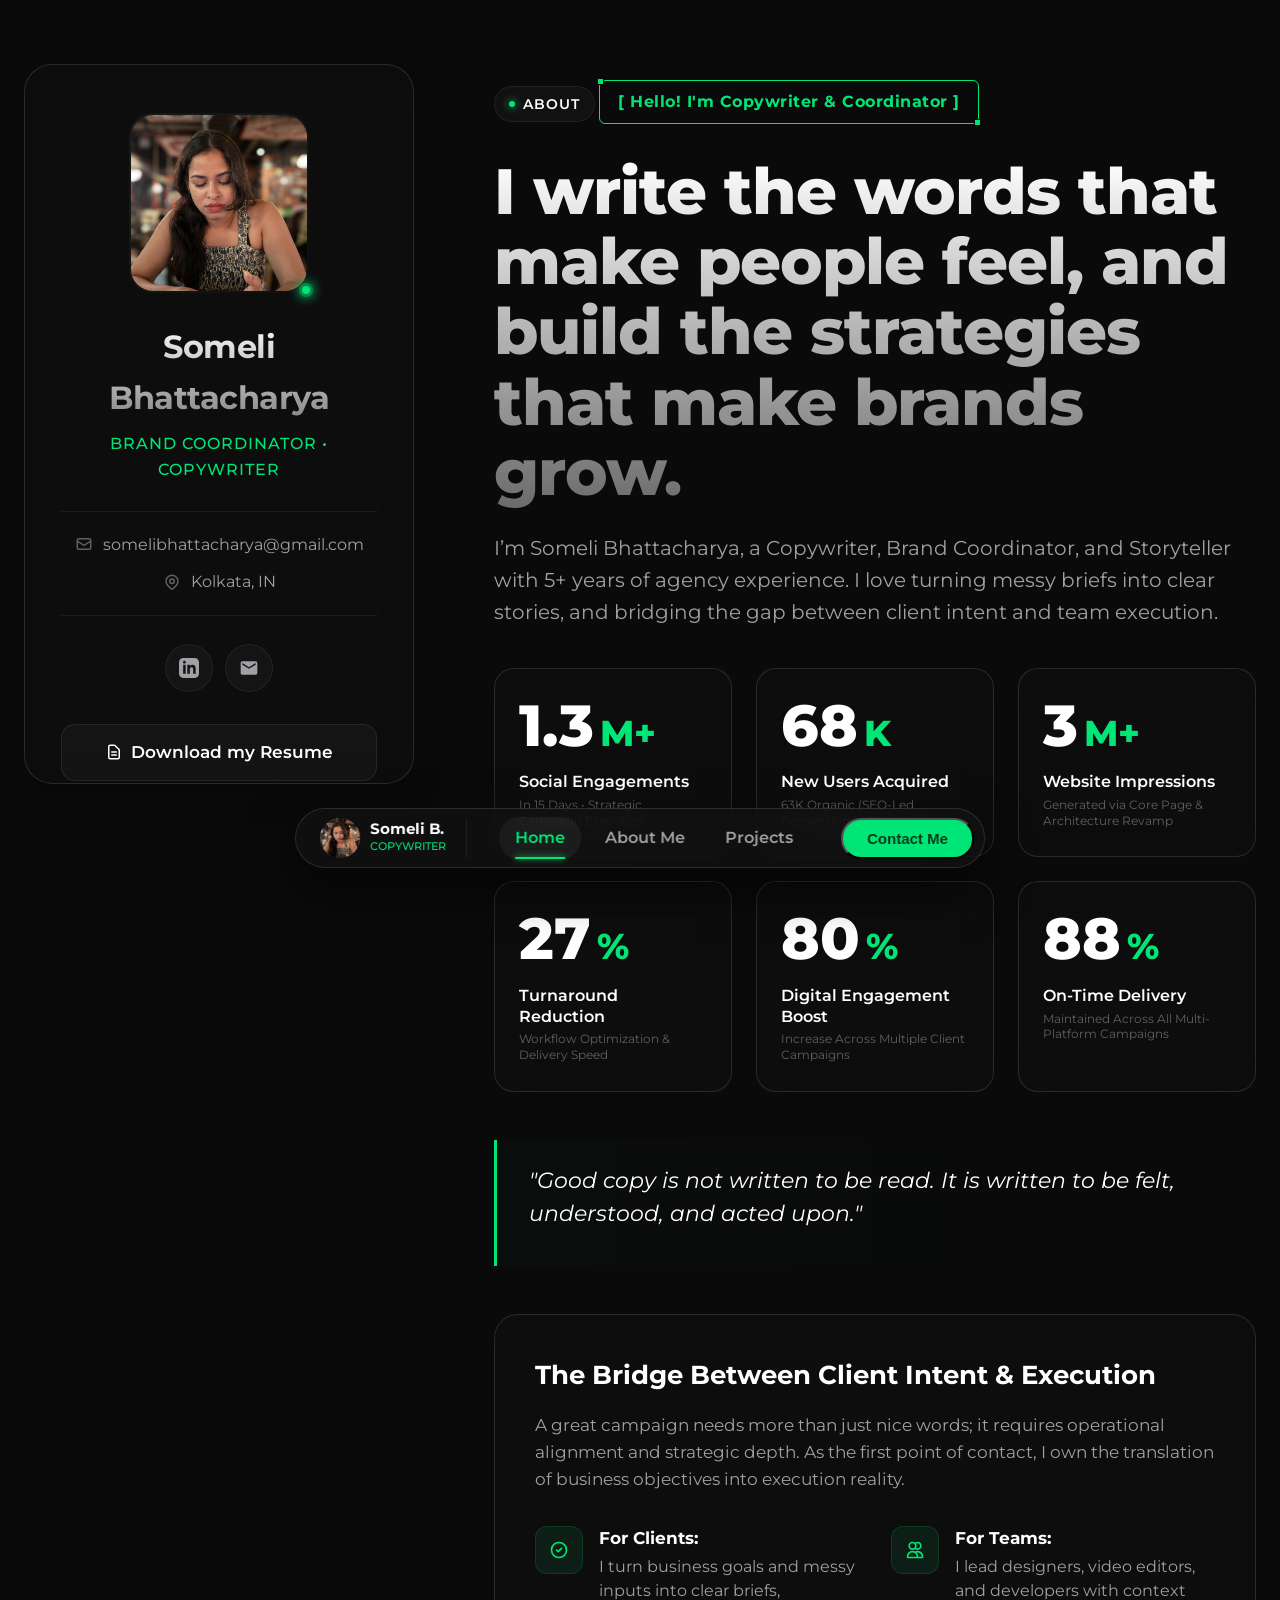
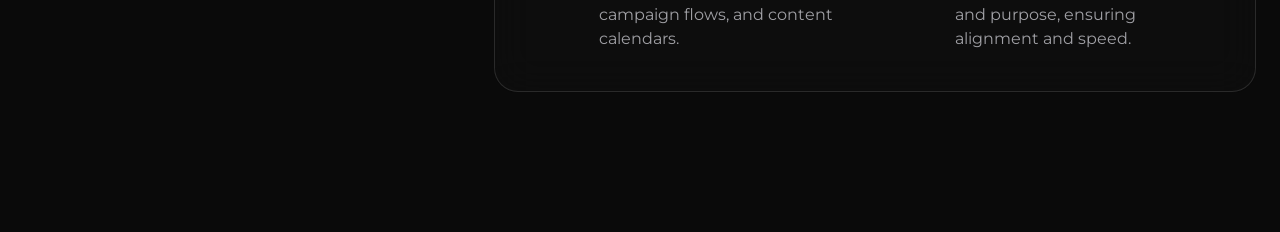
==== commit 89cdf9a2: "fix: clean up project card HTML structure, remove redundant inline metrics, and restyle Case Study l" ====
--- a/index.html
+++ b/index.html
@@ -324,22 +324,10 @@
                         <p class="project-summary">
                             Reframed a standard heart-testing screening from an anxiety-inducing check-up into an active, wellness-driven treadmill challenge.
                         </p>
-                        
-                        <a href="projects/onus-robotic.html" class="btn btn-secondary btn-project-link">
-                            <span>View Case Study</span>
-                            <svg class="btn-icon" fill="none" stroke="currentColor" stroke-width="2" viewBox="0 0 24 24" style="transform: rotate(0deg);"><path stroke-linecap="round" stroke-linejoin="round" d="M9 5l7 7-7 7"></path></svg>
-                        </a>
-                                <div class="brain-block">
-                                    <h5>The Copy Tactics</h5>
-                                    <p>Headline: "Test Your Limits, Not Your Heart." I emphasized free registration, clear event timelines, and simple next steps to lower psychological and administrative entry barriers.</p>
-                                </div>
-                                <div class="brain-metrics">
-                                    <div class="metric-mini"><strong>350+</strong> <span>Participants (5 days)</span></div>
-                                    <div class="metric-mini"><strong>13%</strong> <span>First-Time Interactions</span></div>
-                                    <div class="metric-mini"><strong>18%</strong> <span>Follow-Up Consults</span></div>
-                                </div>
-                            </div>
-                        </div>
+                        <a href="projects/onus-robotic.html" class="btn-project-link">
+                            <span>View Case Study</span>
+                            <svg class="btn-icon" fill="none" stroke="currentColor" stroke-width="2.5" viewBox="0 0 24 24"><path stroke-linecap="round" stroke-linejoin="round" d="M9 5l7 7-7 7"></path></svg>
+                        </a>
                     </div>
 
                     <!-- Case Study 2 -->
@@ -354,22 +342,10 @@
                         <p class="project-summary">
                             Turned private medical fear into a city-wide movement: "Cataract-Free Pune", aligning it with public-health credibility.
                         </p>
-                        
-                        <a href="projects/cataract-pune.html" class="btn btn-secondary btn-project-link">
-                            <span>View Case Study</span>
-                            <svg class="btn-icon" fill="none" stroke="currentColor" stroke-width="2" viewBox="0 0 24 24" style="transform: rotate(0deg);"><path stroke-linecap="round" stroke-linejoin="round" d="M9 5l7 7-7 7"></path></svg>
-                        </a>
-                                <div class="brain-block">
-                                    <h5>The Copy Tactics</h5>
-                                    <p>Multi-channel messaging ("Pune walks together, Pune sees together") backed by Meta ads, local PR, and radio scripts emphasizing early eye checkups and painless testing.</p>
-                                </div>
-                                <div class="brain-metrics">
-                                    <div class="metric-mini"><strong>2.2M+</strong> <span>Local Reach</span></div>
-                                    <div class="metric-mini"><strong>200+</strong> <span>Free Test Sign-ups</span></div>
-                                    <div class="metric-mini"><strong>18%</strong> <span>First-Time Hospital Contacts</span></div>
-                                </div>
-                            </div>
-                        </div>
+                        <a href="projects/cataract-pune.html" class="btn-project-link">
+                            <span>View Case Study</span>
+                            <svg class="btn-icon" fill="none" stroke="currentColor" stroke-width="2.5" viewBox="0 0 24 24"><path stroke-linecap="round" stroke-linejoin="round" d="M9 5l7 7-7 7"></path></svg>
+                        </a>
                     </div>
 
                     <!-- Case Study 3 -->
@@ -384,22 +360,10 @@
                         <p class="project-summary">
                             Overcoming deep-seated vision-correction hesitation by focusing on speed, cashless pricing options, and complete certainty.
                         </p>
-                        
-                        <a href="projects/lasik-5sec.html" class="btn btn-secondary btn-project-link">
-                            <span>View Case Study</span>
-                            <svg class="btn-icon" fill="none" stroke="currentColor" stroke-width="2" viewBox="0 0 24 24" style="transform: rotate(0deg);"><path stroke-linecap="round" stroke-linejoin="round" d="M9 5l7 7-7 7"></path></svg>
-                        </a>
-                                <div class="brain-block">
-                                    <h5>The Copy Tactics</h5>
-                                    <p>Emphasizing "Pain-free in 5 seconds" and removing cost barriers by highlighting "Cashless with 0% Interest EMI" to drive direct conversions.</p>
-                                </div>
-                                <div class="brain-metrics">
-                                    <div class="metric-mini"><strong>1.4M+</strong> <span>Meta Platforms Reach</span></div>
-                                    <div class="metric-mini"><strong>38%</strong> <span>Lasik Inquiry Call Increase</span></div>
-                                    <div class="metric-mini"><strong>18%</strong> <span>First-Time Patient Bookings</span></div>
-                                </div>
-                            </div>
-                        </div>
+                        <a href="projects/lasik-5sec.html" class="btn-project-link">
+                            <span>View Case Study</span>
+                            <svg class="btn-icon" fill="none" stroke="currentColor" stroke-width="2.5" viewBox="0 0 24 24"><path stroke-linecap="round" stroke-linejoin="round" d="M9 5l7 7-7 7"></path></svg>
+                        </a>
                     </div>
 
                     <!-- Project 4: Samartha Fertility Centre -->
@@ -414,22 +378,10 @@
                         <p class="project-summary">
                             Reframed clinical infertility treatment from a cold, intimidating testing procedure into a warm, supportive path to motherhood.
                         </p>
-                        
-                        <a href="projects/samartha-fertility.html" class="btn btn-secondary btn-project-link">
-                            <span>View Case Study</span>
-                            <svg class="btn-icon" fill="none" stroke="currentColor" stroke-width="2" viewBox="0 0 24 24" style="transform: rotate(0deg);"><path stroke-linecap="round" stroke-linejoin="round" d="M9 5l7 7-7 7"></path></svg>
-                        </a>
-                                <div class="brain-block">
-                                    <h5>The Copy Hook & Visual</h5>
-                                    <p>Headline: <em>"Maa - Ek Sunahra Sapna Ab Hua Sach"</em> (Motherhood - A Golden Dream is Now Reality). Paired with a warm visual of a mother kissing her newborn child, representing safety, love, and professional guidance.</p>
-                                </div>
-                                <div class="brain-metrics">
-                                    <div class="metric-mini"><strong>Free</strong> <span>Fertility Consultation Camp</span></div>
-                                    <div class="metric-mini"><strong>50% Off</strong> <span>Diagnostic Ultrasounds</span></div>
-                                    <div class="metric-mini"><strong>25% Off</strong> <span>IVF/IUI Complete Packages</span></div>
-                                </div>
-                            </div>
-                        </div>
+                        <a href="projects/samartha-fertility.html" class="btn-project-link">
+                            <span>View Case Study</span>
+                            <svg class="btn-icon" fill="none" stroke="currentColor" stroke-width="2.5" viewBox="0 0 24 24"><path stroke-linecap="round" stroke-linejoin="round" d="M9 5l7 7-7 7"></path></svg>
+                        </a>
                     </div>
 
                     <!-- Project 5: Sagar Chandramma Hospitals -->
@@ -444,22 +396,10 @@
                         <p class="project-summary">
                             A highly relatable Mother's Day campaign that bypassed generic greetings to offer a practical, restorative wellness experience.
                         </p>
-                        
-                        <a href="projects/sagar-massage.html" class="btn btn-secondary btn-project-link">
-                            <span>View Case Study</span>
-                            <svg class="btn-icon" fill="none" stroke="currentColor" stroke-width="2" viewBox="0 0 24 24" style="transform: rotate(0deg);"><path stroke-linecap="round" stroke-linejoin="round" d="M9 5l7 7-7 7"></path></svg>
-                        </a>
-                                <div class="brain-block">
-                                    <h5>The Copy Hook & Visual</h5>
-                                    <p>Headline: <em>"BECAUSE HER FEET NEVER TOOK A DAY OFF. This Mother's Day let her walk into Wellness."</em> Visualized with a daughter hugging her mother from behind, sharing a genuine laugh.</p>
-                                </div>
-                                <div class="brain-metrics">
-                                    <div class="metric-mini"><strong>50% Off</strong> <span>Foot Massages (₹1500 to ₹700)</span></div>
-                                    <div class="metric-mini"><strong>Top 25</strong> <span>Mothers Slot Limitation Hook</span></div>
-                                    <div class="metric-mini"><strong>2 Weeks</strong> <span>Limited Campaign Window</span></div>
-                                </div>
-                            </div>
-                        </div>
+                        <a href="projects/sagar-massage.html" class="btn-project-link">
+                            <span>View Case Study</span>
+                            <svg class="btn-icon" fill="none" stroke="currentColor" stroke-width="2.5" viewBox="0 0 24 24"><path stroke-linecap="round" stroke-linejoin="round" d="M9 5l7 7-7 7"></path></svg>
+                        </a>
                     </div>
 
                     <!-- Project 6: Gomti Thapar Hospital -->
@@ -474,22 +414,10 @@
                         <p class="project-summary">
                             Dramatically lowered clinical friction in a regional market by offering the primary fertility test for exactly one rupee.
                         </p>
-                        
-                        <a href="projects/gomti-fertility.html" class="btn btn-secondary btn-project-link">
-                            <span>View Case Study</span>
-                            <svg class="btn-icon" fill="none" stroke="currentColor" stroke-width="2" viewBox="0 0 24 24" style="transform: rotate(0deg);"><path stroke-linecap="round" stroke-linejoin="round" d="M9 5l7 7-7 7"></path></svg>
-                        </a>
-                                <div class="brain-block">
-                                    <h5>The Copy Hook & Visual</h5>
-                                    <p>Headline: <em>"Khushi Nanhin Ummeedon Ki"</em> (The Happiness of Tiny Hopes). Sub-lead: <em>"Avail the fertility test at ₹1."</em> Visualized with a happy pregnant woman holding her bump, paired with a prominent rupee coin graphic.</p>
-                                </div>
-                                <div class="brain-metrics">
-                                    <div class="metric-mini"><strong>₹1</strong> <span>Primary Fertility Test Fee</span></div>
-                                    <div class="metric-mini"><strong>Free</strong> <span>First-Visit Specialist Consultation</span></div>
-                                    <div class="metric-mini"><strong>25% Off</strong> <span>IVF & IUI Treatment Packages</span></div>
-                                </div>
-                            </div>
-                        </div>
+                        <a href="projects/gomti-fertility.html" class="btn-project-link">
+                            <span>View Case Study</span>
+                            <svg class="btn-icon" fill="none" stroke="currentColor" stroke-width="2.5" viewBox="0 0 24 24"><path stroke-linecap="round" stroke-linejoin="round" d="M9 5l7 7-7 7"></path></svg>
+                        </a>
                     </div>
 
                     <!-- Project 7: Epione Centre for Pain Relief -->
@@ -504,22 +432,10 @@
                         <p class="project-summary">
                             Captured younger audience interest for elder health by using a playful slang acronym to hook attention.
                         </p>
-                        
-                        <a href="projects/epione-arthritis.html" class="btn btn-secondary btn-project-link">
-                            <span>View Case Study</span>
-                            <svg class="btn-icon" fill="none" stroke="currentColor" stroke-width="2" viewBox="0 0 24 24" style="transform: rotate(0deg);"><path stroke-linecap="round" stroke-linejoin="round" d="M9 5l7 7-7 7"></path></svg>
-                        </a>
-                                <div class="brain-block">
-                                    <h5>The Copy Hook & Visual</h5>
-                                    <p>Headline: <em>"HOW'S YOUR BF? THE BF WE'RE TALKING ABOUT IS BONE FITNESS!"</em> Visualized with a young woman smiling and pointing forward to drive active, pain-free clinical enrollment.</p>
-                                </div>
-                                <div class="brain-metrics">
-                                    <div class="metric-mini"><strong>Free</strong> <span>Arthritis Joint Check-ups</span></div>
-                                    <div class="metric-mini"><strong>11-Day</strong> <span>Pain-Free Active Challenge</span></div>
-                                    <div class="metric-mini"><strong>50% Off</strong> <span>PRP Joint Injections</span></div>
-                                </div>
-                            </div>
-                        </div>
+                        <a href="projects/epione-arthritis.html" class="btn-project-link">
+                            <span>View Case Study</span>
+                            <svg class="btn-icon" fill="none" stroke="currentColor" stroke-width="2.5" viewBox="0 0 24 24"><path stroke-linecap="round" stroke-linejoin="round" d="M9 5l7 7-7 7"></path></svg>
+                        </a>
                     </div>
 
                     <!-- Project 8: Amrit Medical & Onus Robotic -->
@@ -534,22 +450,10 @@
                         <p class="project-summary">
                             A suite of creative health awareness ads utilizing strong visual analogies to drive diagnostics.
                         </p>
-                        
-                        <a href="projects/clinical-awareness.html" class="btn btn-secondary btn-project-link">
-                            <span>View Case Study</span>
-                            <svg class="btn-icon" fill="none" stroke="currentColor" stroke-width="2" viewBox="0 0 24 24" style="transform: rotate(0deg);"><path stroke-linecap="round" stroke-linejoin="round" d="M9 5l7 7-7 7"></path></svg>
-                        </a>
-                                <div class="brain-block">
-                                    <h5>The Copy Hook & Visual</h5>
-                                    <p>Focusing on the direct impact of symptoms and habits, using bold typography to highlight immediate self-checks.</p>
-                                </div>
-                                <div class="brain-metrics">
-                                    <div class="metric-mini"><strong>World Lung</strong> <span>Cancer Day CT Campaign</span></div>
-                                    <div class="metric-mini"><strong>Lasik Drive</strong> <span>Targeting Spectacle Removal</span></div>
-                                    <div class="metric-mini"><strong>#StopEyeAbuse</strong> <span>Screen Fatigue Campaign</span></div>
-                                </div>
-                            </div>
-                        </div>
+                        <a href="projects/clinical-awareness.html" class="btn-project-link">
+                            <span>View Case Study</span>
+                            <svg class="btn-icon" fill="none" stroke="currentColor" stroke-width="2.5" viewBox="0 0 24 24"><path stroke-linecap="round" stroke-linejoin="round" d="M9 5l7 7-7 7"></path></svg>
+                        </a>
                     </div>
 
                     <!-- Project 9: Kauvery Hospital -->
@@ -564,18 +468,10 @@
                         <p class="project-summary">
                             Bridged clinical oncology and gynecology with positive emotional art, showing butterfly wings to symbolize rebirth.
                         </p>
-                        
-                        <a href="projects/kauvery-resilience.html" class="btn btn-secondary btn-project-link">
-                            <span>View Case Study</span>
-                            <svg class="btn-icon" fill="none" stroke="currentColor" stroke-width="2" viewBox="0 0 24 24" style="transform: rotate(0deg);"><path stroke-linecap="round" stroke-linejoin="round" d="M9 5l7 7-7 7"></path></svg>
-                        </a>
-                                <div class="brain-metrics">
-                                    <div class="metric-mini"><strong>Oncology</strong> <span>Rebirth Butterfly Motif</span></div>
-                                    <div class="metric-mini"><strong>Menopause</strong> <span>Post-Care Wellness Support</span></div>
-                                    <div class="metric-mini"><strong>Cardiology</strong> <span>"Hustle for the Muscle" Concept</span></div>
-                                </div>
-                            </div>
-                        </div>
+                        <a href="projects/kauvery-resilience.html" class="btn-project-link">
+                            <span>View Case Study</span>
+                            <svg class="btn-icon" fill="none" stroke="currentColor" stroke-width="2.5" viewBox="0 0 24 24"><path stroke-linecap="round" stroke-linejoin="round" d="M9 5l7 7-7 7"></path></svg>
+                        </a>
                     </div>
 
                     <!-- Project 10: Jai Balaji Group (JBG HEXA TMT Bars) -->
@@ -590,22 +486,10 @@
                         <p class="project-summary">
                             Connected structural steel attributes to animal biology, making dry concrete reinforcement copy highly engaging.
                         </p>
-                        
-                        <a href="projects/jbg-tmt.html" class="btn btn-secondary btn-project-link">
-                            <span>View Case Study</span>
-                            <svg class="btn-icon" fill="none" stroke="currentColor" stroke-width="2" viewBox="0 0 24 24" style="transform: rotate(0deg);"><path stroke-linecap="round" stroke-linejoin="round" d="M9 5l7 7-7 7"></path></svg>
-                        </a>
-                                <div class="brain-block">
-                                    <h5>The Copy Hooks</h5>
-                                    <p><em>"HEXA TMT BARS, AS VERSATILE/ADAPTABLE AS OSTRICH'S LEGS."</em> <br><em>"HEXA TMT BARS, AS DURABLE AS HORSE'S LEGS."</em> <br><em>"LEGACY OF POWER - PAKKA HAI!"</em> <br><em>"FLEXIBILITY - PAKKA HAI!"</em></p>
-                                </div>
-                                <div class="brain-metrics">
-                                    <div class="metric-mini"><strong>Versatility</strong> <span>Ostrich Anatomy Concept</span></div>
-                                    <div class="metric-mini"><strong>Durability</strong> <span>Horse Bone Alignment</span></div>
-                                    <div class="metric-mini"><strong>Flexibility</strong> <span>Cat Spine Elasticity</span></div>
-                                </div>
-                            </div>
-                        </div>
+                        <a href="projects/jbg-tmt.html" class="btn-project-link">
+                            <span>View Case Study</span>
+                            <svg class="btn-icon" fill="none" stroke="currentColor" stroke-width="2.5" viewBox="0 0 24 24"><path stroke-linecap="round" stroke-linejoin="round" d="M9 5l7 7-7 7"></path></svg>
+                        </a>
                     </div>
 
                     <!-- Project 11: India Restaurant & Kasturi Restaurant -->
@@ -620,18 +504,10 @@
                         <p class="project-summary">
                             Turned signature dishes and kitchen utensils into sacred symbols and pop-culture motifs to celebrate Indian festivals.
                         </p>
-                        
-                        <a href="projects/sensory-plating.html" class="btn btn-secondary btn-project-link">
-                            <span>View Case Study</span>
-                            <svg class="btn-icon" fill="none" stroke="currentColor" stroke-width="2" viewBox="0 0 24 24" style="transform: rotate(0deg);"><path stroke-linecap="round" stroke-linejoin="round" d="M9 5l7 7-7 7"></path></svg>
-                        </a>
-                                <div class="brain-metrics">
-                                    <div class="metric-mini"><strong>Durga Eye</strong> <span>Serving Spoon Silhouette</span></div>
-                                    <div class="metric-mini"><strong>Ganesha</strong> <span>Shrimp Plating Layout</span></div>
-                                    <div class="metric-mini"><strong>Royal Crown</strong> <span>Biryani Steam Silhouette</span></div>
-                                </div>
-                            </div>
-                        </div>
+                        <a href="projects/sensory-plating.html" class="btn-project-link">
+                            <span>View Case Study</span>
+                            <svg class="btn-icon" fill="none" stroke="currentColor" stroke-width="2.5" viewBox="0 0 24 24"><path stroke-linecap="round" stroke-linejoin="round" d="M9 5l7 7-7 7"></path></svg>
+                        </a>
                     </div>
 
                     <!-- Project 12: India Restaurant - Meme Marketing -->
@@ -646,22 +522,13 @@
                         <p class="project-summary">
                             Applied pop-culture context and local internet humor to restaurant social channels to drive massive engagement.
                         </p>
-                        
-                        <a href="projects/meme-marketing.html" class="btn btn-secondary btn-project-link">
-                            <span>View Case Study</span>
-                            <svg class="btn-icon" fill="none" stroke="currentColor" stroke-width="2" viewBox="0 0 24 24" style="transform: rotate(0deg);"><path stroke-linecap="round" stroke-linejoin="round" d="M9 5l7 7-7 7"></path></svg>
-                        </a>
-                                <div class="brain-metrics">
-                                    <div class="metric-mini"><strong>Gully Boy</strong> <span>Vijay Varma / Alia Meme</span></div>
-                                    <div class="metric-mini"><strong>Shehnaaz Gill</strong> <span>"Kya Karu" Reality TV Meme</span></div>
-                                    <div class="metric-mini"><strong>Wasseypur</strong> <span>Richa Chadha Biryani Aloo Meme</span></div>
-                                </div>
-                            </div>
-                        </div>
-                    </div>
-
-                </div>
-            </section>
+                        <a href="projects/meme-marketing.html" class="btn-project-link">
+                            <span>View Case Study</span>
+                            <svg class="btn-icon" fill="none" stroke="currentColor" stroke-width="2.5" viewBox="0 0 24 24"><path stroke-linecap="round" stroke-linejoin="round" d="M9 5l7 7-7 7"></path></svg>
+                        </a>
+                    </div>
+
+                </div></section>
 
 
         </main>
--- a/style.css
+++ b/style.css
@@ -261,14 +261,38 @@
 }
 
 .btn-project-link {
-    margin-top: 16px;
+    margin-top: 20px;
     display: inline-flex;
     align-items: center;
-    gap: 8px;
+    gap: 6px;
     font-size: 15px;
     font-weight: 600;
-    padding: 10px 20px;
-    border-radius: 20px;
+    color: var(--color-primary);
+    text-decoration: none;
+    transition: color 0.25s ease, gap 0.25s ease;
+    cursor: pointer;
+    background: none;
+    border: none;
+    padding: 0;
+}
+
+.btn-project-link:hover {
+    color: #ffffff;
+    gap: 12px;
+    background: none;
+    border: none;
+    transform: none;
+}
+
+.btn-project-link .btn-icon {
+    width: 16px;
+    height: 16px;
+    transition: transform 0.25s ease;
+    stroke: currentColor;
+}
+
+.btn-project-link:hover .btn-icon {
+    transform: translateX(4px);
 }
 
 .btn-icon {
